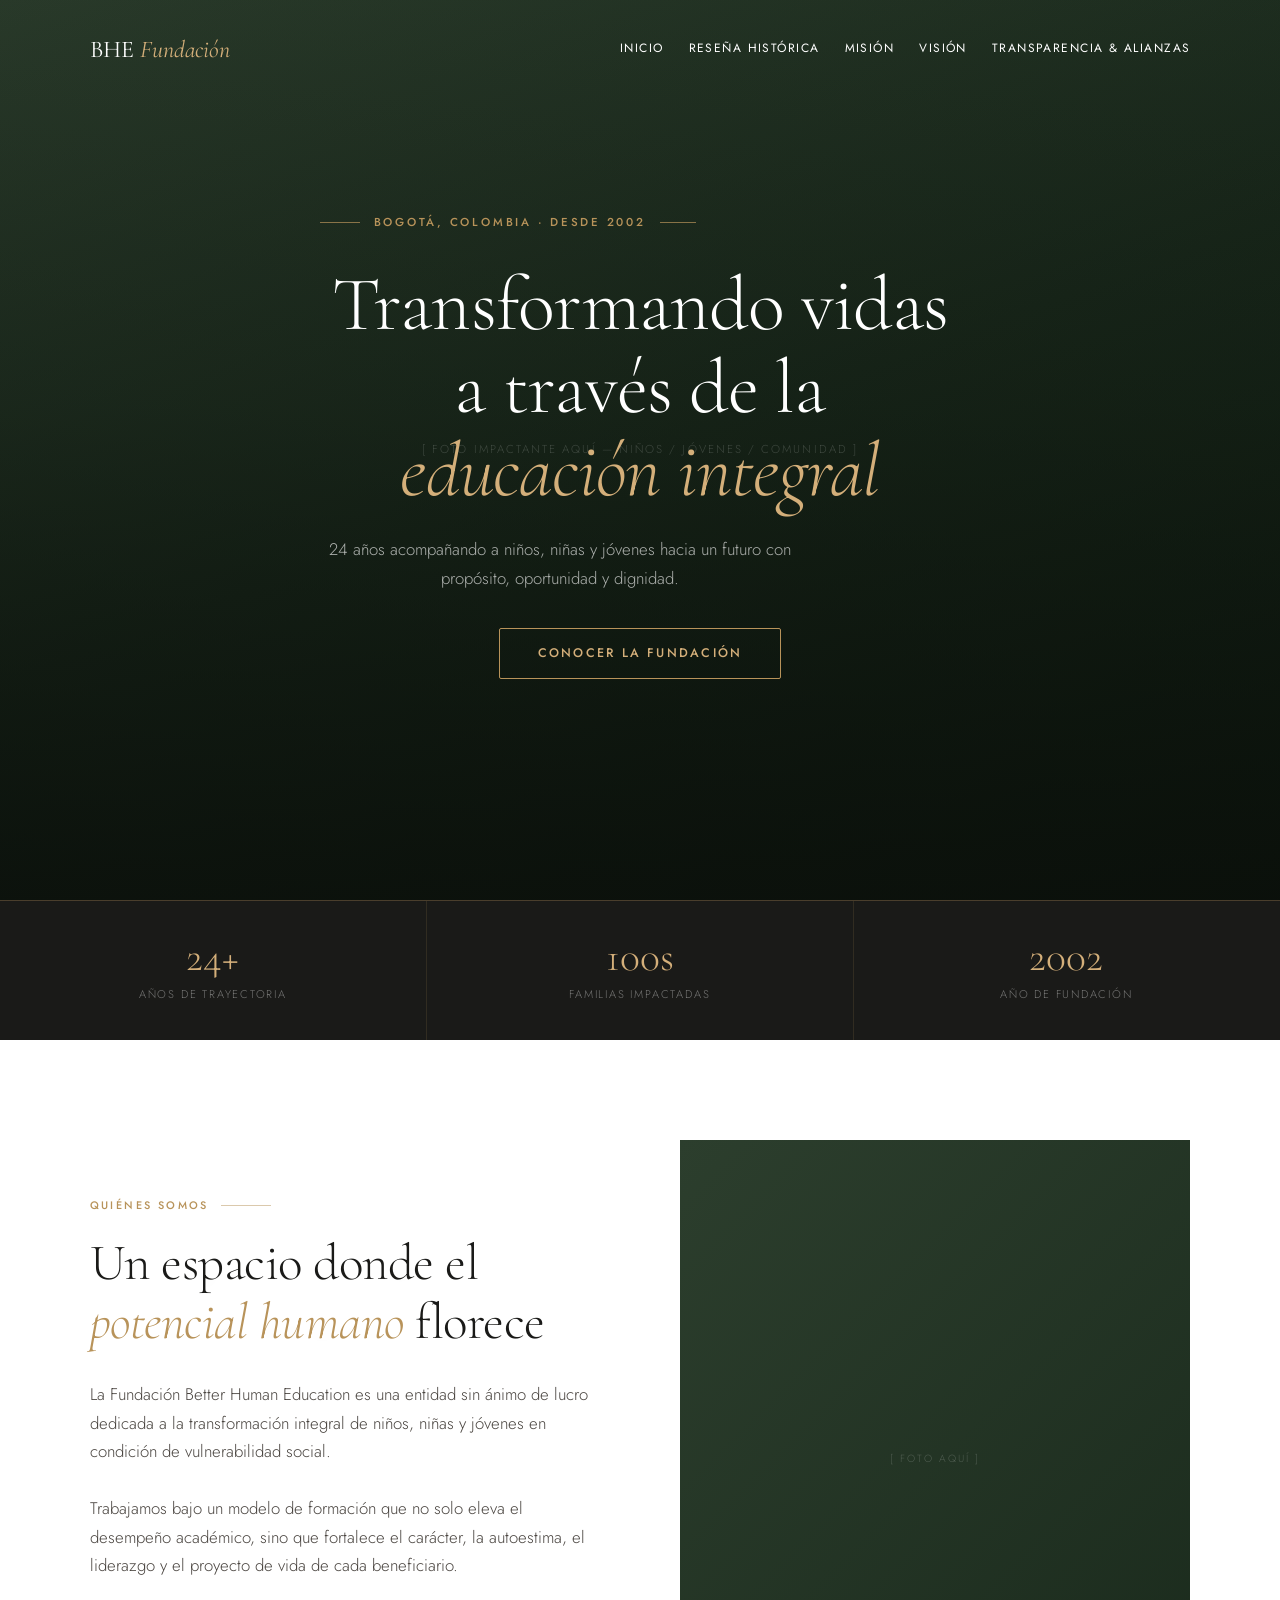
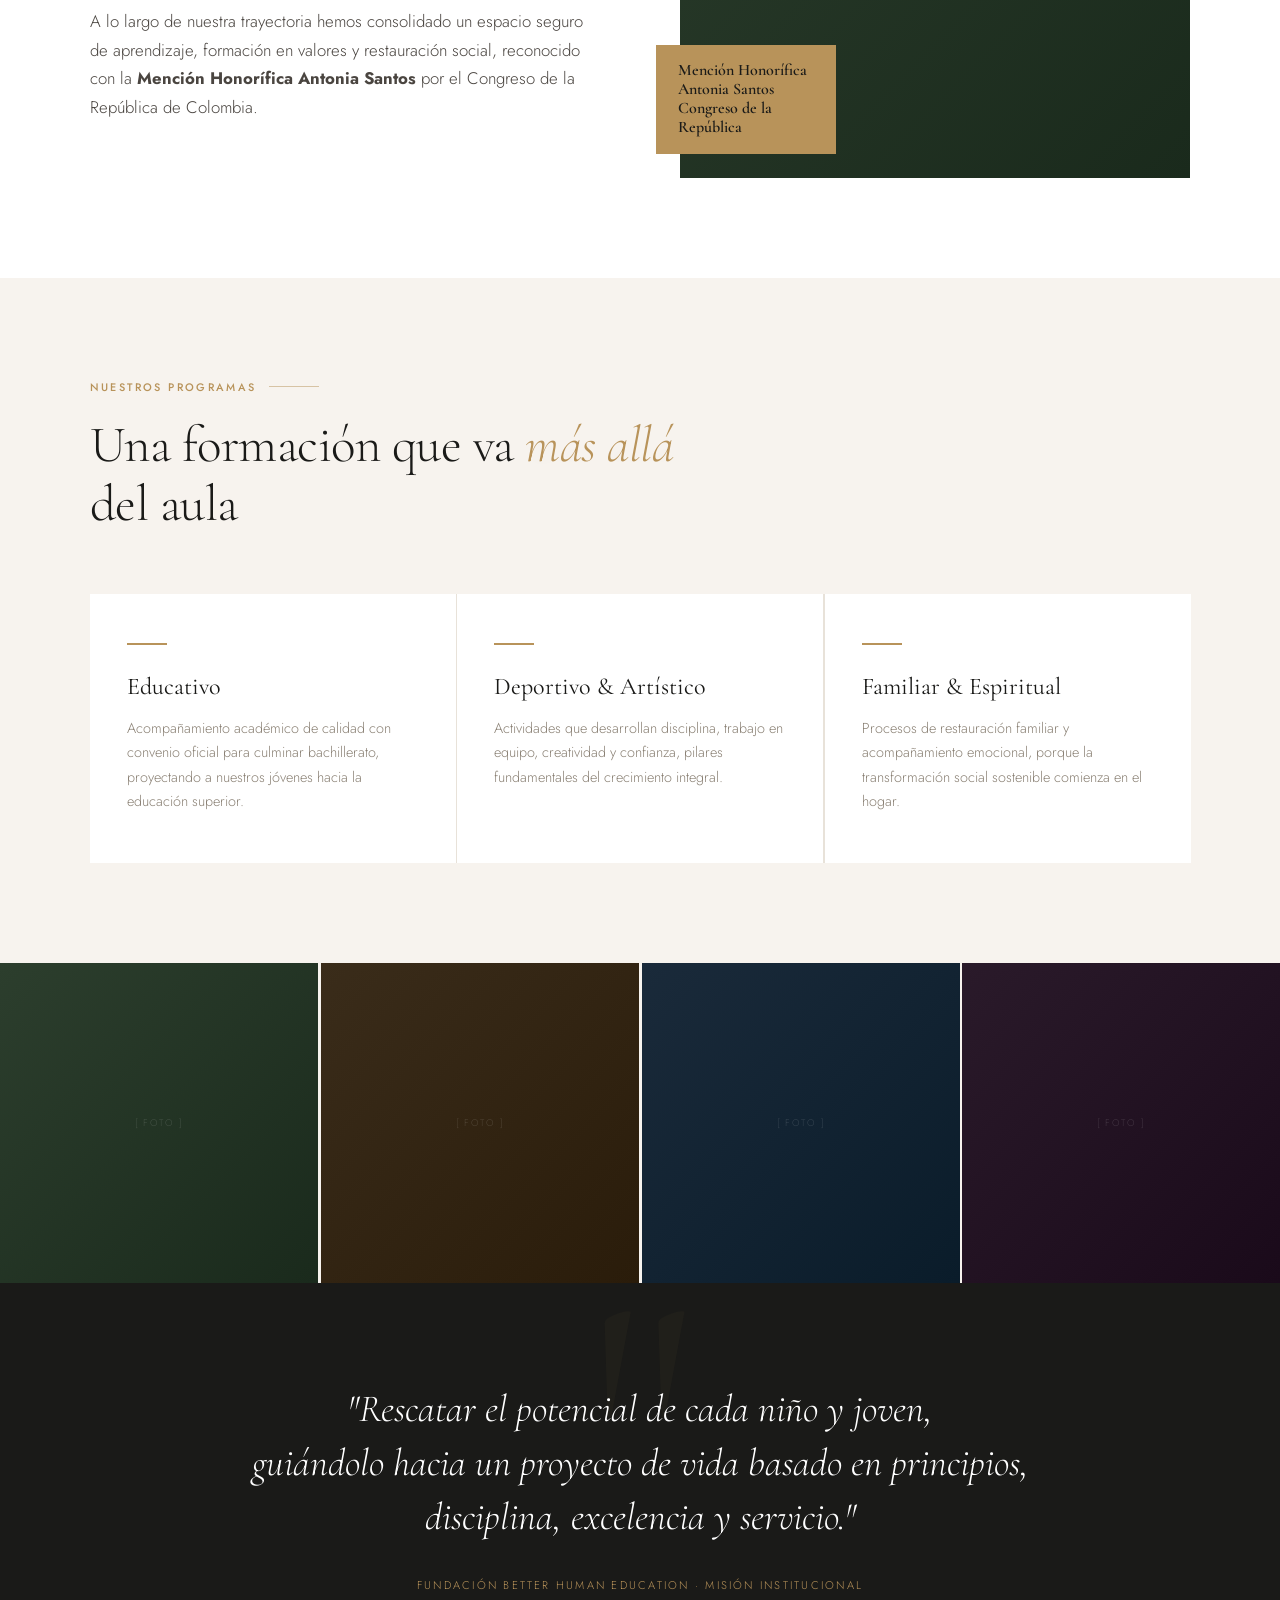
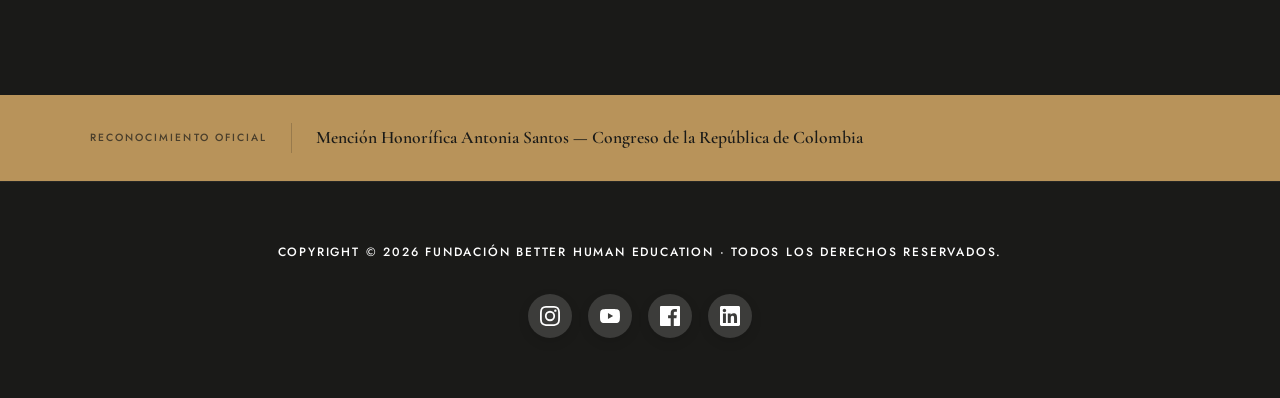
==== index.html @ 832a6b22 "Rename 01_inicio.html to index.html and update links for GitHub Pages" ====
<!DOCTYPE html>
<html lang="es">

<head>
  <meta charset="UTF-8">
  <meta name="viewport" content="width=device-width, initial-scale=1.0">
  <title>Better Human Education – Inicio</title>
  <link rel="preconnect" href="https://fonts.googleapis.com">
  <link
    href="https://fonts.googleapis.com/css2?family=Cormorant+Garamond:ital,wght@0,300;0,400;0,600;1,300;1,400&family=Jost:wght@300;400;500&display=swap"
    rel="stylesheet">
  <link rel="stylesheet" href="css/style.css">
</head>

<body>

  <!-- ══ HEADER ══ -->
  <header class="site-header">
    <a href="index.html" class="site-logo">BHE <em>Fundación</em></a>
    <nav class="site-nav">
      <a href="index.html">Inicio</a>
      <a href="02_resena_historica.html">Reseña Histórica</a>
      <a href="04_mision.html">Misión</a>
      <a href="05_vision.html">Visión</a>
      <a href="03_transparencia_alianzas.html">Transparencia & Alianzas</a>
    </nav>
  </header>

  <!-- ══ HERO ══ -->
  <section class="hero">
    <div class="hero-photo"></div>
    <div class="hero-content">
      <div class="hero-eyebrow">Bogotá, Colombia · Desde 2002</div>
      <h1 class="hero-title">
        Transformando vidas a través de la <em>educación integral</em>
      </h1>
      <p class="hero-subtitle">
        24 años acompañando a niños, niñas y jóvenes hacia un futuro con propósito, oportunidad y dignidad.
      </p>
      <a href="#sobre-nosotros" class="hero-cta">Conocer la fundación</a>
    </div>
  </section>

  <!-- ══ STATS BAR ══ -->
  <div class="stats-bar">
    <div class="stat">
      <span class="stat-number">24+</span>
      <span class="stat-label">Años de trayectoria</span>
    </div>
    <div class="stat">
      <span class="stat-number">100s</span>
      <span class="stat-label">Familias impactadas</span>
    </div>
    <div class="stat">
      <span class="stat-number">2002</span>
      <span class="stat-label">Año de fundación</span>
    </div>
  </div>

  <!-- ══ SOBRE NOSOTROS ══ -->
  <div id="sobre-nosotros" class="about-grid">
    <div class="about-text">
      <div class="section-label">Quiénes somos</div>
      <h2 class="section-title">
        Un espacio donde el <em>potencial humano</em> florece
      </h2>
      <p>
        La Fundación Better Human Education es una entidad sin ánimo de lucro dedicada a la transformación integral de
        niños, niñas y jóvenes en condición de vulnerabilidad social.
      </p>
      <p>
        Trabajamos bajo un modelo de formación que no solo eleva el desempeño académico, sino que fortalece el carácter,
        la autoestima, el liderazgo y el proyecto de vida de cada beneficiario.
      </p>
      <p>
        A lo largo de nuestra trayectoria hemos consolidado un espacio seguro de aprendizaje, formación en valores y
        restauración social, reconocido con la <strong>Mención Honorífica Antonia Santos</strong> por el Congreso de la
        República de Colombia.
      </p>
    </div>
    <div class="about-photo-block">
      <div class="photo-frame"></div>
      <div class="photo-accent"></div>
      <div class="photo-badge">
        Mención Honorífica<br>Antonia Santos<br>Congreso de la República
      </div>
    </div>
  </div>

  <!-- ══ PROGRAMAS ══ -->
  <section class="section programs">
    <div class="section-label">Nuestros programas</div>
    <h2 class="section-title">
      Una formación que va <em>más allá</em> del aula
    </h2>
    <div class="programs-grid">
      <div class="program-card">
        <div class="program-icon"></div>
        <div class="program-name">Educativo</div>
        <p class="program-desc">Acompañamiento académico de calidad con convenio oficial para culminar bachillerato,
          proyectando a nuestros jóvenes hacia la educación superior.</p>
      </div>
      <div class="program-card">
        <div class="program-icon"></div>
        <div class="program-name">Deportivo & Artístico</div>
        <p class="program-desc">Actividades que desarrollan disciplina, trabajo en equipo, creatividad y confianza,
          pilares fundamentales del crecimiento integral.</p>
      </div>
      <div class="program-card">
        <div class="program-icon"></div>
        <div class="program-name">Familiar & Espiritual</div>
        <p class="program-desc">Procesos de restauración familiar y acompañamiento emocional, porque la transformación
          social sostenible comienza en el hogar.</p>
      </div>
    </div>
  </section>

  <!-- ══ GALLERY STRIP ══ -->
  <div class="gallery-strip">
    <div class="gallery-cell"></div>
    <div class="gallery-cell"></div>
    <div class="gallery-cell"></div>
    <div class="gallery-cell"></div>
  </div>

  <!-- ══ QUOTE ══ -->
  <section class="quote-section">
    <p class="quote-text">
      "Rescatar el potencial de cada niño y joven,<br>guiándolo hacia un proyecto de vida basado en
      principios,<br>disciplina, excelencia y servicio."
    </p>
    <div class="quote-source">Fundación Better Human Education · Misión institucional</div>
  </section>

  <!-- ══ RECOGNITION ══ -->
  <div class="recognition-banner">
    <span class="recognition-label">Reconocimiento oficial</span>
    <div class="recognition-divider"></div>
    <span class="recognition-text">Mención Honorífica Antonia Santos — Congreso de la República de Colombia</span>
  </div>

  <!-- ══ FOOTER ══ -->
  <footer class="site-footer">
    <div class="footer-copy">
      COPYRIGHT © 2026 FUNDACIÓN BETTER HUMAN EDUCATION · TODOS LOS DERECHOS RESERVADOS.
    </div>
    <div class="footer-socials">
      <a href="https://www.instagram.com/betterhumaneducation/" target="_blank" class="social-icon"
        aria-label="Instagram">
        <svg viewBox="0 0 24 24">
          <path
            d="M12 2.163c3.204 0 3.584.012 4.85.07 3.252.148 4.771 1.691 4.919 4.919.058 1.265.069 1.645.069 4.849 0 3.205-.012 3.584-.069 4.849-.149 3.225-1.664 4.771-4.919 4.919-1.266.058-1.644.07-4.85.07-3.204 0-3.584-.012-4.849-.07-3.26-.149-4.771-1.699-4.919-4.92-.058-1.265-.07-1.644-.07-4.849 0-3.204.013-3.583.07-4.849.149-3.227 1.664-4.771 4.919-4.919 1.266-.057 1.645-.069 4.849-.069zM12 0C8.741 0 8.333.014 7.053.072 2.695.272.273 2.69.073 7.052.014 8.333 0 8.741 0 12c0 3.259.014 3.668.072 4.948.2 4.358 2.618 6.78 6.98 6.98C8.333 23.986 8.741 24 12 24c3.259 0 3.668-.014 4.948-.072 4.354-.2 6.782-2.618 6.979-6.98.059-1.28.073-1.689.073-4.948 0-3.259-.014-3.667-.072-4.947-.196-4.354-2.617-6.78-6.979-6.98C15.668.014 15.259 0 12 0zm0 5.838a6.162 6.162 0 100 12.324 6.162 6.162 0 000-12.324zM12 16a4 4 0 110-8 4 4 0 010 8zm6.406-11.845a1.44 1.44 0 100 2.881 1.44 1.44 0 000-2.881z" />
        </svg>
      </a>
      <a href="https://www.youtube.com/@Better_Human_Edu" target="_blank" class="social-icon" aria-label="YouTube">
        <svg viewBox="0 0 24 24">
          <path
            d="M23.498 6.186a3.016 3.016 0 0 0-2.122-2.136C19.505 3.545 12 3.545 12 3.545s-7.505 0-9.377.505A3.017 3.017 0 0 0 .501 6.186C0 8.07 0 12 0 12s0 3.93.501 5.814a3.016 3.016 0 0 0 2.122 2.136c1.871.505 9.377.505 9.377.505s7.505 0 9.377-.505a3.015 3.015 0 0 0 2.122-2.136C24 15.93 24 12 24 12s0-3.93-.502-5.814zM9.545 15.568V8.432L15.818 12l-6.273 3.568z" />
        </svg>
      </a>
      <a href="https://www.facebook.com/BetterHumanEducation" target="_blank" class="social-icon" aria-label="Facebook">
        <svg viewBox="0 0 24 24">
          <path
            d="M22.675 0h-21.35c-.732 0-1.325.593-1.325 1.325v21.351c0 .731.593 1.324 1.325 1.324h11.495v-9.294h-3.128v-3.622h3.128v-2.671c0-3.1 1.893-4.788 4.659-4.788 1.325 0 2.463.099 2.795.143v3.24l-1.918.001c-1.504 0-1.795.715-1.795 1.763v2.313h3.587l-.467 3.622h-3.12v9.293h6.116c.73 0 1.323-.593 1.323-1.325v-21.35c0-.732-.593-1.325-1.325-1.325z" />
        </svg>
      </a>
      <a href="https://www.linkedin.com/company/better-human-education/" target="_blank" class="social-icon"
        aria-label="LinkedIn">
        <svg viewBox="0 0 24 24">
          <path
            d="M20.447 20.452h-3.554v-5.569c0-1.328-.027-3.037-1.852-3.037-1.853 0-2.136 1.445-2.136 2.939v5.667H9.351V9h3.414v1.561h.046c.477-.9 1.637-1.85 3.37-1.85 3.601 0 4.267 2.37 4.267 5.455v6.286zM5.337 7.433c-1.144 0-2.063-.926-2.063-2.065 0-1.138.92-2.063 2.063-2.063 1.14 0 2.064.925 2.064 2.063 0 1.139-.925 2.065-2.064 2.065zm1.782 13.019H3.555V9h3.564v11.452zM22.225 0H1.771C.792 0 0 .774 0 1.729v20.542C0 23.227.792 24 1.771 24h20.451C23.2 24 24 23.227 24 22.271V1.729C24 .774 23.2 0 22.222 0h.003z" />
        </svg>
      </a>
    </div>
  </footer>

  <script src="js/main.js"></script>
</body>

</html>
---- css/style.css ----
/* ==========================================
   ESTILOS DE 01_inicio.html
   ========================================== */

*,
    *::before,
    *::after {
      box-sizing: border-box;
      margin: 0;
      padding: 0;
    }

    :root {
      --ink: #1a1a18;
      --gold: #b8935a;
      --gold-lt: #d4af7a;
      --cream: #f7f3ee;
      --stone: #e8e2d9;
      --muted: #8a8074;
      --white: #ffffff;
      --serif: 'Cormorant Garamond', Georgia, serif;
      --sans: 'Jost', sans-serif;
    }

    html {
      scroll-behavior: smooth;
    }

    body {
      background: var(--cream);
      color: var(--ink);
      font-family: var(--sans);
      font-weight: 300;
      line-height: 1.7;
      overflow-x: hidden;
    }

    /* ── HEADER ── */
    .site-header {
      position: absolute;
      top: 0;
      left: 0;
      width: 100%;
      padding: 30px 7vw;
      display: flex;
      justify-content: space-between;
      align-items: center;
      z-index: 100;
    }

    .site-logo {
      font-family: var(--serif);
      font-size: 1.5rem;
      color: var(--white);
      text-decoration: none;
      font-weight: 400;
    }

    .site-logo em {
      color: var(--gold-lt);
      font-style: italic;
    }

    .site-nav {
      display: flex;
      gap: 25px;
      align-items: center;
    }

    .site-nav a {
      color: var(--white);
      text-decoration: none;
      font-family: var(--sans);
      font-size: 0.75rem;
      font-weight: 400;
      letter-spacing: 0.12em;
      text-transform: uppercase;
      transition: color 0.3s;
    }

    .site-nav a:hover {
      color: var(--gold-lt);
    }

    @media (max-width: 900px) {
      .site-header {
        flex-direction: column;
        gap: 20px;
      }

      .site-nav {
        flex-wrap: wrap;
        justify-content: center;
      }
    }

    /* ── HERO ── */
    .hero {
      position: relative;
      height: 100vh;
      min-height: 620px;
      display: flex;
      align-items: flex-end;
      overflow: hidden;
    }

    .hero-photo {
      position: absolute;
      inset: 0;
      background: linear-gradient(160deg, #2c3e2d 0%, #1a2a1c 50%, #0d1a0e 100%);
      /* ↓ REEMPLAZA con tu foto: background-image: url('TU_FOTO.jpg'); background-size: cover; background-position: center; */
    }

    .hero-photo::after {
      content: '';
      position: absolute;
      inset: 0;
      background: linear-gradient(to top, rgba(10, 14, 10, 0.82) 0%, rgba(10, 14, 10, 0.3) 55%, rgba(10, 14, 10, 0.1) 100%);
    }

    /* Foto placeholder label */
    .hero-photo::before {
      content: '[ FOTO IMPACTANTE AQUÍ — niños / jóvenes / comunidad ]';
      position: absolute;
      top: 50%;
      left: 50%;
      transform: translate(-50%, -50%);
      color: rgba(255, 255, 255, 0.18);
      font-family: var(--sans);
      font-size: 0.72rem;
      letter-spacing: 0.18em;
      text-transform: uppercase;
      text-align: center;
      pointer-events: none;
      z-index: 1;
    }

    .hero-content {
      position: relative;
      z-index: 2;
      width: 100%;
      padding: 0 7vw 7vh;
    }

    .hero-eyebrow {
      display: inline-flex;
      align-items: center;
      gap: 14px;
      color: var(--gold-lt);
      font-family: var(--sans);
      font-size: 0.72rem;
      font-weight: 500;
      letter-spacing: 0.22em;
      text-transform: uppercase;
      margin-bottom: 20px;
      opacity: 0;
      animation: fadeUp 0.9s 0.2s ease forwards;
    }

    .hero-eyebrow::before {
      content: '';
      width: 40px;
      height: 1px;
      background: var(--gold);
    }

    .hero-title {
      font-family: var(--serif);
      font-size: clamp(2.8rem, 6vw, 5.5rem);
      font-weight: 300;
      color: var(--white);
      line-height: 1.08;
      letter-spacing: -0.01em;
      max-width: 760px;
      opacity: 0;
      animation: fadeUp 0.9s 0.4s ease forwards;
    }

    .hero-title em {
      font-style: italic;
      color: var(--gold-lt);
    }

    .hero-subtitle {
      margin-top: 22px;
      font-size: 1.05rem;
      color: rgba(255, 255, 255, 0.65);
      max-width: 480px;
      opacity: 0;
      animation: fadeUp 0.9s 0.6s ease forwards;
    }

    .hero-cta {
      margin-top: 36px;
      display: inline-block;
      padding: 14px 38px;
      border: 1px solid var(--gold);
      color: var(--gold-lt);
      font-family: var(--sans);
      font-size: 0.78rem;
      font-weight: 500;
      letter-spacing: 0.18em;
      text-transform: uppercase;
      text-decoration: none;
      transition: background 0.3s, color 0.3s;
      opacity: 0;
      animation: fadeUp 0.9s 0.8s ease forwards;
    }

    .hero-cta:hover {
      background: var(--gold);
      color: var(--ink);
    }

    /* ── STATS BAR ── */
    .stats-bar {
      background: var(--ink);
      display: grid;
      grid-template-columns: repeat(3, 1fr);
      border-top: 1px solid rgba(184, 147, 90, 0.3);
    }

    .stat {
      padding: 36px 40px;
      border-right: 1px solid rgba(184, 147, 90, 0.15);
      text-align: center;
      opacity: 0;
      animation: fadeUp 0.8s ease forwards;
    }

    .stat:nth-child(1) {
      animation-delay: 0.2s;
    }

    .stat:nth-child(2) {
      animation-delay: 0.35s;
    }

    .stat:nth-child(3) {
      animation-delay: 0.5s;
      border-right: none;
    }

    .stat-number {
      font-family: var(--serif);
      font-size: 2.6rem;
      font-weight: 300;
      color: var(--gold-lt);
      display: block;
      line-height: 1;
    }

    .stat-label {
      display: block;
      margin-top: 6px;
      font-size: 0.7rem;
      letter-spacing: 0.16em;
      text-transform: uppercase;
      color: rgba(255, 255, 255, 0.4);
    }

    /* ── SECTIONS ── */
    .section {
      padding: 100px 7vw;
    }

    .section-label {
      display: flex;
      align-items: center;
      gap: 12px;
      font-size: 0.68rem;
      font-weight: 500;
      letter-spacing: 0.22em;
      text-transform: uppercase;
      color: var(--gold);
      margin-bottom: 28px;
    }

    .section-label::after {
      content: '';
      flex: 1;
      max-width: 60px;
      height: 1px;
      background: var(--gold);
      opacity: 0.5;
    }

    .section-title {
      font-family: var(--serif);
      font-size: clamp(2rem, 4vw, 3.2rem);
      font-weight: 300;
      line-height: 1.15;
      letter-spacing: -0.01em;
      color: var(--ink);
      max-width: 620px;
    }

    .section-title em {
      font-style: italic;
      color: var(--gold);
    }

    /* ── ABOUT SPLIT ── */
    .about-grid {
      display: grid;
      grid-template-columns: 1fr 1fr;
      gap: 80px;
      align-items: center;
      padding: 100px 7vw;
      background: var(--white);
    }

    .about-text p {
      margin-top: 28px;
      font-size: 1.05rem;
      color: #4a4540;
      max-width: 520px;
    }

    .about-photo-block {
      position: relative;
    }

    .photo-frame {
      width: 100%;
      aspect-ratio: 4/5;
      background: linear-gradient(135deg, #2c3e2d 0%, #1a2a1c 100%);
      /* ↓ REEMPLAZA: background-image: url('foto2.jpg'); background-size: cover; */
      position: relative;
      overflow: hidden;
    }

    .photo-frame::before {
      content: '[ FOTO AQUÍ ]';
      position: absolute;
      top: 50%;
      left: 50%;
      transform: translate(-50%, -50%);
      color: rgba(255, 255, 255, 0.2);
      font-size: 0.65rem;
      letter-spacing: 0.2em;
      text-transform: uppercase;
    }

    .photo-accent {
      position: absolute;
      bottom: -20px;
      right: -20px;
      width: 120px;
      height: 120px;
      border: 1px solid var(--gold);
      opacity: 0.4;
      z-index: -1;
    }

    .photo-badge {
      position: absolute;
      bottom: 24px;
      left: -24px;
      background: var(--gold);
      color: var(--ink);
      padding: 16px 22px;
      font-family: var(--serif);
      font-size: 1rem;
      font-weight: 600;
      line-height: 1.2;
      max-width: 180px;
    }

    /* ── PROGRAMS ── */
    .programs {
      background: var(--cream);
    }

    .programs-grid {
      display: grid;
      grid-template-columns: repeat(3, 1fr);
      gap: 2px;
      margin-top: 60px;
      background: var(--stone);
    }

    .program-card {
      background: var(--white);
      padding: 48px 36px;
      transition: transform 0.3s;
    }

    .program-card:hover {
      transform: translateY(-4px);
    }

    .program-icon {
      width: 40px;
      height: 2px;
      background: var(--gold);
      margin-bottom: 28px;
    }

    .program-name {
      font-family: var(--serif);
      font-size: 1.5rem;
      font-weight: 400;
      color: var(--ink);
      margin-bottom: 14px;
      line-height: 1.2;
    }

    .program-desc {
      font-size: 0.9rem;
      color: var(--muted);
      line-height: 1.7;
    }

    /* ── QUOTE ── */
    .quote-section {
      background: var(--ink);
      padding: 100px 12vw;
      text-align: center;
      position: relative;
      overflow: hidden;
    }

    .quote-section::before {
      content: '"';
      position: absolute;
      top: -40px;
      left: 50%;
      transform: translateX(-50%);
      font-family: var(--serif);
      font-size: 24rem;
      color: rgba(184, 147, 90, 0.04);
      line-height: 1;
      pointer-events: none;
    }

    .quote-text {
      font-family: var(--serif);
      font-size: clamp(1.5rem, 3vw, 2.5rem);
      font-weight: 300;
      font-style: italic;
      color: var(--white);
      line-height: 1.4;
      position: relative;
      z-index: 1;
    }

    .quote-source {
      margin-top: 32px;
      font-size: 0.7rem;
      letter-spacing: 0.2em;
      text-transform: uppercase;
      color: var(--gold);
      position: relative;
      z-index: 1;
    }

    /* ── RECOGNITION ── */
    .recognition-banner {
      background: var(--gold);
      padding: 28px 7vw;
      display: flex;
      align-items: center;
      gap: 24px;
    }

    .recognition-label {
      font-size: 0.65rem;
      font-weight: 500;
      letter-spacing: 0.2em;
      text-transform: uppercase;
      color: var(--ink);
      white-space: nowrap;
      opacity: 0.7;
    }

    .recognition-text {
      font-family: var(--serif);
      font-size: 1.1rem;
      font-weight: 600;
      color: var(--ink);
    }

    .recognition-divider {
      width: 1px;
      height: 30px;
      background: rgba(26, 26, 24, 0.2);
    }

    /* ── PHOTO GALLERY STRIP ── */
    .gallery-strip {
      display: grid;
      grid-template-columns: repeat(4, 1fr);
      height: 320px;
      gap: 3px;
    }

    .gallery-cell {
      background: linear-gradient(135deg, #2c3e2d, #1a2a1c);
      position: relative;
      overflow: hidden;
      cursor: pointer;
      transition: opacity 0.3s;
    }

    .gallery-cell:hover {
      opacity: 0.85;
    }

    .gallery-cell::before {
      content: '[ FOTO ]';
      position: absolute;
      top: 50%;
      left: 50%;
      transform: translate(-50%, -50%);
      color: rgba(255, 255, 255, 0.15);
      font-size: 0.6rem;
      letter-spacing: 0.15em;
      text-transform: uppercase;
    }

    .gallery-cell:nth-child(2) {
      background: linear-gradient(135deg, #3a2c1a, #2a1c0a);
    }

    .gallery-cell:nth-child(3) {
      background: linear-gradient(135deg, #1a2a3a, #0a1c2a);
    }

    .gallery-cell:nth-child(4) {
      background: linear-gradient(135deg, #2a1a2a, #1a0a1a);
    }

    /* ── FOOTER ── */
    .site-footer {
      background: var(--ink);
      padding: 60px 7vw;
      text-align: center;
      display: flex;
      flex-direction: column;
      align-items: center;
      gap: 32px;
      border-top: 1px solid rgba(255, 255, 255, 0.05);
    }

    .footer-copy {
      font-size: 0.75rem;
      font-weight: 500;
      letter-spacing: 0.15em;
      text-transform: uppercase;
      color: var(--white);
    }

    .footer-socials {
      display: flex;
      gap: 16px;
    }

    .social-icon {
      width: 44px;
      height: 44px;
      border-radius: 50%;
      background: rgba(255, 255, 255, 0.15);
      display: flex;
      align-items: center;
      justify-content: center;
      color: var(--white);
      text-decoration: none;
      transition: background 0.3s, transform 0.3s, color 0.3s;
    }

    .social-icon:hover {
      background: var(--gold);
      color: var(--ink);
      transform: translateY(-4px);
    }

    .social-icon svg {
      width: 20px;
      height: 20px;
      fill: currentColor;
    }

    /* ── ANIMATIONS ── */
    @keyframes fadeUp {
      from {
        opacity: 0;
        transform: translateY(24px);
      }

      to {
        opacity: 1;
        transform: translateY(0);
      }
    }

    /* ── RESPONSIVE ── */
    @media (max-width: 768px) {
      .about-grid {
        grid-template-columns: 1fr;
        gap: 40px;
      }

      .programs-grid {
        grid-template-columns: 1fr;
      }

      .stats-bar {
        grid-template-columns: 1fr;
      }

      .stat {
        border-right: none;
        border-bottom: 1px solid rgba(184, 147, 90, 0.15);
      }

      .gallery-strip {
        grid-template-columns: repeat(2, 1fr);
        height: 240px;
      }

      .recognition-banner {
        flex-direction: column;
        align-items: flex-start;
      }

      .recognition-divider {
        display: none;
      }
    }
/* ==========================================
   ESTILOS DE 02_resena_historica.html
   ========================================== */

*, *::before, *::after { box-sizing: border-box; margin: 0; padding: 0; }

  :root {
    --ink:     #1a1a18;
    --gold:    #b8935a;
    --gold-lt: #d4af7a;
    --cream:   #f7f3ee;
    --stone:   #e8e2d9;
    --muted:   #8a8074;
    --white:   #ffffff;
    --serif:   'Cormorant Garamond', Georgia, serif;
    --sans:    'Jost', sans-serif;
  }

  html { scroll-behavior: smooth; }

  body {
    background: var(--cream);
    color: var(--ink);
    font-family: var(--sans);
    font-weight: 300;
    line-height: 1.7;
    overflow-x: hidden;
  }

  /* ── HEADER ── */
  .site-header {
    position: absolute;
    top: 0;
    left: 0;
    width: 100%;
    padding: 30px 7vw;
    display: flex;
    justify-content: space-between;
    align-items: center;
    z-index: 100;
  }

  .site-logo {
    font-family: var(--serif);
    font-size: 1.5rem;
    color: var(--white);
    text-decoration: none;
    font-weight: 400;
  }

  .site-logo em {
    color: var(--gold-lt);
    font-style: italic;
  }

  .site-nav {
    display: flex;
    gap: 25px;
    align-items: center;
  }

  .site-nav a {
    color: var(--white);
    text-decoration: none;
    font-family: var(--sans);
    font-size: 0.75rem;
    font-weight: 400;
    letter-spacing: 0.12em;
    text-transform: uppercase;
    transition: color 0.3s;
  }

  .site-nav a:hover {
    color: var(--gold-lt);
  }

  @media (max-width: 900px) {
    .site-header {
      flex-direction: column;
      gap: 20px;
    }
    .site-nav {
      flex-wrap: wrap;
      justify-content: center;
    }
  }

  /* ── PAGE HERO ── */
  .page-hero {
    position: relative;
    height: 70vh;
    min-height: 480px;
    display: flex;
    align-items: center;
    overflow: hidden;
  }

  .page-hero-bg {
    position: absolute;
    inset: 0;
    background: linear-gradient(120deg, #1a2c1e 0%, #0d1a0e 60%, #1a1a18 100%);
    /* ↓ REEMPLAZA: background-image: url('historia.jpg'); background-size: cover; background-position: center; */
  }

  .page-hero-bg::after {
    content: '';
    position: absolute;
    inset: 0;
    background: linear-gradient(to right, rgba(10,14,10,0.85) 40%, rgba(10,14,10,0.3) 100%);
  }

  .page-hero-bg::before {
    content: '[ FOTO HISTÓRICA / ARCHIVO FUNDACIÓN ]';
    position: absolute;
    top: 50%;
    right: 10%;
    transform: translateY(-50%);
    color: rgba(255,255,255,0.1);
    font-family: var(--sans);
    font-size: 0.65rem;
    letter-spacing: 0.15em;
    text-transform: uppercase;
    z-index: 1;
  }

  .page-hero-content {
    position: relative;
    z-index: 2;
    padding: 0 7vw;
  }

  .page-eyebrow {
    display: flex;
    align-items: center;
    gap: 14px;
    color: var(--gold);
    font-size: 0.7rem;
    font-weight: 500;
    letter-spacing: 0.22em;
    text-transform: uppercase;
    margin-bottom: 20px;
    opacity: 0;
    animation: fadeIn 0.8s 0.2s ease forwards;
  }

  .page-eyebrow::before {
    content: '';
    width: 40px;
    height: 1px;
    background: var(--gold);
  }

  .page-title {
    font-family: var(--serif);
    font-size: clamp(2.4rem, 5.5vw, 4.5rem);
    font-weight: 300;
    color: var(--white);
    line-height: 1.1;
    max-width: 600px;
    opacity: 0;
    animation: fadeIn 0.8s 0.4s ease forwards;
  }

  .page-title em { font-style: italic; color: var(--gold-lt); }

  .page-subtitle {
    margin-top: 20px;
    font-size: 1rem;
    color: rgba(255,255,255,0.55);
    max-width: 420px;
    opacity: 0;
    animation: fadeIn 0.8s 0.6s ease forwards;
  }

  /* ── INTRO TEXT ── */
  .intro-section {
    padding: 80px 7vw;
    background: var(--white);
    display: grid;
    grid-template-columns: 1fr 2fr;
    gap: 80px;
    align-items: start;
  }

  .intro-left {
    position: sticky;
    top: 40px;
  }

  .section-label {
    display: flex;
    align-items: center;
    gap: 12px;
    font-size: 0.68rem;
    font-weight: 500;
    letter-spacing: 0.22em;
    text-transform: uppercase;
    color: var(--gold);
    margin-bottom: 20px;
  }

  .section-label::after {
    content: '';
    flex: 1;
    max-width: 40px;
    height: 1px;
    background: var(--gold);
    opacity: 0.5;
  }

  .section-title-sm {
    font-family: var(--serif);
    font-size: 2.2rem;
    font-weight: 300;
    line-height: 1.2;
    color: var(--ink);
  }

  .section-title-sm em { font-style: italic; color: var(--gold); }

  .intro-body p {
    font-size: 1.05rem;
    color: #4a4540;
    line-height: 1.8;
    margin-bottom: 20px;
  }

  .intro-body p strong { color: var(--ink); font-weight: 500; }

  /* ── TIMELINE ── */
  .timeline-section {
    padding: 100px 7vw;
    background: var(--cream);
  }

  .timeline-header {
    text-align: center;
    margin-bottom: 80px;
  }

  .timeline-header .section-label {
    justify-content: center;
  }

  .timeline-header .section-label::after { display: none; }

  .timeline-title {
    font-family: var(--serif);
    font-size: clamp(2rem, 4vw, 3.2rem);
    font-weight: 300;
    color: var(--ink);
    margin-top: 12px;
  }

  .timeline-title em { font-style: italic; color: var(--gold); }

  .timeline {
    position: relative;
    max-width: 860px;
    margin: 0 auto;
  }

  /* Vertical line */
  .timeline::before {
    content: '';
    position: absolute;
    left: 50%;
    top: 0;
    bottom: 0;
    width: 1px;
    background: var(--stone);
    transform: translateX(-50%);
  }

  .timeline-item {
    display: grid;
    grid-template-columns: 1fr 60px 1fr;
    gap: 0;
    margin-bottom: 60px;
    opacity: 0;
    transform: translateY(20px);
    transition: opacity 0.6s, transform 0.6s;
  }

  .timeline-item.visible { opacity: 1; transform: translateY(0); }

  .timeline-item:nth-child(odd) .tl-content { grid-column: 1; text-align: right; padding-right: 40px; }
  .timeline-item:nth-child(odd) .tl-empty   { grid-column: 3; }
  .timeline-item:nth-child(even) .tl-content { grid-column: 3; text-align: left; padding-left: 40px; order: 3; }
  .timeline-item:nth-child(even) .tl-empty   { grid-column: 1; order: 1; }

  .tl-dot {
    grid-column: 2;
    display: flex;
    flex-direction: column;
    align-items: center;
    justify-content: flex-start;
    padding-top: 6px;
    order: 2;
  }

  .tl-dot-inner {
    width: 14px;
    height: 14px;
    border-radius: 50%;
    background: var(--gold);
    border: 3px solid var(--cream);
    outline: 1px solid var(--gold);
    flex-shrink: 0;
  }

  .tl-year {
    font-family: var(--serif);
    font-size: 2rem;
    font-weight: 300;
    color: var(--gold);
    line-height: 1;
    margin-top: 0;
    display: block;
  }

  .tl-title {
    font-family: var(--serif);
    font-size: 1.25rem;
    font-weight: 400;
    color: var(--ink);
    margin: 8px 0 10px;
    line-height: 1.25;
  }

  .tl-text {
    font-size: 0.88rem;
    color: var(--muted);
    line-height: 1.7;
  }

  .tl-content { padding-top: 0; }

  /* ── PHOTO ROW ── */
  .photo-row {
    display: grid;
    grid-template-columns: 1.5fr 1fr 1fr;
    height: 400px;
    gap: 3px;
    margin: 0;
  }

  .photo-row-cell {
    position: relative;
    overflow: hidden;
    background: linear-gradient(135deg, #2c3e2d, #1a2a1c);
  }

  .photo-row-cell:nth-child(2) { background: linear-gradient(135deg, #3a2c1a, #2a1c0a); }
  .photo-row-cell:nth-child(3) { background: linear-gradient(135deg, #1a2c3a, #0a1c2a); }

  .photo-row-cell::before {
    content: '[ FOTO AQUÍ ]';
    position: absolute;
    top: 50%;
    left: 50%;
    transform: translate(-50%, -50%);
    color: rgba(255,255,255,0.12);
    font-size: 0.6rem;
    letter-spacing: 0.15em;
    text-transform: uppercase;
  }

  /* ── MILESTONE CALLOUT ── */
  .milestone {
    background: var(--ink);
    padding: 80px 7vw;
    display: grid;
    grid-template-columns: 1fr 1fr;
    gap: 60px;
    align-items: center;
  }

  .milestone-text {
    font-family: var(--serif);
    font-size: clamp(1.6rem, 3vw, 2.4rem);
    font-weight: 300;
    font-style: italic;
    color: var(--white);
    line-height: 1.35;
  }

  .milestone-text strong {
    font-style: normal;
    font-weight: 600;
    color: var(--gold-lt);
  }

  .milestone-stats {
    display: grid;
    grid-template-columns: 1fr 1fr;
    gap: 1px;
    background: rgba(184,147,90,0.2);
  }

  .ms-box {
    background: rgba(255,255,255,0.04);
    padding: 32px 28px;
    text-align: center;
  }

  .ms-number {
    font-family: var(--serif);
    font-size: 2.8rem;
    font-weight: 300;
    color: var(--gold-lt);
    display: block;
    line-height: 1;
  }

  .ms-label {
    display: block;
    margin-top: 8px;
    font-size: 0.68rem;
    letter-spacing: 0.15em;
    text-transform: uppercase;
    color: rgba(255,255,255,0.38);
  }

  /* ── FOOTER ── */
  .site-footer {
    background: var(--ink);
    padding: 60px 7vw;
    text-align: center;
    display: flex;
    flex-direction: column;
    align-items: center;
    gap: 32px;
    border-top: 1px solid rgba(255,255,255,0.05);
  }

  .footer-copy {
    font-size: 0.75rem;
    font-weight: 500;
    letter-spacing: 0.15em;
    text-transform: uppercase;
    color: var(--white);
  }

  .footer-socials {
    display: flex;
    gap: 16px;
  }

  .social-icon {
    width: 44px;
    height: 44px;
    border-radius: 50%;
    background: rgba(255, 255, 255, 0.15);
    display: flex;
    align-items: center;
    justify-content: center;
    color: var(--white);
    text-decoration: none;
    transition: background 0.3s, transform 0.3s, color 0.3s;
  }

  .social-icon:hover {
    background: var(--gold);
    color: var(--ink);
    transform: translateY(-4px);
  }

  .social-icon svg {
    width: 20px;
    height: 20px;
    fill: currentColor;
  }

  /* ── ANIMATIONS ── */
  @keyframes fadeIn {
    from { opacity: 0; transform: translateY(16px); }
    to   { opacity: 1; transform: translateY(0); }
  }

  /* ── RESPONSIVE ── */
  @media (max-width: 768px) {
    .intro-section { grid-template-columns: 1fr; gap: 32px; }
    .intro-left { position: static; }
    .timeline::before { left: 20px; }
    .timeline-item { grid-template-columns: 40px 1fr; }
    .timeline-item:nth-child(odd) .tl-content,
    .timeline-item:nth-child(even) .tl-content { grid-column: 2; text-align: left; padding: 0 0 0 20px; order: 2; }
    .timeline-item:nth-child(odd) .tl-empty,
    .timeline-item:nth-child(even) .tl-empty   { display: none; }
    .tl-dot { grid-column: 1; }
    .photo-row { grid-template-columns: 1fr; height: auto; }
    .photo-row-cell { height: 200px; }
    .milestone { grid-template-columns: 1fr; }
    .milestone-stats { grid-template-columns: 1fr 1fr; }
  }
/* ==========================================
   ESTILOS DE 03_transparencia_alianzas.html
   ========================================== */

*, *::before, *::after { box-sizing: border-box; margin: 0; padding: 0; }

  :root {
    --ink:     #1a1a18;
    --gold:    #b8935a;
    --gold-lt: #d4af7a;
    --cream:   #f7f3ee;
    --stone:   #e8e2d9;
    --muted:   #8a8074;
    --white:   #ffffff;
    --serif:   'Cormorant Garamond', Georgia, serif;
    --sans:    'Jost', sans-serif;
  }

  html { scroll-behavior: smooth; }

  body {
    background: var(--cream);
    color: var(--ink);
    font-family: var(--sans);
    font-weight: 300;
    line-height: 1.7;
    overflow-x: hidden;
  }

  /* ── HEADER ── */
  .site-header {
    position: absolute;
    top: 0;
    left: 0;
    width: 100%;
    padding: 30px 7vw;
    display: flex;
    justify-content: space-between;
    align-items: center;
    z-index: 100;
  }

  .site-logo {
    font-family: var(--serif);
    font-size: 1.5rem;
    color: var(--white);
    text-decoration: none;
    font-weight: 400;
  }

  .site-logo em {
    color: var(--gold-lt);
    font-style: italic;
  }

  .site-nav {
    display: flex;
    gap: 25px;
    align-items: center;
  }

  .site-nav a {
    color: var(--white);
    text-decoration: none;
    font-family: var(--sans);
    font-size: 0.75rem;
    font-weight: 400;
    letter-spacing: 0.12em;
    text-transform: uppercase;
    transition: color 0.3s;
  }

  .site-nav a:hover {
    color: var(--gold-lt);
  }

  @media (max-width: 900px) {
    .site-header {
      flex-direction: column;
      gap: 20px;
    }
    .site-nav {
      flex-wrap: wrap;
      justify-content: center;
    }
  }

  /* ── PAGE HERO (horizontal split) ── */
  .page-hero {
    display: grid;
    grid-template-columns: 1fr 1fr;
    min-height: 65vh;
  }

  .hero-left {
    background: var(--ink);
    padding: 80px 7vw 80px 7vw;
    display: flex;
    flex-direction: column;
    justify-content: center;
  }

  .hero-right {
    background: linear-gradient(135deg, #2c3e2d 0%, #1a2a1c 100%);
    position: relative;
    overflow: hidden;
    /* ↓ REEMPLAZA: background-image: url('foto_alianzas.jpg'); background-size: cover; background-position: center; */
  }

  .hero-right::before {
    content: '[ FOTO IMPACTANTE AQUÍ\A — Equipo / Convenios / Sede ]';
    white-space: pre;
    position: absolute;
    top: 50%;
    left: 50%;
    transform: translate(-50%, -50%);
    color: rgba(255,255,255,0.12);
    font-size: 0.65rem;
    letter-spacing: 0.15em;
    text-transform: uppercase;
    text-align: center;
  }

  .hero-right::after {
    content: '';
    position: absolute;
    inset: 0;
    background: linear-gradient(to right, rgba(26,26,24,0.5) 0%, transparent 60%);
  }

  .page-eyebrow {
    display: flex;
    align-items: center;
    gap: 14px;
    color: var(--gold);
    font-size: 0.7rem;
    font-weight: 500;
    letter-spacing: 0.22em;
    text-transform: uppercase;
    margin-bottom: 24px;
    opacity: 0;
    animation: fadeIn 0.8s 0.2s ease forwards;
  }

  .page-eyebrow::before {
    content: '';
    width: 40px;
    height: 1px;
    background: var(--gold);
  }

  .page-title {
    font-family: var(--serif);
    font-size: clamp(2.2rem, 4.5vw, 3.8rem);
    font-weight: 300;
    color: var(--white);
    line-height: 1.1;
    opacity: 0;
    animation: fadeIn 0.8s 0.4s ease forwards;
  }

  .page-title em { font-style: italic; color: var(--gold-lt); }

  .page-subtitle {
    margin-top: 22px;
    font-size: 0.98rem;
    color: rgba(255,255,255,0.5);
    max-width: 400px;
    line-height: 1.7;
    opacity: 0;
    animation: fadeIn 0.8s 0.6s ease forwards;
  }

  /* ── PILLARS BAND ── */
  .pillars-band {
    background: var(--gold);
    display: grid;
    grid-template-columns: repeat(3, 1fr);
    gap: 1px;
    background-color: rgba(26,26,24,0.15);
  }

  .pillar {
    background: var(--gold);
    padding: 36px 40px;
    text-align: center;
  }

  .pillar-num {
    font-family: var(--serif);
    font-size: 1.8rem;
    font-weight: 300;
    color: var(--ink);
    line-height: 1;
    display: block;
    opacity: 0.4;
  }

  .pillar-name {
    display: block;
    margin-top: 8px;
    font-size: 0.78rem;
    font-weight: 500;
    letter-spacing: 0.14em;
    text-transform: uppercase;
    color: var(--ink);
  }

  /* ── SECTIONS ── */
  .section-label {
    display: flex;
    align-items: center;
    gap: 12px;
    font-size: 0.68rem;
    font-weight: 500;
    letter-spacing: 0.22em;
    text-transform: uppercase;
    color: var(--gold);
    margin-bottom: 20px;
  }

  .section-label::after {
    content: '';
    flex: 1;
    max-width: 50px;
    height: 1px;
    background: var(--gold);
    opacity: 0.5;
  }

  /* ── LEGAL FRAMEWORK ── */
  .legal-section {
    background: var(--white);
    padding: 100px 7vw;
    display: grid;
    grid-template-columns: 1fr 1fr;
    gap: 80px;
    align-items: start;
  }

  .legal-title {
    font-family: var(--serif);
    font-size: clamp(1.8rem, 3vw, 2.8rem);
    font-weight: 300;
    line-height: 1.2;
    color: var(--ink);
  }

  .legal-title em { font-style: italic; color: var(--gold); }

  .legal-body p {
    font-size: 1rem;
    color: #4a4540;
    line-height: 1.8;
    margin-bottom: 18px;
  }

  .legal-body p strong { color: var(--ink); font-weight: 500; }

  /* ── DONATION CTA ── */
  .donation-section {
    background: linear-gradient(135deg, #1a2c1e 0%, #0d1a0e 100%);
    padding: 80px 7vw;
    display: grid;
    grid-template-columns: 1fr auto;
    gap: 60px;
    align-items: center;
  }

  .donation-text {
    font-family: var(--serif);
    font-size: clamp(1.5rem, 2.5vw, 2.2rem);
    font-weight: 300;
    font-style: italic;
    color: var(--white);
    line-height: 1.35;
  }

  .donation-text strong {
    font-style: normal;
    font-weight: 600;
    color: var(--gold-lt);
  }

  .donation-info {
    background: rgba(255,255,255,0.06);
    border: 1px solid rgba(184,147,90,0.3);
    padding: 32px 36px;
    min-width: 260px;
  }

  .donation-info-label {
    font-size: 0.65rem;
    letter-spacing: 0.2em;
    text-transform: uppercase;
    color: var(--gold);
    margin-bottom: 10px;
  }

  .donation-info-text {
    font-size: 0.9rem;
    color: rgba(255,255,255,0.65);
    line-height: 1.6;
  }

  .donation-info-text strong { color: var(--white); font-weight: 500; }

  /* ── ALLIANCES ── */
  .alliances-section {
    background: var(--cream);
    padding: 100px 7vw;
  }

  .alliances-header {
    display: grid;
    grid-template-columns: 1fr 1fr;
    gap: 60px;
    align-items: end;
    margin-bottom: 64px;
  }

  .alliances-title {
    font-family: var(--serif);
    font-size: clamp(1.8rem, 3vw, 2.8rem);
    font-weight: 300;
    line-height: 1.2;
    color: var(--ink);
  }

  .alliances-title em { font-style: italic; color: var(--gold); }

  .alliances-intro {
    font-size: 0.95rem;
    color: var(--muted);
    line-height: 1.7;
  }

  .alliances-grid {
    display: grid;
    grid-template-columns: repeat(3, 1fr);
    gap: 2px;
    background: var(--stone);
  }

  .alliance-card {
    background: var(--white);
    padding: 44px 36px;
    position: relative;
    transition: transform 0.3s;
  }

  .alliance-card:hover { transform: translateY(-3px); }

  .alliance-card::before {
    content: '';
    position: absolute;
    top: 0;
    left: 36px;
    width: 32px;
    height: 2px;
    background: var(--gold);
  }

  .alliance-type {
    font-size: 0.65rem;
    font-weight: 500;
    letter-spacing: 0.18em;
    text-transform: uppercase;
    color: var(--gold);
    display: block;
    margin-top: 18px;
    margin-bottom: 10px;
  }

  .alliance-name {
    font-family: var(--serif);
    font-size: 1.35rem;
    font-weight: 400;
    color: var(--ink);
    margin-bottom: 12px;
    line-height: 1.2;
  }

  .alliance-desc {
    font-size: 0.85rem;
    color: var(--muted);
    line-height: 1.65;
  }

  /* ── SPONSORSHIP / APADRINAMIENTO ── */
  .sponsorship-section {
    background: var(--ink);
    padding: 100px 7vw;
    display: grid;
    grid-template-columns: 1fr 1fr;
    gap: 80px;
    align-items: center;
  }

  .sp-label {
    font-size: 0.68rem;
    font-weight: 500;
    letter-spacing: 0.22em;
    text-transform: uppercase;
    color: var(--gold);
    margin-bottom: 20px;
  }

  .sp-title {
    font-family: var(--serif);
    font-size: clamp(1.8rem, 3vw, 2.8rem);
    font-weight: 300;
    color: var(--white);
    line-height: 1.2;
    margin-bottom: 24px;
  }

  .sp-title em { font-style: italic; color: var(--gold-lt); }

  .sp-body {
    font-size: 0.95rem;
    color: rgba(255,255,255,0.55);
    line-height: 1.8;
  }

  .sp-items {
    display: grid;
    grid-template-columns: 1fr 1fr;
    gap: 2px;
    background: rgba(184,147,90,0.15);
  }

  .sp-item {
    background: rgba(255,255,255,0.03);
    padding: 28px 24px;
    text-align: center;
  }

  .sp-item-icon {
    width: 24px;
    height: 1px;
    background: var(--gold);
    margin: 0 auto 14px;
  }

  .sp-item-name {
    font-size: 0.78rem;
    font-weight: 500;
    letter-spacing: 0.1em;
    text-transform: uppercase;
    color: rgba(255,255,255,0.5);
  }

  /* ── FOOTER ── */
  .site-footer {
    background: var(--ink);
    padding: 60px 7vw;
    text-align: center;
    display: flex;
    flex-direction: column;
    align-items: center;
    gap: 32px;
    border-top: 1px solid rgba(255,255,255,0.05);
  }

  .footer-copy {
    font-size: 0.75rem;
    font-weight: 500;
    letter-spacing: 0.15em;
    text-transform: uppercase;
    color: var(--white);
  }

  .footer-socials {
    display: flex;
    gap: 16px;
  }

  .social-icon {
    width: 44px;
    height: 44px;
    border-radius: 50%;
    background: rgba(255, 255, 255, 0.15);
    display: flex;
    align-items: center;
    justify-content: center;
    color: var(--white);
    text-decoration: none;
    transition: background 0.3s, transform 0.3s, color 0.3s;
  }

  .social-icon:hover {
    background: var(--gold);
    color: var(--ink);
    transform: translateY(-4px);
  }

  .social-icon svg {
    width: 20px;
    height: 20px;
    fill: currentColor;
  }

  /* ── ANIMATIONS ── */
  @keyframes fadeIn {
    from { opacity: 0; transform: translateY(16px); }
    to   { opacity: 1; transform: translateY(0); }
  }

  /* ── RESPONSIVE ── */
  @media (max-width: 768px) {
    .page-hero { grid-template-columns: 1fr; }
    .hero-right { height: 260px; }
    .pillars-band { grid-template-columns: 1fr; }
    .legal-section { grid-template-columns: 1fr; gap: 36px; }
    .donation-section { grid-template-columns: 1fr; }
    .alliances-header { grid-template-columns: 1fr; }
    .alliances-grid { grid-template-columns: 1fr; }
    .sponsorship-section { grid-template-columns: 1fr; }
    .sp-items { grid-template-columns: 1fr 1fr; }
  }
/* ==========================================
   ESTILOS DE 04_mision.html
   ========================================== */

*, *::before, *::after { box-sizing: border-box; margin: 0; padding: 0; }

  :root {
    --ink:     #1a1a18;
    --gold:    #b8935a;
    --gold-lt: #d4af7a;
    --cream:   #f7f3ee;
    --stone:   #e8e2d9;
    --muted:   #8a8074;
    --white:   #ffffff;
    --serif:   'Cormorant Garamond', Georgia, serif;
    --sans:    'Jost', sans-serif;
  }

  html { scroll-behavior: smooth; }

  body {
    background: var(--cream);
    color: var(--ink);
    font-family: var(--sans);
    font-weight: 300;
    line-height: 1.7;
    overflow-x: hidden;
  }

  /* ── HEADER ── */
  .site-header {
    position: absolute;
    top: 0;
    left: 0;
    width: 100%;
    padding: 30px 7vw;
    display: flex;
    justify-content: space-between;
    align-items: center;
    z-index: 100;
  }

  .site-logo {
    font-family: var(--serif);
    font-size: 1.5rem;
    color: var(--white);
    text-decoration: none;
    font-weight: 400;
  }

  .site-logo em {
    color: var(--gold-lt);
    font-style: italic;
  }

  .site-nav {
    display: flex;
    gap: 25px;
    align-items: center;
  }

  .site-nav a {
    color: var(--white);
    text-decoration: none;
    font-family: var(--sans);
    font-size: 0.75rem;
    font-weight: 400;
    letter-spacing: 0.12em;
    text-transform: uppercase;
    transition: color 0.3s;
  }

  .site-nav a:hover {
    color: var(--gold-lt);
  }

  @media (max-width: 900px) {
    .site-header {
      flex-direction: column;
      gap: 20px;
    }
    .site-nav {
      flex-wrap: wrap;
      justify-content: center;
    }
  }

  /* ── FULL SCREEN HERO ── */
  .hero {
    position: relative;
    height: 100vh;
    min-height: 600px;
    display: flex;
    align-items: center;
    justify-content: center;
    overflow: hidden;
    text-align: center;
  }

  .hero-bg {
    position: absolute;
    inset: 0;
    background: linear-gradient(160deg, #1a2c1e 0%, #0d1a10 50%, #0a0d0a 100%);
    /* ↓ REEMPLAZA: background-image: url('mision.jpg'); background-size: cover; background-position: center; */
  }

  .hero-bg::after {
    content: '';
    position: absolute;
    inset: 0;
    background: radial-gradient(ellipse at center, rgba(10,14,10,0.55) 0%, rgba(10,14,10,0.88) 100%);
  }

  .hero-bg::before {
    content: '[ FOTO MÁS IMPACTANTE DE LA FUNDACIÓN ]';
    position: absolute;
    bottom: 10%;
    left: 50%;
    transform: translateX(-50%);
    color: rgba(255,255,255,0.1);
    font-size: 0.6rem;
    letter-spacing: 0.15em;
    text-transform: uppercase;
    z-index: 1;
    white-space: nowrap;
  }

  .hero-content {
    position: relative;
    z-index: 2;
    max-width: 820px;
    padding: 0 7vw;
  }

  .hero-eyebrow {
    display: inline-flex;
    align-items: center;
    gap: 16px;
    color: var(--gold);
    font-size: 0.72rem;
    font-weight: 500;
    letter-spacing: 0.24em;
    text-transform: uppercase;
    margin-bottom: 28px;
    opacity: 0;
    animation: fadeUp 0.9s 0.2s ease forwards;
  }

  .hero-eyebrow::before,
  .hero-eyebrow::after {
    content: '';
    width: 36px;
    height: 1px;
    background: var(--gold);
    opacity: 0.7;
  }

  .hero-mission {
    font-family: var(--serif);
    font-size: clamp(1.8rem, 4.5vw, 3.8rem);
    font-weight: 300;
    color: var(--white);
    line-height: 1.2;
    letter-spacing: -0.01em;
    opacity: 0;
    animation: fadeUp 0.9s 0.4s ease forwards;
  }

  .hero-mission em {
    font-style: italic;
    color: var(--gold-lt);
  }

  .hero-mission strong {
    font-weight: 600;
    font-style: normal;
  }

  /* Scroll indicator */
  .scroll-hint {
    position: absolute;
    bottom: 40px;
    left: 50%;
    transform: translateX(-50%);
    display: flex;
    flex-direction: column;
    align-items: center;
    gap: 8px;
    color: rgba(255,255,255,0.3);
    font-size: 0.6rem;
    letter-spacing: 0.2em;
    text-transform: uppercase;
    z-index: 2;
    opacity: 0;
    animation: fadeUp 0.9s 1s ease forwards;
  }

  .scroll-hint::after {
    content: '';
    width: 1px;
    height: 40px;
    background: linear-gradient(to bottom, rgba(255,255,255,0.3), transparent);
  }

  /* ── MISSION STATEMENT ── */
  .mission-statement {
    background: var(--white);
    padding: 100px 7vw;
    display: grid;
    grid-template-columns: 200px 1fr;
    gap: 80px;
    align-items: start;
  }

  .ms-side {
    position: sticky;
    top: 40px;
  }

  .ms-numeral {
    font-family: var(--serif);
    font-size: 8rem;
    font-weight: 300;
    color: var(--stone);
    line-height: 1;
    display: block;
  }

  .ms-word {
    display: block;
    margin-top: -10px;
    font-size: 0.65rem;
    font-weight: 500;
    letter-spacing: 0.22em;
    text-transform: uppercase;
    color: var(--gold);
  }

  .ms-body {
    padding-top: 12px;
  }

  .ms-headline {
    font-family: var(--serif);
    font-size: clamp(1.8rem, 3vw, 2.8rem);
    font-weight: 300;
    line-height: 1.2;
    color: var(--ink);
    margin-bottom: 32px;
  }

  .ms-headline em { font-style: italic; color: var(--gold); }

  .ms-body p {
    font-size: 1.05rem;
    color: #4a4540;
    line-height: 1.85;
    margin-bottom: 18px;
    max-width: 620px;
  }

  .ms-body p strong { color: var(--ink); font-weight: 500; }

  /* ── POPULATION SERVED ── */
  .population-section {
    background: var(--cream);
    padding: 100px 7vw;
  }

  .pop-header {
    margin-bottom: 60px;
  }

  .section-label {
    display: flex;
    align-items: center;
    gap: 12px;
    font-size: 0.68rem;
    font-weight: 500;
    letter-spacing: 0.22em;
    text-transform: uppercase;
    color: var(--gold);
    margin-bottom: 20px;
  }

  .section-label::after {
    content: '';
    flex: 1;
    max-width: 50px;
    height: 1px;
    background: var(--gold);
    opacity: 0.5;
  }

  .pop-title {
    font-family: var(--serif);
    font-size: clamp(2rem, 3.5vw, 3rem);
    font-weight: 300;
    line-height: 1.15;
    color: var(--ink);
    max-width: 560px;
  }

  .pop-title em { font-style: italic; color: var(--gold); }

  .population-grid {
    display: grid;
    grid-template-columns: repeat(3, 1fr);
    gap: 2px;
    background: var(--stone);
    margin-top: 0;
  }

  .pop-card {
    background: var(--white);
    padding: 44px 36px;
    position: relative;
    overflow: hidden;
    transition: transform 0.3s;
  }

  .pop-card:hover { transform: translateY(-4px); }

  .pop-card::before {
    content: '';
    position: absolute;
    bottom: 0;
    left: 0;
    width: 100%;
    height: 3px;
    background: var(--gold);
    transform: scaleX(0);
    transform-origin: left;
    transition: transform 0.4s;
  }

  .pop-card:hover::before { transform: scaleX(1); }

  .pop-card-line {
    width: 32px;
    height: 1px;
    background: var(--gold);
    margin-bottom: 24px;
  }

  .pop-card-title {
    font-family: var(--serif);
    font-size: 1.35rem;
    font-weight: 400;
    color: var(--ink);
    margin-bottom: 12px;
    line-height: 1.2;
  }

  .pop-card-text {
    font-size: 0.87rem;
    color: var(--muted);
    line-height: 1.65;
  }

  /* ── PHOTO INTERLUDE ── */
  .photo-interlude {
    display: grid;
    grid-template-columns: 2fr 1fr;
    height: 440px;
    gap: 3px;
  }

  .photo-main {
    background: linear-gradient(135deg, #2c3e2d, #1a2a1c);
    position: relative;
    /* ↓ REEMPLAZA: background-image: url('foto_impacto.jpg'); background-size: cover; */
  }

  .photo-main::before {
    content: '[ FOTO PRINCIPAL — Niños aprendiendo / momentos de impacto ]';
    position: absolute;
    top: 50%;
    left: 50%;
    transform: translate(-50%, -50%);
    color: rgba(255,255,255,0.12);
    font-size: 0.6rem;
    letter-spacing: 0.12em;
    text-transform: uppercase;
    text-align: center;
    width: 200px;
  }

  .photo-aside {
    display: grid;
    grid-template-rows: 1fr 1fr;
    gap: 3px;
  }

  .photo-sm {
    background: linear-gradient(135deg, #3a2c1a, #2a1c0a);
    position: relative;
  }

  .photo-sm:nth-child(2) { background: linear-gradient(135deg, #1a2c3a, #0a1c2a); }

  .photo-sm::before {
    content: '[ FOTO ]';
    position: absolute;
    top: 50%;
    left: 50%;
    transform: translate(-50%, -50%);
    color: rgba(255,255,255,0.12);
    font-size: 0.55rem;
    letter-spacing: 0.12em;
    text-transform: uppercase;
  }

  /* ── PRINCIPLES ── */
  .principles-section {
    background: var(--ink);
    padding: 100px 7vw;
  }

  .principles-header {
    display: grid;
    grid-template-columns: 1fr 1fr;
    gap: 60px;
    align-items: end;
    margin-bottom: 64px;
  }

  .pr-title {
    font-family: var(--serif);
    font-size: clamp(1.8rem, 3vw, 2.8rem);
    font-weight: 300;
    color: var(--white);
    line-height: 1.2;
  }

  .pr-title em { font-style: italic; color: var(--gold-lt); }

  .pr-intro {
    font-size: 0.93rem;
    color: rgba(255,255,255,0.45);
    line-height: 1.75;
  }

  .principles-list {
    display: grid;
    grid-template-columns: repeat(3, 1fr);
    gap: 1px;
    background: rgba(184,147,90,0.15);
  }

  .principle-item {
    background: rgba(255,255,255,0.03);
    padding: 40px 36px;
    transition: background 0.3s;
  }

  .principle-item:hover { background: rgba(255,255,255,0.07); }

  .principle-number {
    font-family: var(--serif);
    font-size: 3.5rem;
    font-weight: 300;
    color: rgba(184,147,90,0.25);
    line-height: 1;
    display: block;
    margin-bottom: 16px;
  }

  .principle-name {
    font-family: var(--serif);
    font-size: 1.3rem;
    font-weight: 400;
    color: var(--white);
    margin-bottom: 10px;
    line-height: 1.2;
  }

  .principle-text {
    font-size: 0.83rem;
    color: rgba(255,255,255,0.38);
    line-height: 1.65;
  }

  /* ── FAMILY FOCUS ── */
  .family-section {
    background: var(--gold);
    padding: 80px 7vw;
    display: grid;
    grid-template-columns: 1fr 1fr;
    gap: 60px;
    align-items: center;
  }

  .family-text {
    font-family: var(--serif);
    font-size: clamp(1.5rem, 2.5vw, 2.2rem);
    font-weight: 300;
    font-style: italic;
    color: var(--ink);
    line-height: 1.4;
  }

  .family-text strong { font-style: normal; font-weight: 600; }

  .family-caption {
    font-size: 0.85rem;
    color: var(--ink);
    opacity: 0.6;
    line-height: 1.7;
    max-width: 380px;
  }

  /* ── FOOTER ── */
  .site-footer {
    background: var(--ink);
    padding: 60px 7vw;
    text-align: center;
    display: flex;
    flex-direction: column;
    align-items: center;
    gap: 32px;
    border-top: 1px solid rgba(255,255,255,0.05);
  }

  .footer-copy {
    font-size: 0.75rem;
    font-weight: 500;
    letter-spacing: 0.15em;
    text-transform: uppercase;
    color: var(--white);
  }

  .footer-socials {
    display: flex;
    gap: 16px;
  }

  .social-icon {
    width: 44px;
    height: 44px;
    border-radius: 50%;
    background: rgba(255, 255, 255, 0.15);
    display: flex;
    align-items: center;
    justify-content: center;
    color: var(--white);
    text-decoration: none;
    transition: background 0.3s, transform 0.3s, color 0.3s;
  }

  .social-icon:hover {
    background: var(--gold);
    color: var(--ink);
    transform: translateY(-4px);
  }

  .social-icon svg {
    width: 20px;
    height: 20px;
    fill: currentColor;
  }

  /* ── ANIMATIONS ── */
  @keyframes fadeUp {
    from { opacity: 0; transform: translateY(20px); }
    to   { opacity: 1; transform: translateY(0); }
  }

  /* ── RESPONSIVE ── */
  @media (max-width: 768px) {
    .mission-statement { grid-template-columns: 1fr; gap: 24px; }
    .ms-numeral { font-size: 5rem; }
    .population-grid { grid-template-columns: 1fr; }
    .photo-interlude { grid-template-columns: 1fr; height: auto; }
    .photo-main { height: 260px; }
    .photo-aside { grid-template-rows: auto; grid-template-columns: 1fr 1fr; gap: 3px; }
    .photo-sm { height: 160px; }
    .principles-header { grid-template-columns: 1fr; }
    .principles-list { grid-template-columns: 1fr; }
    .family-section { grid-template-columns: 1fr; }
  }
/* ==========================================
   ESTILOS DE 05_vision.html
   ========================================== */

*, *::before, *::after { box-sizing: border-box; margin: 0; padding: 0; }

  :root {
    --ink:     #1a1a18;
    --gold:    #b8935a;
    --gold-lt: #d4af7a;
    --cream:   #f7f3ee;
    --stone:   #e8e2d9;
    --muted:   #8a8074;
    --white:   #ffffff;
    --serif:   'Cormorant Garamond', Georgia, serif;
    --sans:    'Jost', sans-serif;
  }

  html { scroll-behavior: smooth; }

  body {
    background: var(--cream);
    color: var(--ink);
    font-family: var(--sans);
    font-weight: 300;
    line-height: 1.7;
    overflow-x: hidden;
  }

  /* ── HEADER ── */
  .site-header {
    position: absolute;
    top: 0;
    left: 0;
    width: 100%;
    padding: 30px 7vw;
    display: flex;
    justify-content: space-between;
    align-items: center;
    z-index: 100;
  }

  .site-logo {
    font-family: var(--serif);
    font-size: 1.5rem;
    color: var(--white);
    text-decoration: none;
    font-weight: 400;
  }

  .site-logo em {
    color: var(--gold-lt);
    font-style: italic;
  }

  .site-nav {
    display: flex;
    gap: 25px;
    align-items: center;
  }

  .site-nav a {
    color: var(--white);
    text-decoration: none;
    font-family: var(--sans);
    font-size: 0.75rem;
    font-weight: 400;
    letter-spacing: 0.12em;
    text-transform: uppercase;
    transition: color 0.3s;
  }

  .site-nav a:hover {
    color: var(--gold-lt);
  }

  @media (max-width: 900px) {
    .site-header {
      flex-direction: column;
      gap: 20px;
    }
    .site-nav {
      flex-wrap: wrap;
      justify-content: center;
    }
  }

  /* ── MANIFESTO HERO ── */
  .manifesto-hero {
    background: var(--ink);
    min-height: 100vh;
    display: flex;
    flex-direction: column;
    justify-content: center;
    padding: 120px 7vw;
    position: relative;
    overflow: hidden;
  }

  /* Decorative large text */
  .manifesto-hero::before {
    content: '2050';
    position: absolute;
    right: -2vw;
    top: 50%;
    transform: translateY(-50%);
    font-family: var(--serif);
    font-size: 28vw;
    font-weight: 300;
    color: rgba(184,147,90,0.04);
    line-height: 1;
    pointer-events: none;
    user-select: none;
  }

  .hero-eyebrow {
    display: flex;
    align-items: center;
    gap: 14px;
    color: var(--gold);
    font-size: 0.72rem;
    font-weight: 500;
    letter-spacing: 0.24em;
    text-transform: uppercase;
    margin-bottom: 32px;
    opacity: 0;
    animation: fadeUp 0.9s 0.2s ease forwards;
  }

  .hero-eyebrow::before {
    content: '';
    width: 40px;
    height: 1px;
    background: var(--gold);
  }

  .vision-statement {
    font-family: var(--serif);
    font-size: clamp(2rem, 5vw, 4.5rem);
    font-weight: 300;
    color: var(--white);
    line-height: 1.12;
    letter-spacing: -0.01em;
    max-width: 820px;
    opacity: 0;
    animation: fadeUp 0.9s 0.4s ease forwards;
  }

  .vision-statement em {
    font-style: italic;
    color: var(--gold-lt);
  }

  .vision-statement strong {
    font-weight: 600;
  }

  .hero-divider {
    width: 60px;
    height: 1px;
    background: var(--gold);
    margin: 48px 0;
    opacity: 0;
    animation: fadeUp 0.9s 0.6s ease forwards;
  }

  .hero-body {
    font-size: 1.05rem;
    color: rgba(255,255,255,0.5);
    max-width: 560px;
    line-height: 1.8;
    opacity: 0;
    animation: fadeUp 0.9s 0.8s ease forwards;
  }

  /* ── FULL WIDTH PHOTO ── */
  .full-photo {
    height: 520px;
    background: linear-gradient(135deg, #2c3e2d 0%, #1a2a1c 100%);
    position: relative;
    overflow: hidden;
    /* ↓ REEMPLAZA: background-image: url('vision.jpg'); background-size: cover; background-position: center top; */
  }

  .full-photo::before {
    content: '[ FOTO ASPIRACIONAL — Jóvenes graduados / momentos de logro / futuro ]';
    position: absolute;
    top: 50%;
    left: 50%;
    transform: translate(-50%, -50%);
    color: rgba(255,255,255,0.1);
    font-size: 0.6rem;
    letter-spacing: 0.15em;
    text-transform: uppercase;
    white-space: nowrap;
  }

  .full-photo::after {
    content: '';
    position: absolute;
    bottom: 0;
    left: 0;
    right: 0;
    height: 200px;
    background: linear-gradient(to top, var(--cream), transparent);
  }

  /* ── VISION DETAILS ── */
  .vision-body {
    background: var(--cream);
    padding: 100px 7vw;
    display: grid;
    grid-template-columns: 1fr 1fr;
    gap: 80px;
    align-items: start;
  }

  .vision-left {
    position: sticky;
    top: 40px;
  }

  .section-label {
    display: flex;
    align-items: center;
    gap: 12px;
    font-size: 0.68rem;
    font-weight: 500;
    letter-spacing: 0.22em;
    text-transform: uppercase;
    color: var(--gold);
    margin-bottom: 20px;
  }

  .section-label::after {
    content: '';
    flex: 1;
    max-width: 50px;
    height: 1px;
    background: var(--gold);
    opacity: 0.5;
  }

  .vision-title {
    font-family: var(--serif);
    font-size: clamp(1.8rem, 3vw, 2.8rem);
    font-weight: 300;
    line-height: 1.2;
    color: var(--ink);
  }

  .vision-title em { font-style: italic; color: var(--gold); }

  .vision-right p {
    font-size: 1.05rem;
    color: #4a4540;
    line-height: 1.85;
    margin-bottom: 22px;
  }

  .vision-right p strong { color: var(--ink); font-weight: 500; }

  /* ── PROFILE ASPIRATION ── */
  .profile-section {
    background: var(--white);
    padding: 100px 7vw;
  }

  .profile-header {
    text-align: center;
    margin-bottom: 72px;
  }

  .profile-title {
    font-family: var(--serif);
    font-size: clamp(2rem, 4vw, 3.2rem);
    font-weight: 300;
    color: var(--ink);
    margin-top: 16px;
  }

  .profile-title em { font-style: italic; color: var(--gold); }

  .profile-grid {
    display: grid;
    grid-template-columns: repeat(4, 1fr);
    gap: 2px;
    background: var(--stone);
  }

  .profile-card {
    background: var(--white);
    padding: 44px 28px;
    text-align: center;
    transition: background 0.3s;
  }

  .profile-card:hover { background: var(--cream); }

  .profile-glyph {
    width: 48px;
    height: 48px;
    border: 1px solid var(--stone);
    border-radius: 50%;
    margin: 0 auto 20px;
    display: flex;
    align-items: center;
    justify-content: center;
  }

  .profile-glyph::before {
    content: '';
    width: 16px;
    height: 1px;
    background: var(--gold);
  }

  .profile-attr {
    font-family: var(--serif);
    font-size: 1.25rem;
    font-weight: 400;
    color: var(--ink);
    margin-bottom: 10px;
  }

  .profile-desc {
    font-size: 0.82rem;
    color: var(--muted);
    line-height: 1.6;
  }

  /* ── GEOGRAPHICAL VISION ── */
  .geo-section {
    background: var(--ink);
    padding: 100px 7vw;
    display: grid;
    grid-template-columns: 1fr 1fr;
    gap: 80px;
    align-items: center;
  }

  .geo-text {}

  .geo-label {
    font-size: 0.68rem;
    font-weight: 500;
    letter-spacing: 0.22em;
    text-transform: uppercase;
    color: var(--gold);
    margin-bottom: 20px;
    display: block;
  }

  .geo-title {
    font-family: var(--serif);
    font-size: clamp(1.8rem, 3vw, 2.8rem);
    font-weight: 300;
    color: var(--white);
    line-height: 1.2;
    margin-bottom: 28px;
  }

  .geo-title em { font-style: italic; color: var(--gold-lt); }

  .geo-body {
    font-size: 0.95rem;
    color: rgba(255,255,255,0.5);
    line-height: 1.8;
    max-width: 480px;
  }

  .geo-scope {
    display: grid;
    gap: 2px;
    background: rgba(184,147,90,0.15);
  }

  .scope-item {
    background: rgba(255,255,255,0.03);
    padding: 28px 32px;
    display: grid;
    grid-template-columns: 60px 1fr;
    gap: 20px;
    align-items: center;
    transition: background 0.3s;
  }

  .scope-item:hover { background: rgba(255,255,255,0.06); }

  .scope-num {
    font-family: var(--serif);
    font-size: 2rem;
    font-weight: 300;
    color: rgba(184,147,90,0.4);
    line-height: 1;
  }

  .scope-name {
    font-family: var(--serif);
    font-size: 1.2rem;
    font-weight: 400;
    color: var(--white);
    display: block;
    margin-bottom: 4px;
  }

  .scope-desc {
    font-size: 0.8rem;
    color: rgba(255,255,255,0.35);
    line-height: 1.5;
  }

  /* ── PHOTO 2 ── */
  .photo-pair {
    display: grid;
    grid-template-columns: 1fr 1.4fr;
    height: 400px;
    gap: 3px;
  }

  .photo-pair-cell {
    background: linear-gradient(135deg, #2c3e2d, #1a2a1c);
    position: relative;
  }

  .photo-pair-cell:nth-child(2) { background: linear-gradient(135deg, #3a2c1a, #2a1c0a); }

  .photo-pair-cell::before {
    content: '[ FOTO AQUÍ ]';
    position: absolute;
    top: 50%;
    left: 50%;
    transform: translate(-50%, -50%);
    color: rgba(255,255,255,0.12);
    font-size: 0.58rem;
    letter-spacing: 0.12em;
    text-transform: uppercase;
  }

  /* ── CLOSING STATEMENT ── */
  .closing {
    background: var(--gold);
    padding: 100px 7vw;
    text-align: center;
    position: relative;
    overflow: hidden;
  }

  .closing::before {
    content: 'BHE';
    position: absolute;
    top: 50%;
    left: 50%;
    transform: translate(-50%, -50%);
    font-family: var(--serif);
    font-size: 22vw;
    font-weight: 300;
    color: rgba(26,26,24,0.04);
    line-height: 1;
    pointer-events: none;
  }

  .closing-title {
    font-family: var(--serif);
    font-size: clamp(2.2rem, 5vw, 4rem);
    font-weight: 300;
    color: var(--ink);
    line-height: 1.15;
    position: relative;
    z-index: 1;
    max-width: 700px;
    margin: 0 auto;
  }

  .closing-title em {
    font-style: italic;
    display: block;
  }

  .closing-sub {
    margin-top: 28px;
    font-size: 0.85rem;
    font-weight: 500;
    letter-spacing: 0.18em;
    text-transform: uppercase;
    color: var(--ink);
    opacity: 0.5;
    position: relative;
    z-index: 1;
  }

  /* ── GENERATION PROMISE ── */
  .promise-section {
    background: var(--cream);
    padding: 100px 7vw;
  }

  .promise-grid {
    display: grid;
    grid-template-columns: repeat(3, 1fr);
    gap: 2px;
    background: var(--stone);
    margin-top: 60px;
  }

  .promise-card {
    background: var(--white);
    padding: 48px 36px;
    border-bottom: 3px solid transparent;
    transition: border-color 0.3s, transform 0.3s;
  }

  .promise-card:hover {
    border-color: var(--gold);
    transform: translateY(-3px);
  }

  .promise-tag {
    font-size: 0.65rem;
    font-weight: 500;
    letter-spacing: 0.18em;
    text-transform: uppercase;
    color: var(--gold);
    display: block;
    margin-bottom: 14px;
  }

  .promise-name {
    font-family: var(--serif);
    font-size: 1.5rem;
    font-weight: 400;
    color: var(--ink);
    margin-bottom: 14px;
    line-height: 1.2;
  }

  .promise-text {
    font-size: 0.88rem;
    color: var(--muted);
    line-height: 1.7;
  }

  .promise-header-row {
    display: grid;
    grid-template-columns: 1fr 1fr;
    gap: 60px;
    align-items: end;
  }

  .promise-title {
    font-family: var(--serif);
    font-size: clamp(2rem, 3.5vw, 3rem);
    font-weight: 300;
    color: var(--ink);
    line-height: 1.15;
  }

  .promise-title em { font-style: italic; color: var(--gold); }

  .promise-intro {
    font-size: 0.93rem;
    color: var(--muted);
    line-height: 1.75;
  }

  /* ── FOOTER ── */
  .site-footer {
    background: var(--ink);
    padding: 60px 7vw;
    text-align: center;
    display: flex;
    flex-direction: column;
    align-items: center;
    gap: 32px;
    border-top: 1px solid rgba(255,255,255,0.05);
  }

  .footer-copy {
    font-size: 0.75rem;
    font-weight: 500;
    letter-spacing: 0.15em;
    text-transform: uppercase;
    color: var(--white);
  }

  .footer-socials {
    display: flex;
    gap: 16px;
  }

  .social-icon {
    width: 44px;
    height: 44px;
    border-radius: 50%;
    background: rgba(255, 255, 255, 0.15);
    display: flex;
    align-items: center;
    justify-content: center;
    color: var(--white);
    text-decoration: none;
    transition: background 0.3s, transform 0.3s, color 0.3s;
  }

  .social-icon:hover {
    background: var(--gold);
    color: var(--ink);
    transform: translateY(-4px);
  }

  .social-icon svg {
    width: 20px;
    height: 20px;
    fill: currentColor;
  }

  /* ── ANIMATIONS ── */
  @keyframes fadeUp {
    from { opacity: 0; transform: translateY(20px); }
    to   { opacity: 1; transform: translateY(0); }
  }

  /* ── RESPONSIVE ── */
  @media (max-width: 768px) {
    .manifesto-hero::before { display: none; }
    .vision-body { grid-template-columns: 1fr; gap: 36px; }
    .vision-left { position: static; }
    .profile-grid { grid-template-columns: 1fr 1fr; }
    .geo-section { grid-template-columns: 1fr; }
    .photo-pair { grid-template-columns: 1fr; height: auto; }
    .photo-pair-cell { height: 220px; }
    .promise-header-row { grid-template-columns: 1fr; gap: 24px; }
    .promise-grid { grid-template-columns: 1fr; }
  }
/* ==========================================
   PREMIUM UX/UI ENHANCEMENTS (GLOBAL)
   ========================================== */

/* 1. Custom Selection (Resaltado de texto) */
::selection {
  background: var(--gold);
  color: var(--ink);
}

/* 2. Custom Scrollbar (Barra de desplazamiento premium) */
::-webkit-scrollbar {
  width: 8px;
}
::-webkit-scrollbar-track {
  background: var(--ink);
}
::-webkit-scrollbar-thumb {
  background: var(--gold);
  border-radius: 4px;
}
::-webkit-scrollbar-thumb:hover {
  background: var(--gold-lt);
}

/* 3. Enhanced Nav Hover (Línea animada bajo los links) */
.site-nav a {
  position: relative;
  padding-bottom: 4px;
}
.site-nav a::after {
  content: '';
  position: absolute;
  width: 0;
  height: 1px;
  bottom: 0;
  left: 50%;
  background-color: var(--gold-lt);
  transition: width 0.3s ease, left 0.3s ease;
}
.site-nav a:hover::after {
  width: 100%;
  left: 0;
}

/* 4. Smooth Button Interactions */
a[class*="-cta"], .btn {
  position: relative;
  overflow: hidden;
  border-radius: 2px;
  z-index: 1;
  transition: transform 0.4s cubic-bezier(0.25, 1, 0.5, 1), box-shadow 0.4s ease !important;
}
a[class*="-cta"]::before, .btn::before {
  content: '';
  position: absolute;
  top: 0;
  left: -100%;
  width: 100%;
  height: 100%;
  background: var(--gold);
  transition: left 0.4s cubic-bezier(0.25, 1, 0.5, 1);
  z-index: -1;
}
a[class*="-cta"]:hover::before, .btn:hover::before {
  left: 0;
}
a[class*="-cta"]:hover {
  color: var(--ink) !important;
  border-color: var(--gold) !important;
  box-shadow: 0 8px 24px rgba(184, 147, 90, 0.2) !important;
  transform: translateY(-3px) !important;
}

/* 5. Elegant Card Hover Effects (Programas, Servicios) */
.program-card, .pillar-card {
  transition: transform 0.5s cubic-bezier(0.25, 1, 0.5, 1), box-shadow 0.5s ease !important;
  border: 1px solid transparent;
}
.program-card:hover, .pillar-card:hover {
  transform: translateY(-8px) !important;
  box-shadow: 0 16px 40px rgba(26, 26, 24, 0.08) !important;
  border-color: rgba(184, 147, 90, 0.3) !important;
  background: #ffffff !important;
}

/* 6. Gallery / Photo Hover Effects (Zoom suave) */
.gallery-cell, .photo-row-cell, .photo-frame {
  overflow: hidden;
  transition: transform 0.5s ease;
}
.gallery-cell::after, .photo-row-cell::after {
  content: '';
  position: absolute;
  inset: 0;
  background: linear-gradient(to top, rgba(26, 26, 24, 0.6), transparent);
  opacity: 0;
  transition: opacity 0.5s ease;
  z-index: 1;
}
.gallery-cell:hover::after, .photo-row-cell:hover::after {
  opacity: 1;
}

/* 7. Timeline Enhancements */
.timeline-item {
  transition: transform 0.4s ease, opacity 0.4s ease;
}
.timeline-item:hover .tl-dot-inner {
  transform: scale(1.4);
  background: var(--ink);
  border-color: var(--gold);
  transition: all 0.4s cubic-bezier(0.25, 1, 0.5, 1);
}
.timeline-item:hover .tl-content {
  transform: translateX(4px);
  transition: transform 0.4s ease;
}
.timeline-item:nth-child(odd):hover .tl-content {
  transform: translateX(-4px);
}

/* 8. Text Refinements */
p {
  color: #3a3632;
}
.section-title, .page-title, .timeline-title {
  text-shadow: 0 4px 20px rgba(0,0,0,0.03);
}

/* 9. Social Icons Pop */
.social-icon {
  box-shadow: 0 4px 12px rgba(0,0,0,0.1);
}
.social-icon:hover {
  box-shadow: 0 8px 24px rgba(184, 147, 90, 0.4);
}
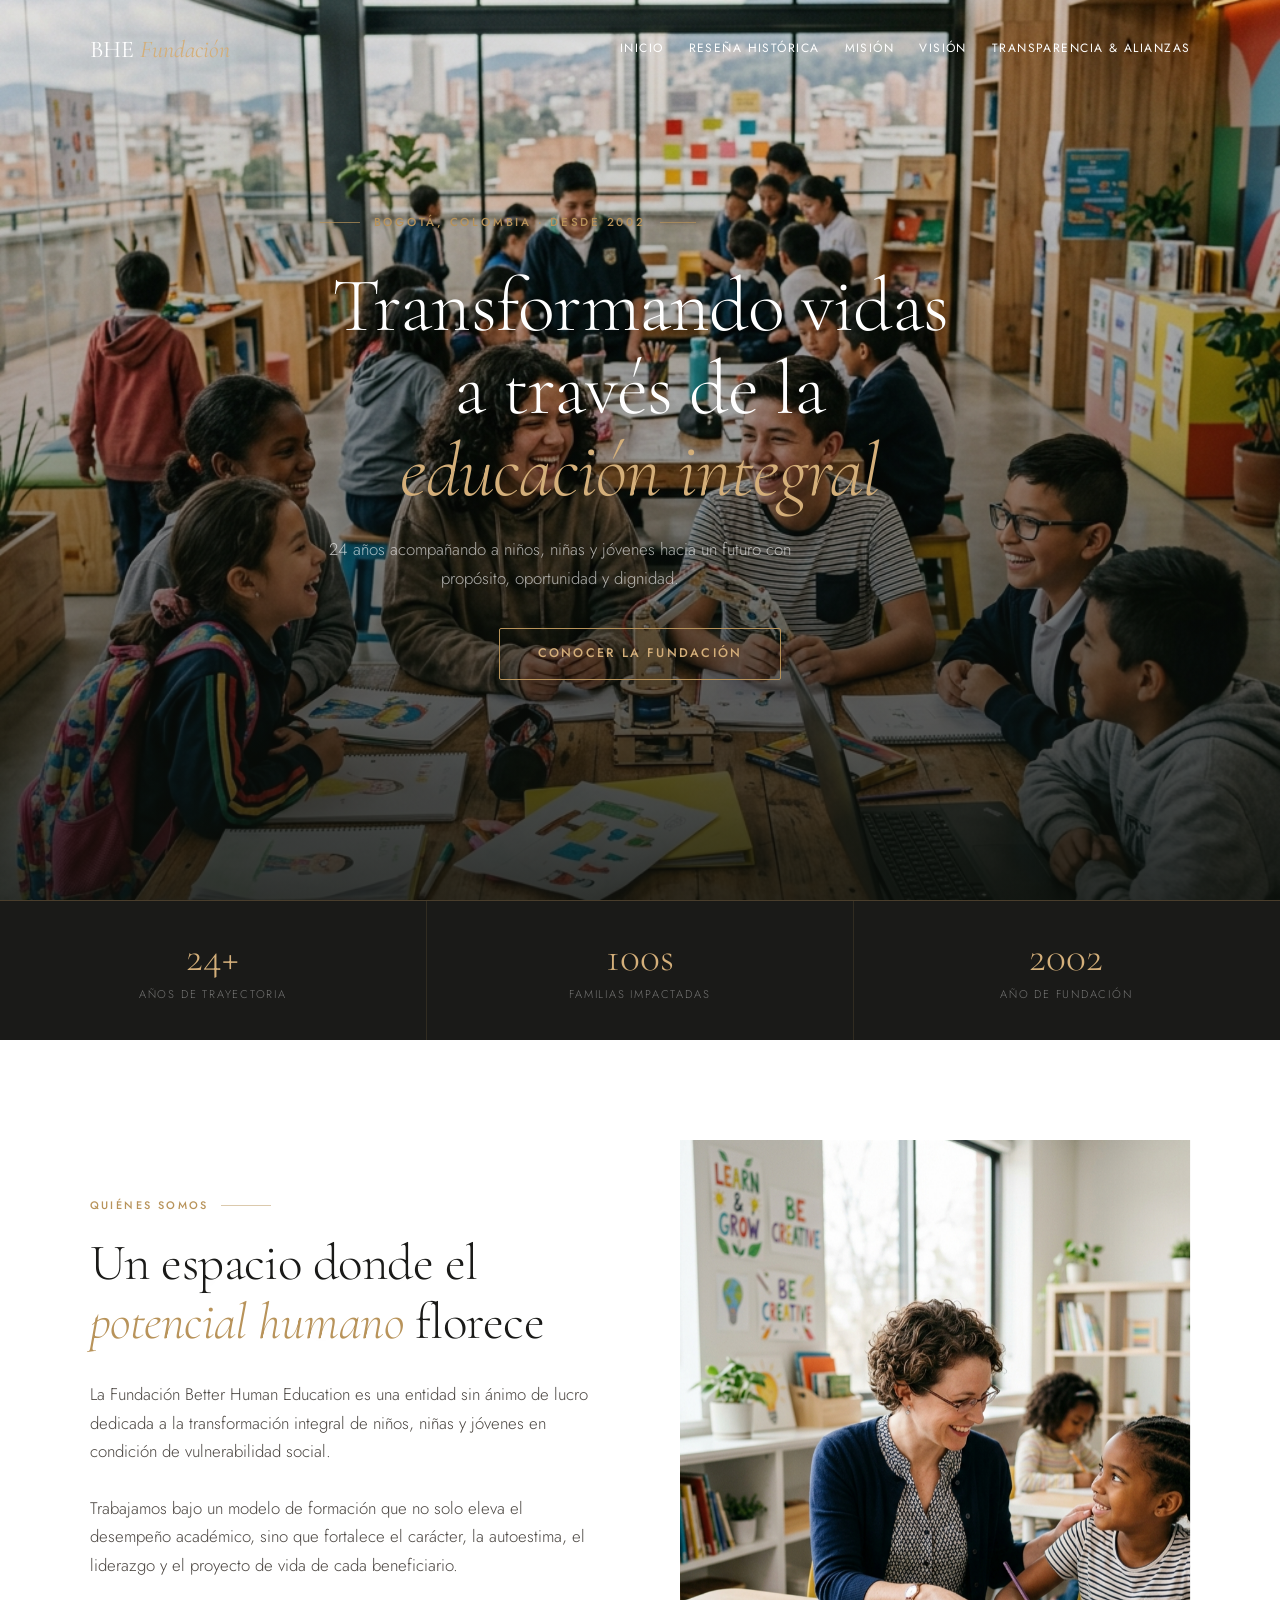
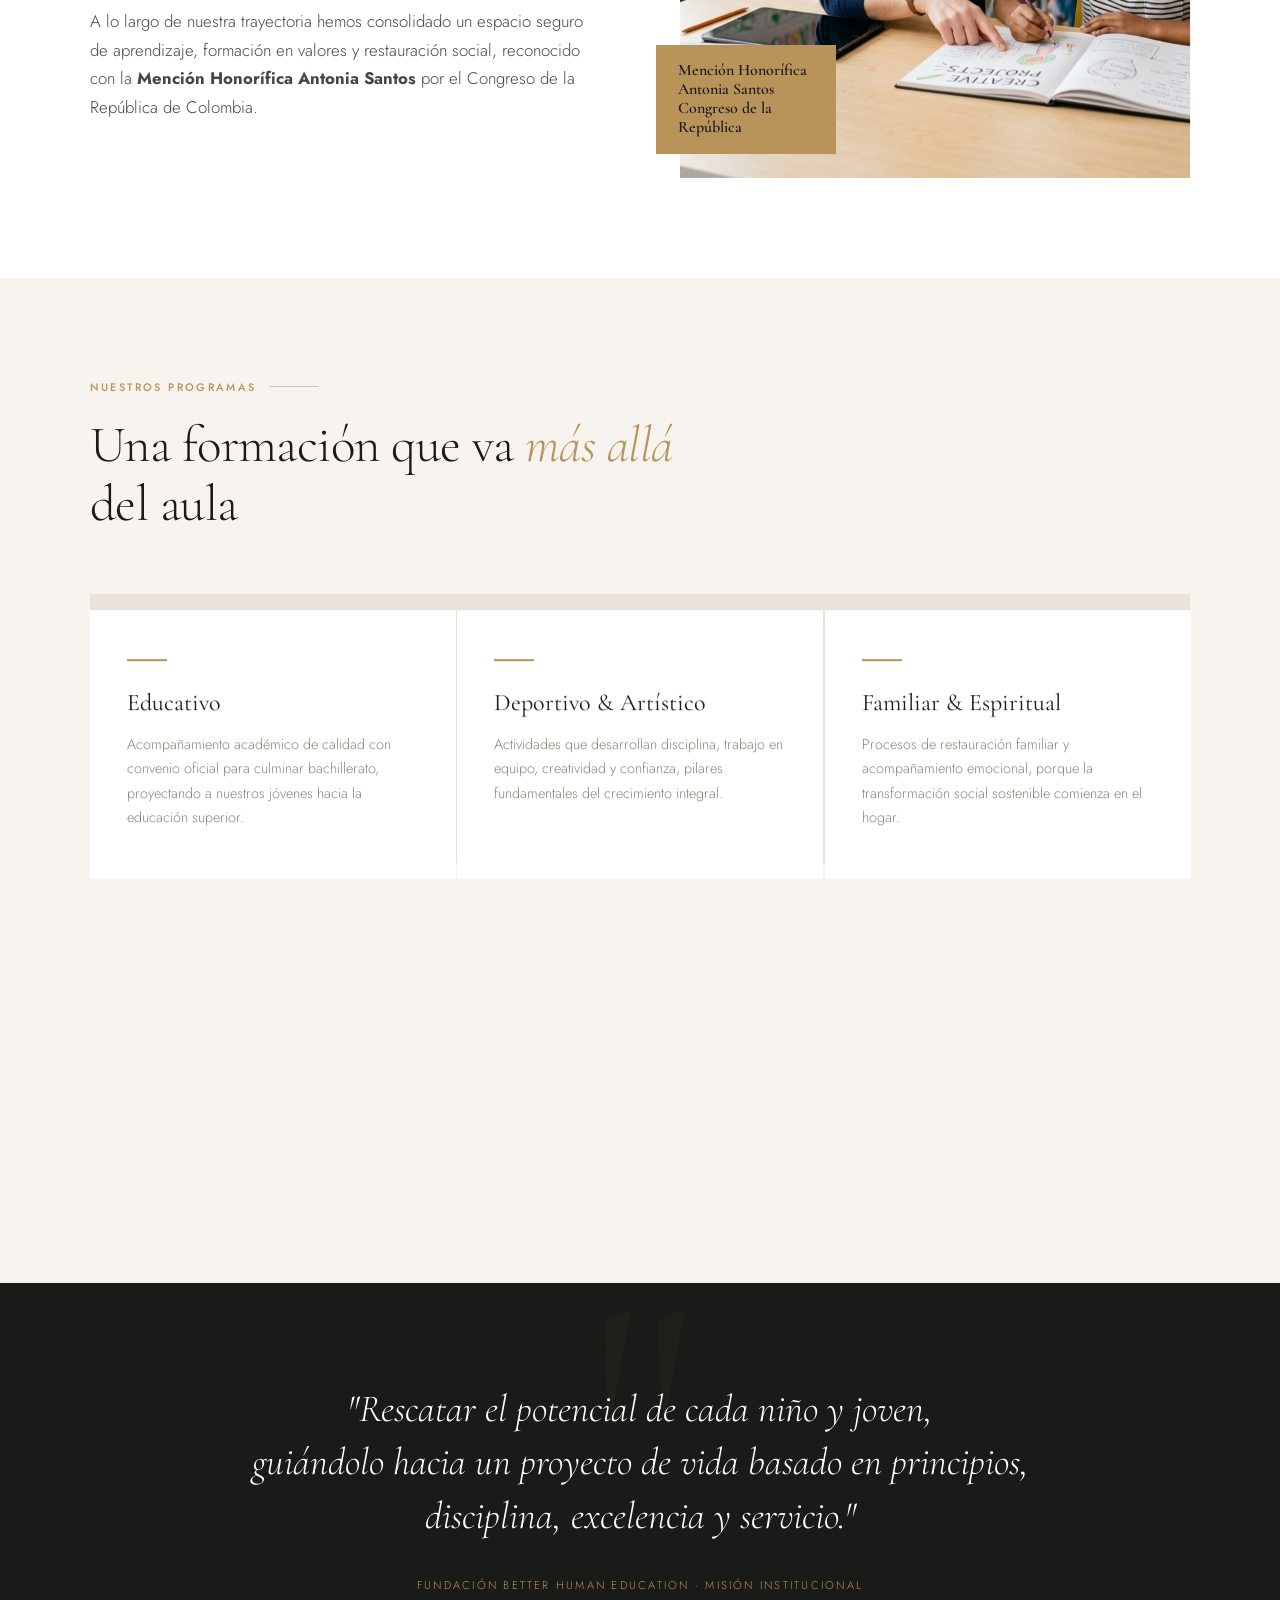
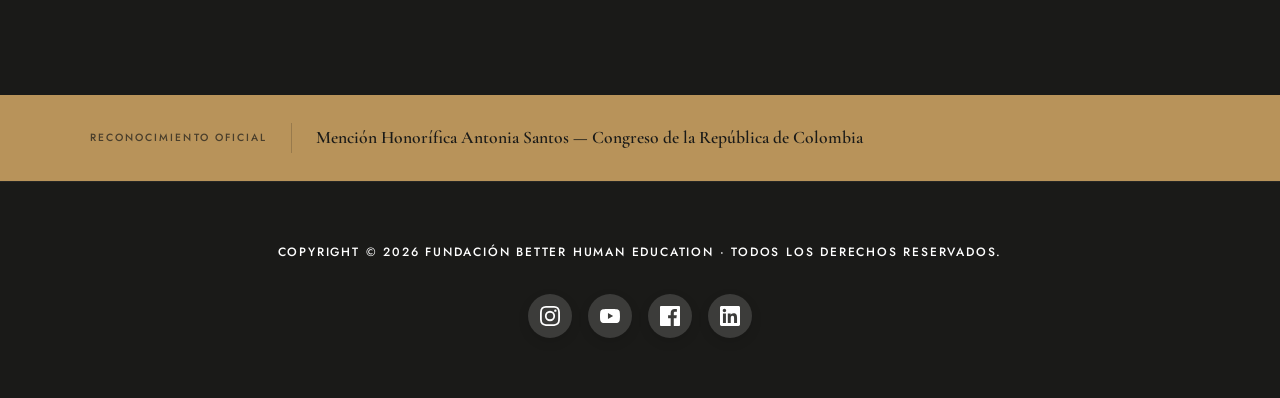
==== commit 5ce80b7e: "Mejora alineación cronología, corrección bugs de scroll, botón volver arriba en todas las vistas y o" ====
--- a/index.html
+++ b/index.html
@@ -174,6 +174,11 @@
     </div>
   </footer>
 
+  <!-- ══ SCROLL TO TOP ══ -->
+  <button id="scrollToTop" class="scroll-to-top" aria-label="Volver arriba">
+    <svg viewBox="0 0 24 24"><path d="M12 4l-8 8h6v8h4v-8h6z"/></svg>
+  </button>
+
   <script src="js/main.js"></script>
 </body>
 
--- a/css/style.css
+++ b/css/style.css
@@ -109,7 +109,9 @@
       position: absolute;
       inset: 0;
       background: linear-gradient(160deg, #2c3e2d 0%, #1a2a1c 50%, #0d1a0e 100%);
-      /* ↓ REEMPLAZA con tu foto: background-image: url('TU_FOTO.jpg'); background-size: cover; background-position: center; */
+      background-image: url('../img/hero_home.png');
+      background-size: cover;
+      background-position: center;
     }
 
     .hero-photo::after {
@@ -119,21 +121,9 @@
       background: linear-gradient(to top, rgba(10, 14, 10, 0.82) 0%, rgba(10, 14, 10, 0.3) 55%, rgba(10, 14, 10, 0.1) 100%);
     }
 
-    /* Foto placeholder label */
+    /* Foto placeholder label - REMOVED */
     .hero-photo::before {
-      content: '[ FOTO IMPACTANTE AQUÍ — niños / jóvenes / comunidad ]';
-      position: absolute;
-      top: 50%;
-      left: 50%;
-      transform: translate(-50%, -50%);
-      color: rgba(255, 255, 255, 0.18);
-      font-family: var(--sans);
-      font-size: 0.72rem;
-      letter-spacing: 0.18em;
-      text-transform: uppercase;
-      text-align: center;
-      pointer-events: none;
-      z-index: 1;
+      display: none;
     }
 
     .hero-content {
@@ -326,21 +316,14 @@
       width: 100%;
       aspect-ratio: 4/5;
       background: linear-gradient(135deg, #2c3e2d 0%, #1a2a1c 100%);
-      /* ↓ REEMPLAZA: background-image: url('foto2.jpg'); background-size: cover; */
+      background-image: url('../img/about_foundation.png');
+      background-size: cover;
       position: relative;
       overflow: hidden;
     }
 
     .photo-frame::before {
-      content: '[ FOTO AQUÍ ]';
-      position: absolute;
-      top: 50%;
-      left: 50%;
-      transform: translate(-50%, -50%);
-      color: rgba(255, 255, 255, 0.2);
-      font-size: 0.65rem;
-      letter-spacing: 0.2em;
-      text-transform: uppercase;
+      display: none;
     }
 
     .photo-accent {
@@ -497,39 +480,37 @@
     }
 
     .gallery-cell {
-      background: linear-gradient(135deg, #2c3e2d, #1a2a1c);
       position: relative;
       overflow: hidden;
       cursor: pointer;
-      transition: opacity 0.3s;
+      background-size: cover;
+      background-position: center;
+      transition: transform 0.6s cubic-bezier(0.25, 1, 0.5, 1), filter 0.4s ease;
     }
 
     .gallery-cell:hover {
-      opacity: 0.85;
+      transform: scale(1.05);
+      z-index: 2;
     }
 
     .gallery-cell::before {
-      content: '[ FOTO ]';
-      position: absolute;
-      top: 50%;
-      left: 50%;
-      transform: translate(-50%, -50%);
-      color: rgba(255, 255, 255, 0.15);
-      font-size: 0.6rem;
-      letter-spacing: 0.15em;
-      text-transform: uppercase;
+      display: none;
+    }
+
+    .gallery-cell:nth-child(1) {
+      background-image: url('https://images.unsplash.com/photo-1513364776144-60967b0f800f?auto=format&fit=crop&q=80&w=800');
     }
 
     .gallery-cell:nth-child(2) {
-      background: linear-gradient(135deg, #3a2c1a, #2a1c0a);
+      background-image: url('https://images.unsplash.com/photo-1526232761682-d26e03ac148e?auto=format&fit=crop&q=80&w=800');
     }
 
     .gallery-cell:nth-child(3) {
-      background: linear-gradient(135deg, #1a2a3a, #0a1c2a);
+      background-image: url('https://images.unsplash.com/photo-1503676260728-1c00da094a0b?auto=format&fit=crop&q=80&w=800');
     }
 
     .gallery-cell:nth-child(4) {
-      background: linear-gradient(135deg, #2a1a2a, #1a0a1a);
+      background-image: url('https://images.unsplash.com/photo-1488521787991-ed7bbaae773c?auto=format&fit=crop&q=80&w=800');
     }
 
     /* ── FOOTER ── */
@@ -730,7 +711,9 @@
     position: absolute;
     inset: 0;
     background: linear-gradient(120deg, #1a2c1e 0%, #0d1a0e 60%, #1a1a18 100%);
-    /* ↓ REEMPLAZA: background-image: url('historia.jpg'); background-size: cover; background-position: center; */
+    background-image: url('../img/history_archive.png');
+    background-size: cover;
+    background-position: center;
   }
 
   .page-hero-bg::after {
@@ -741,17 +724,7 @@
   }
 
   .page-hero-bg::before {
-    content: '[ FOTO HISTÓRICA / ARCHIVO FUNDACIÓN ]';
-    position: absolute;
-    top: 50%;
-    right: 10%;
-    transform: translateY(-50%);
-    color: rgba(255,255,255,0.1);
-    font-family: var(--sans);
-    font-size: 0.65rem;
-    letter-spacing: 0.15em;
-    text-transform: uppercase;
-    z-index: 1;
+    display: none;
   }
 
   .page-hero-content {
@@ -907,37 +880,39 @@
     display: grid;
     grid-template-columns: 1fr 60px 1fr;
     gap: 0;
-    margin-bottom: 60px;
-    opacity: 0;
-    transform: translateY(20px);
-    transition: opacity 0.6s, transform 0.6s;
-  }
-
-  .timeline-item.visible { opacity: 1; transform: translateY(0); }
-
-  .timeline-item:nth-child(odd) .tl-content { grid-column: 1; text-align: right; padding-right: 40px; }
+    margin-bottom: 120px;
+    align-items: start;
+  }
+
+  .timeline-item > * {
+    grid-row: 1;
+  }
+
+  .timeline-item:nth-child(odd) .tl-content { grid-column: 1; text-align: right; padding-right: 25px; }
   .timeline-item:nth-child(odd) .tl-empty   { grid-column: 3; }
-  .timeline-item:nth-child(even) .tl-content { grid-column: 3; text-align: left; padding-left: 40px; order: 3; }
-  .timeline-item:nth-child(even) .tl-empty   { grid-column: 1; order: 1; }
+  .timeline-item:nth-child(even) .tl-content { grid-column: 3; text-align: left; padding-left: 25px; }
+  .timeline-item:nth-child(even) .tl-empty   { grid-column: 1; }
 
   .tl-dot {
     grid-column: 2;
     display: flex;
-    flex-direction: column;
-    align-items: center;
-    justify-content: flex-start;
-    padding-top: 6px;
+    align-items: center; /* Centra el punto verticalmente respecto a la altura del contenedor */
+    justify-content: center;
+    height: 2rem; /* Misma altura que el font-size del año para alineación perfecta */
     order: 2;
+    position: relative;
+    z-index: 2;
   }
 
   .tl-dot-inner {
-    width: 14px;
-    height: 14px;
+    width: 16px;
+    height: 16px;
     border-radius: 50%;
     background: var(--gold);
-    border: 3px solid var(--cream);
+    border: 4px solid var(--cream);
     outline: 1px solid var(--gold);
     flex-shrink: 0;
+    box-shadow: 0 0 0 4px rgba(184, 147, 90, 0.1);
   }
 
   .tl-year {
@@ -946,7 +921,7 @@
     font-weight: 300;
     color: var(--gold);
     line-height: 1;
-    margin-top: 0;
+    margin: 0 0 12px 0;
     display: block;
   }
 
@@ -966,6 +941,38 @@
   }
 
   .tl-content { padding-top: 0; }
+
+  .tl-image {
+    margin-top: 24px;
+    display: inline-block;
+    padding: 10px;
+    background: var(--white);
+    box-shadow: 0 12px 30px rgba(0,0,0,0.08);
+    border: 1px solid var(--stone);
+    border-radius: 2px;
+    transition: transform 0.4s ease;
+    max-width: 280px;
+  }
+
+  .tl-image img {
+    display: block;
+    width: 100%;
+    height: auto;
+    filter: sepia(0.2) contrast(1.1);
+  }
+
+  .timeline-item:nth-child(odd) .tl-image {
+    transform: rotate(-2deg);
+  }
+
+  .timeline-item:nth-child(even) .tl-image {
+    transform: rotate(2deg);
+  }
+
+  .tl-image:hover {
+    transform: rotate(0) translateY(-5px);
+    box-shadow: 0 20px 45px rgba(184, 147, 90, 0.15);
+  }
 
   /* ── PHOTO ROW ── */
   .photo-row {
@@ -979,22 +986,23 @@
   .photo-row-cell {
     position: relative;
     overflow: hidden;
-    background: linear-gradient(135deg, #2c3e2d, #1a2a1c);
-  }
-
-  .photo-row-cell:nth-child(2) { background: linear-gradient(135deg, #3a2c1a, #2a1c0a); }
-  .photo-row-cell:nth-child(3) { background: linear-gradient(135deg, #1a2c3a, #0a1c2a); }
+    background-size: cover;
+    background-position: center;
+    transition: filter 0.5s ease;
+  }
+
+  .photo-row-cell:nth-child(1) { 
+    background-image: url('https://images.unsplash.com/photo-1542810634-71277d95dcbb?auto=format&fit=crop&q=80&w=800'); 
+  }
+  .photo-row-cell:nth-child(2) { 
+    background-image: url('https://images.unsplash.com/photo-1517486808906-6ca8b3f04846?auto=format&fit=crop&q=80&w=800'); 
+  }
+  .photo-row-cell:nth-child(3) { 
+    background-image: url('https://images.unsplash.com/photo-1517245386807-bb43f82c33c4?auto=format&fit=crop&q=80&w=800'); 
+  }
 
   .photo-row-cell::before {
-    content: '[ FOTO AQUÍ ]';
-    position: absolute;
-    top: 50%;
-    left: 50%;
-    transform: translate(-50%, -50%);
-    color: rgba(255,255,255,0.12);
-    font-size: 0.6rem;
-    letter-spacing: 0.15em;
-    text-transform: uppercase;
+    display: none;
   }
 
   /* ── MILESTONE CALLOUT ── */
@@ -1212,47 +1220,36 @@
     }
   }
 
-  /* ── PAGE HERO (horizontal split) ── */
+  /* ── PAGE HERO ── */
   .page-hero {
-    display: grid;
-    grid-template-columns: 1fr 1fr;
-    min-height: 65vh;
-  }
-
-  .hero-left {
-    background: var(--ink);
-    padding: 80px 7vw 80px 7vw;
-    display: flex;
-    flex-direction: column;
-    justify-content: center;
-  }
-
-  .hero-right {
-    background: linear-gradient(135deg, #2c3e2d 0%, #1a2a1c 100%);
     position: relative;
+    height: 70vh;
+    min-height: 480px;
+    display: flex;
+    align-items: center;
     overflow: hidden;
-    /* ↓ REEMPLAZA: background-image: url('foto_alianzas.jpg'); background-size: cover; background-position: center; */
-  }
-
-  .hero-right::before {
-    content: '[ FOTO IMPACTANTE AQUÍ\A — Equipo / Convenios / Sede ]';
-    white-space: pre;
+  }
+
+  .page-hero-bg {
     position: absolute;
-    top: 50%;
-    left: 50%;
-    transform: translate(-50%, -50%);
-    color: rgba(255,255,255,0.12);
-    font-size: 0.65rem;
-    letter-spacing: 0.15em;
-    text-transform: uppercase;
-    text-align: center;
-  }
-
-  .hero-right::after {
+    inset: 0;
+    background: linear-gradient(120deg, #1a1a18 0%, #0d1a0e 60%, #1a2c1e 100%);
+    background-image: url('../img/transparency_hero.png');
+    background-size: cover;
+    background-position: center;
+  }
+
+  .page-hero-bg::after {
     content: '';
     position: absolute;
     inset: 0;
-    background: linear-gradient(to right, rgba(26,26,24,0.5) 0%, transparent 60%);
+    background: linear-gradient(to right, rgba(10,14,10,0.9) 30%, rgba(10,14,10,0.2) 100%);
+  }
+
+  .page-hero-content {
+    position: relative;
+    z-index: 2;
+    padding: 0 7vw;
   }
 
   .page-eyebrow {
@@ -1278,10 +1275,11 @@
 
   .page-title {
     font-family: var(--serif);
-    font-size: clamp(2.2rem, 4.5vw, 3.8rem);
+    font-size: clamp(2.2rem, 5.5vw, 4.5rem);
     font-weight: 300;
     color: var(--white);
     line-height: 1.1;
+    max-width: 650px;
     opacity: 0;
     animation: fadeIn 0.8s 0.4s ease forwards;
   }
@@ -1290,9 +1288,9 @@
 
   .page-subtitle {
     margin-top: 22px;
-    font-size: 0.98rem;
-    color: rgba(255,255,255,0.5);
-    max-width: 400px;
+    font-size: 1rem;
+    color: rgba(255,255,255,0.6);
+    max-width: 480px;
     line-height: 1.7;
     opacity: 0;
     animation: fadeIn 0.8s 0.6s ease forwards;
@@ -1749,7 +1747,9 @@
     position: absolute;
     inset: 0;
     background: linear-gradient(160deg, #1a2c1e 0%, #0d1a10 50%, #0a0d0a 100%);
-    /* ↓ REEMPLAZA: background-image: url('mision.jpg'); background-size: cover; background-position: center; */
+    background-image: url('../img/mission_impact.png');
+    background-size: cover;
+    background-position: center;
   }
 
   .hero-bg::after {
@@ -1760,17 +1760,7 @@
   }
 
   .hero-bg::before {
-    content: '[ FOTO MÁS IMPACTANTE DE LA FUNDACIÓN ]';
-    position: absolute;
-    bottom: 10%;
-    left: 50%;
-    transform: translateX(-50%);
-    color: rgba(255,255,255,0.1);
-    font-size: 0.6rem;
-    letter-spacing: 0.15em;
-    text-transform: uppercase;
-    z-index: 1;
-    white-space: nowrap;
+    display: none;
   }
 
   .hero-content {
@@ -2015,23 +2005,14 @@
   }
 
   .photo-main {
-    background: linear-gradient(135deg, #2c3e2d, #1a2a1c);
+    background-image: url('../img/hero_home.png');
+    background-size: cover;
+    background-position: center;
     position: relative;
-    /* ↓ REEMPLAZA: background-image: url('foto_impacto.jpg'); background-size: cover; */
   }
 
   .photo-main::before {
-    content: '[ FOTO PRINCIPAL — Niños aprendiendo / momentos de impacto ]';
-    position: absolute;
-    top: 50%;
-    left: 50%;
-    transform: translate(-50%, -50%);
-    color: rgba(255,255,255,0.12);
-    font-size: 0.6rem;
-    letter-spacing: 0.12em;
-    text-transform: uppercase;
-    text-align: center;
-    width: 200px;
+    display: none;
   }
 
   .photo-aside {
@@ -2041,22 +2022,16 @@
   }
 
   .photo-sm {
-    background: linear-gradient(135deg, #3a2c1a, #2a1c0a);
+    background-size: cover;
+    background-position: center;
     position: relative;
   }
 
-  .photo-sm:nth-child(2) { background: linear-gradient(135deg, #1a2c3a, #0a1c2a); }
+  .photo-sm:nth-child(1) { background-image: url('https://images.unsplash.com/photo-1529390079861-591de354faf5?auto=format&fit=crop&q=80&w=600'); }
+  .photo-sm:nth-child(2) { background-image: url('https://images.unsplash.com/photo-1509062522246-3755977927d7?auto=format&fit=crop&q=80&w=600'); }
 
   .photo-sm::before {
-    content: '[ FOTO ]';
-    position: absolute;
-    top: 50%;
-    left: 50%;
-    transform: translate(-50%, -50%);
-    color: rgba(255,255,255,0.12);
-    font-size: 0.55rem;
-    letter-spacing: 0.12em;
-    text-transform: uppercase;
+    display: none;
   }
 
   /* ── PRINCIPLES ── */
@@ -2406,22 +2381,15 @@
   .full-photo {
     height: 520px;
     background: linear-gradient(135deg, #2c3e2d 0%, #1a2a1c 100%);
+    background-image: url('../img/vision_future.png');
+    background-size: cover;
+    background-position: center top;
     position: relative;
     overflow: hidden;
-    /* ↓ REEMPLAZA: background-image: url('vision.jpg'); background-size: cover; background-position: center top; */
   }
 
   .full-photo::before {
-    content: '[ FOTO ASPIRACIONAL — Jóvenes graduados / momentos de logro / futuro ]';
-    position: absolute;
-    top: 50%;
-    left: 50%;
-    transform: translate(-50%, -50%);
-    color: rgba(255,255,255,0.1);
-    font-size: 0.6rem;
-    letter-spacing: 0.15em;
-    text-transform: uppercase;
-    white-space: nowrap;
+    display: none;
   }
 
   .full-photo::after {
@@ -2839,6 +2807,48 @@
   .social-icon svg {
     width: 20px;
     height: 20px;
+    fill: currentColor;
+  }
+
+  /* ── SCROLL TO TOP ── */
+  .scroll-to-top {
+    position: fixed;
+    bottom: 30px;
+    right: 30px;
+    width: 50px;
+    height: 50px;
+    border-radius: 50%;
+    background: var(--gold);
+    color: var(--ink);
+    border: none;
+    cursor: pointer;
+    display: flex;
+    align-items: center;
+    justify-content: center;
+    opacity: 0;
+    visibility: hidden;
+    transform: translateY(20px);
+    transition: opacity 0.4s ease, transform 0.4s ease, visibility 0.4s, background 0.3s;
+    z-index: 999;
+    box-shadow: 0 4px 15px rgba(0,0,0,0.15);
+  }
+
+  .scroll-to-top.show {
+    opacity: 1;
+    visibility: visible;
+    transform: translateY(0);
+  }
+
+  .scroll-to-top:hover {
+    background: var(--white);
+    color: var(--gold);
+    transform: translateY(-3px);
+    box-shadow: 0 8px 25px rgba(184, 147, 90, 0.4);
+  }
+
+  .scroll-to-top svg {
+    width: 24px;
+    height: 24px;
     fill: currentColor;
   }
 
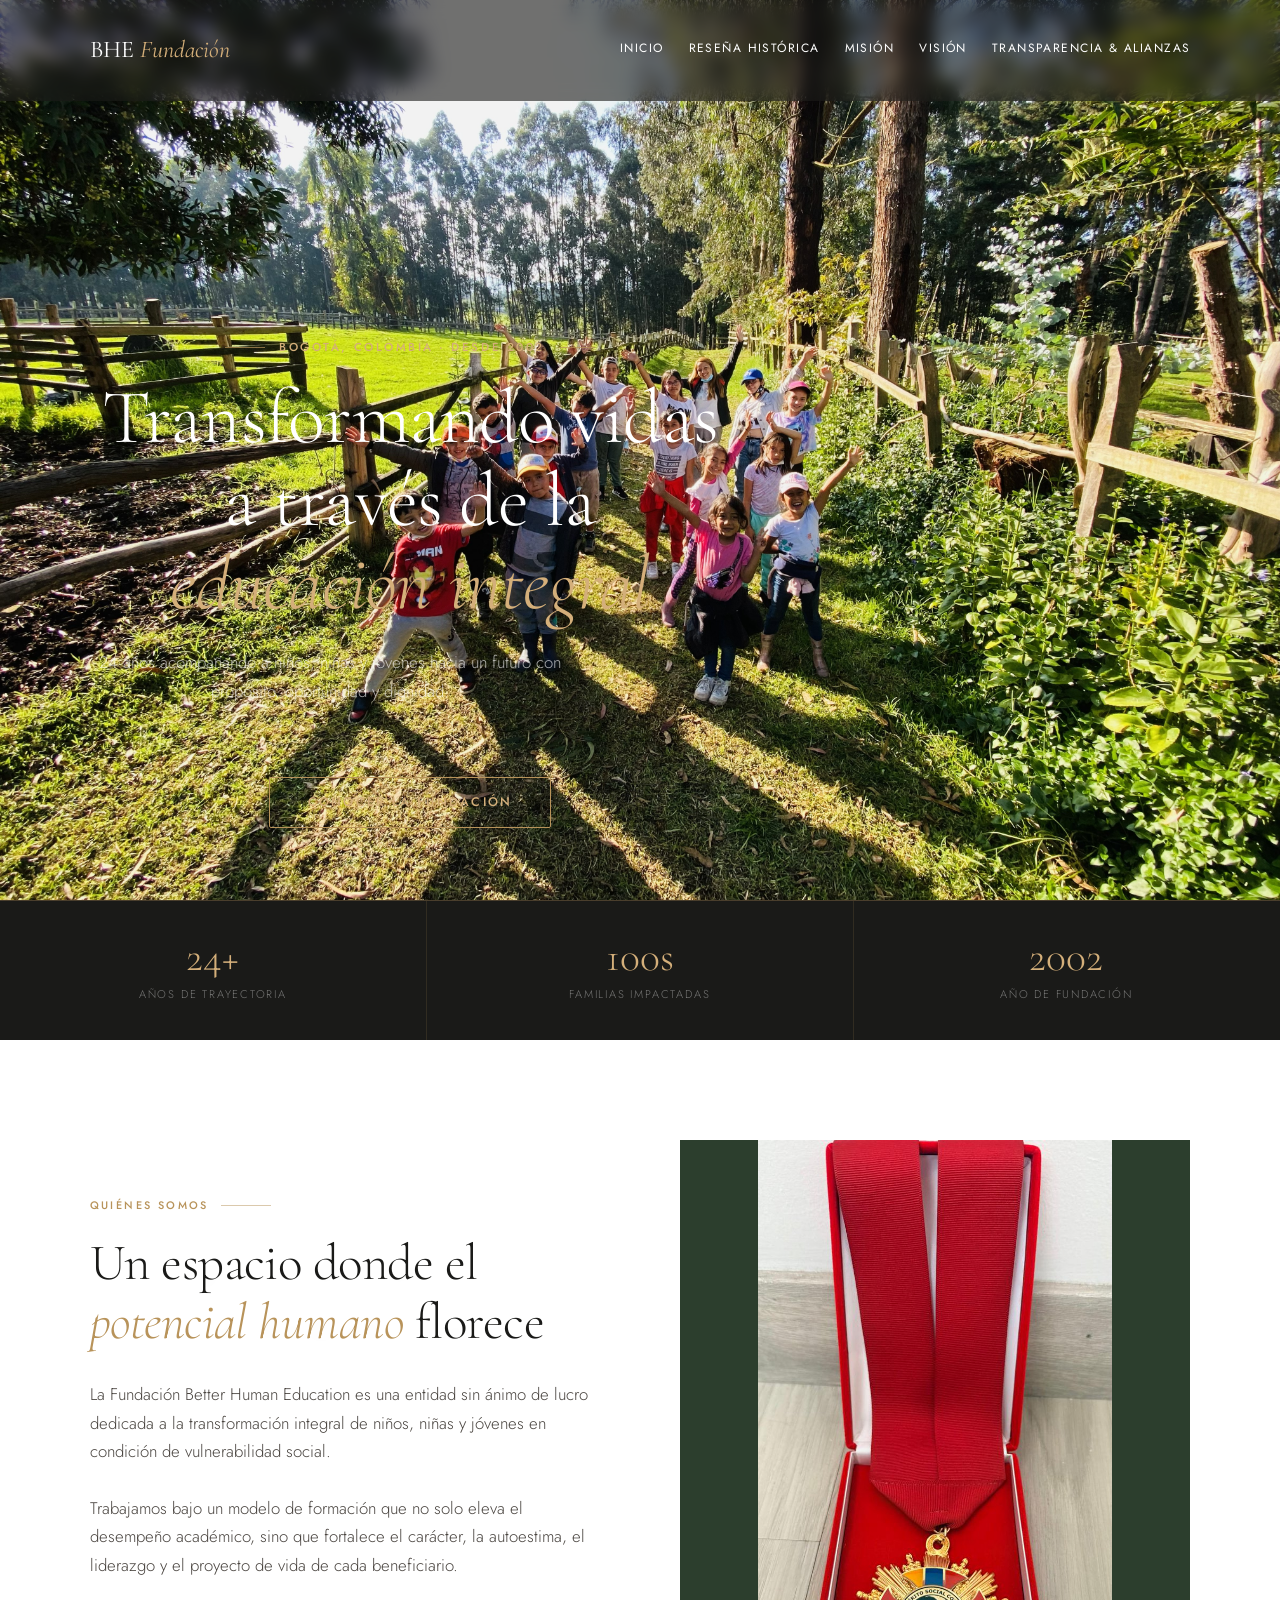
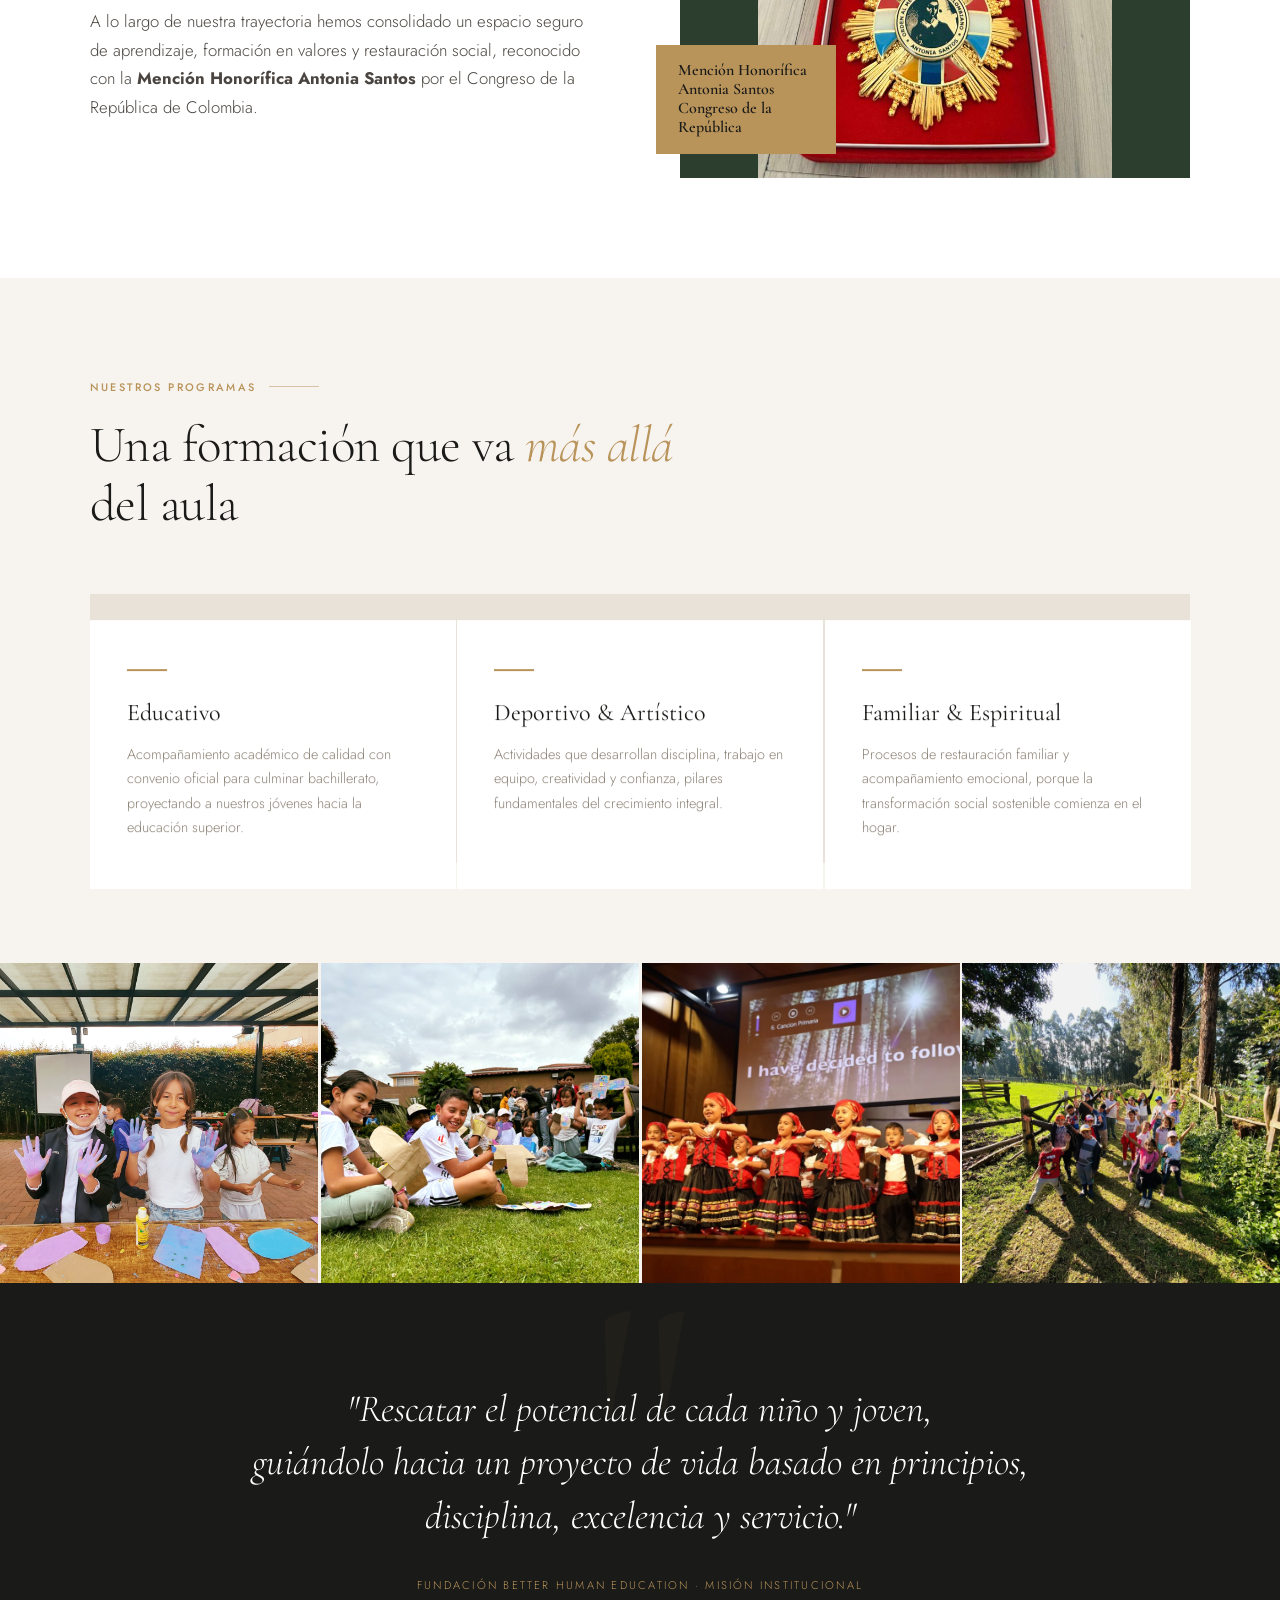
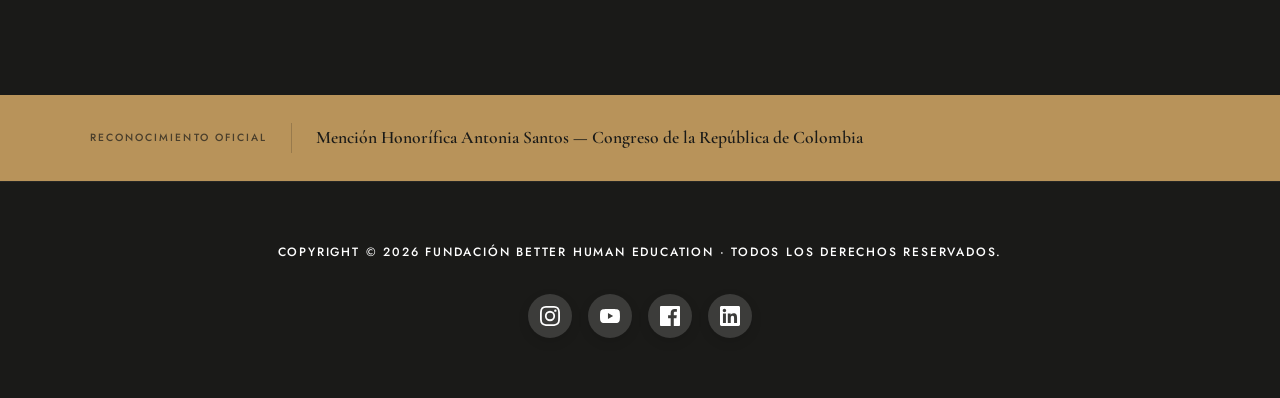
==== commit 46a9e0ff: "Se hace actualizacion de imagenes ya que se veian completamente mal" ====
--- a/index.html
+++ b/index.html
@@ -10,6 +10,10 @@
     href="https://fonts.googleapis.com/css2?family=Cormorant+Garamond:ital,wght@0,300;0,400;0,600;1,300;1,400&family=Jost:wght@300;400;500&display=swap"
     rel="stylesheet">
   <link rel="stylesheet" href="css/style.css">
+  <style>
+    .gallery-cell:hover img { transform: scale(1.05); }
+    .hero-cta:hover { background: #b8935a; color: #1a1a18; }
+  </style>
 </head>
 
 <body>
@@ -27,17 +31,17 @@
   </header>
 
   <!-- ══ HERO ══ -->
-  <section class="hero">
-    <div class="hero-photo"></div>
-    <div class="hero-content">
-      <div class="hero-eyebrow">Bogotá, Colombia · Desde 2002</div>
-      <h1 class="hero-title">
-        Transformando vidas a través de la <em>educación integral</em>
+  <section class="hero" style="position:relative;height:100vh;min-height:620px;overflow:hidden;background:#1a1a18;">
+    <img src="img/1%20Inicio/11.jpg" alt="Better Human Education" style="width:100%;height:100%;object-fit:cover;display:block;">
+    <div class="hero-content" style="position:absolute;bottom:0;left:0;right:0;padding:0 7vw 7vh;z-index:2;color:white;">
+      <div class="hero-eyebrow" style="display:inline-flex;align-items:center;gap:14px;color:#d4af7a;font-family:'Jost',sans-serif;font-size:0.72rem;font-weight:500;letter-spacing:0.22em;text-transform:uppercase;margin-bottom:20px;">Bogotá, Colombia · Desde 2002</div>
+      <h1 class="hero-title" style="font-family:'Cormorant Garamond',Georgia,serif;font-size:clamp(2.8rem,6vw,5.5rem);font-weight:300;line-height:1.08;letter-spacing:-0.01em;max-width:760px;margin-bottom:22px;">
+        Transformando vidas a través de la <em style="font-style:italic;color:#d4af7a;">educación integral</em>
       </h1>
-      <p class="hero-subtitle">
+      <p class="hero-subtitle" style="font-size:1.05rem;color:rgba(255,255,255,0.65);max-width:480px;margin-bottom:36px;">
         24 años acompañando a niños, niñas y jóvenes hacia un futuro con propósito, oportunidad y dignidad.
       </p>
-      <a href="#sobre-nosotros" class="hero-cta">Conocer la fundación</a>
+      <a href="#sobre-nosotros" class="hero-cta" style="display:inline-block;padding:14px 38px;border:1px solid #b8935a;color:#d4af7a;font-family:'Jost',sans-serif;font-size:0.78rem;font-weight:500;letter-spacing:0.18em;text-transform:uppercase;text-decoration:none;">Conocer la fundación</a>
     </div>
   </section>
 
@@ -78,10 +82,12 @@
         República de Colombia.
       </p>
     </div>
-    <div class="about-photo-block">
-      <div class="photo-frame"></div>
-      <div class="photo-accent"></div>
-      <div class="photo-badge">
+    <div class="about-photo-block" style="position:relative;">
+      <div class="photo-frame" style="width:100%;aspect-ratio:4/5;overflow:hidden;background:#2c3e2d;">
+        <img src="img/1 Inicio/2.jpg" alt="" style="width:100%;height:100%;object-fit:contain;display:block;">
+      </div>
+      <div class="photo-accent" style="position:absolute;bottom:-20px;right:-20px;width:120px;height:120px;border:1px solid #b8935a;opacity:0.4;z-index:-1;"></div>
+      <div class="photo-badge" style="position:absolute;bottom:24px;left:-24px;background:#b8935a;color:#1a1a18;padding:16px 22px;font-family:'Cormorant Garamond',Georgia,serif;font-size:1rem;font-weight:600;line-height:1.2;max-width:180px;">
         Mención Honorífica<br>Antonia Santos<br>Congreso de la República
       </div>
     </div>
@@ -116,11 +122,11 @@
   </section>
 
   <!-- ══ GALLERY STRIP ══ -->
-  <div class="gallery-strip">
-    <div class="gallery-cell"></div>
-    <div class="gallery-cell"></div>
-    <div class="gallery-cell"></div>
-    <div class="gallery-cell"></div>
+  <div class="gallery-strip" style="display:grid;grid-template-columns:repeat(4,1fr);height:320px;gap:3px;">
+    <div class="gallery-cell" style="overflow:hidden;"><img src="img/1 Inicio/4..png" alt="" style="width:100%;height:100%;object-fit:cover;display:block;transition:transform 0.6s;"></div>
+    <div class="gallery-cell" style="overflow:hidden;"><img src="img/1 Inicio/5..png" alt="" style="width:100%;height:100%;object-fit:cover;display:block;transition:transform 0.6s;"></div>
+    <div class="gallery-cell" style="overflow:hidden;"><img src="img/1 Inicio/6.jpg" alt="" style="width:100%;height:100%;object-fit:cover;display:block;transition:transform 0.6s;"></div>
+    <div class="gallery-cell" style="overflow:hidden;"><img src="img/1%20Inicio/11.jpg" alt="" style="width:100%;height:100%;object-fit:cover;display:block;transition:transform 0.6s;"></div>
   </div>
 
   <!-- ══ QUOTE ══ -->
--- a/css/style.css
+++ b/css/style.css
@@ -47,6 +47,8 @@
       justify-content: space-between;
       align-items: center;
       z-index: 100;
+      background: rgba(26, 26, 24, 0.6);
+      backdrop-filter: blur(8px);
     }
 
     .site-logo {
@@ -108,17 +110,17 @@
     .hero-photo {
       position: absolute;
       inset: 0;
-      background: linear-gradient(160deg, #2c3e2d 0%, #1a2a1c 50%, #0d1a0e 100%);
-      background-image: url('../img/hero_home.png');
-      background-size: cover;
-      background-position: center;
+      z-index: 0;
+    }
+    .hero-photo img {
+      width: 100%;
+      height: 100%;
+      object-fit: cover;
+      display: block;
     }
 
     .hero-photo::after {
-      content: '';
-      position: absolute;
-      inset: 0;
-      background: linear-gradient(to top, rgba(10, 14, 10, 0.82) 0%, rgba(10, 14, 10, 0.3) 55%, rgba(10, 14, 10, 0.1) 100%);
+      display: none;
     }
 
     /* Foto placeholder label - REMOVED */
@@ -312,14 +314,18 @@
       position: relative;
     }
 
-    .photo-frame {
+.photo-frame {
       width: 100%;
       aspect-ratio: 4/5;
       background: linear-gradient(135deg, #2c3e2d 0%, #1a2a1c 100%);
-      background-image: url('../img/about_foundation.png');
-      background-size: cover;
       position: relative;
       overflow: hidden;
+    }
+    .photo-frame img {
+      width: 100%;
+      height: 100%;
+      object-fit: cover;
+      display: block;
     }
 
     .photo-frame::before {
@@ -483,34 +489,21 @@
       position: relative;
       overflow: hidden;
       cursor: pointer;
-      background-size: cover;
-      background-position: center;
       transition: transform 0.6s cubic-bezier(0.25, 1, 0.5, 1), filter 0.4s ease;
     }
-
-    .gallery-cell:hover {
+    .gallery-cell img {
+      width: 100%;
+      height: 100%;
+      object-fit: cover;
+      display: block;
+      transition: transform 0.6s cubic-bezier(0.25, 1, 0.5, 1);
+    }
+    .gallery-cell:hover img {
       transform: scale(1.05);
-      z-index: 2;
     }
 
     .gallery-cell::before {
       display: none;
-    }
-
-    .gallery-cell:nth-child(1) {
-      background-image: url('https://images.unsplash.com/photo-1513364776144-60967b0f800f?auto=format&fit=crop&q=80&w=800');
-    }
-
-    .gallery-cell:nth-child(2) {
-      background-image: url('https://images.unsplash.com/photo-1526232761682-d26e03ac148e?auto=format&fit=crop&q=80&w=800');
-    }
-
-    .gallery-cell:nth-child(3) {
-      background-image: url('https://images.unsplash.com/photo-1503676260728-1c00da094a0b?auto=format&fit=crop&q=80&w=800');
-    }
-
-    .gallery-cell:nth-child(4) {
-      background-image: url('https://images.unsplash.com/photo-1488521787991-ed7bbaae773c?auto=format&fit=crop&q=80&w=800');
     }
 
     /* ── FOOTER ── */
@@ -711,7 +704,7 @@
     position: absolute;
     inset: 0;
     background: linear-gradient(120deg, #1a2c1e 0%, #0d1a0e 60%, #1a1a18 100%);
-    background-image: url('../img/history_archive.png');
+    background-image: url('../img/2%20Resen%CC%83a%20Histo%CC%81rica/1.jpeg');
     background-size: cover;
     background-position: center;
   }
@@ -992,13 +985,13 @@
   }
 
   .photo-row-cell:nth-child(1) { 
-    background-image: url('https://images.unsplash.com/photo-1542810634-71277d95dcbb?auto=format&fit=crop&q=80&w=800'); 
+    background-image: url('../img/2%20Resen%CC%83a%20Histo%CC%81rica/WhatsApp%20Image%202026-05-28%20at%206.13.59%20PM-2%20copy.jpeg'); 
   }
   .photo-row-cell:nth-child(2) { 
-    background-image: url('https://images.unsplash.com/photo-1517486808906-6ca8b3f04846?auto=format&fit=crop&q=80&w=800'); 
+    background-image: url('../img/2%20Resen%CC%83a%20Histo%CC%81rica/WhatsApp%20Image%202026-05-28%20at%206.35.22%20PM.jpeg'); 
   }
   .photo-row-cell:nth-child(3) { 
-    background-image: url('https://images.unsplash.com/photo-1517245386807-bb43f82c33c4?auto=format&fit=crop&q=80&w=800'); 
+    background-image: url('../img/2%20Resen%CC%83a%20Histo%CC%81rica/WhatsApp%20Image%202026-05-28%20at%208.10.38%20PM.jpeg'); 
   }
 
   .photo-row-cell::before {
@@ -1234,7 +1227,7 @@
     position: absolute;
     inset: 0;
     background: linear-gradient(120deg, #1a1a18 0%, #0d1a0e 60%, #1a2c1e 100%);
-    background-image: url('../img/transparency_hero.png');
+    background-image: url('../img/Transparencia%20y%20Alianzas/Hitube_djVryJoLEk_2026_05_16_21_32_54.jpg');
     background-size: cover;
     background-position: center;
   }
@@ -1747,7 +1740,7 @@
     position: absolute;
     inset: 0;
     background: linear-gradient(160deg, #1a2c1e 0%, #0d1a10 50%, #0a0d0a 100%);
-    background-image: url('../img/mission_impact.png');
+    background-image: url('../img/3%20Misio%CC%81n/1.jpg');
     background-size: cover;
     background-position: center;
   }
@@ -2005,7 +1998,7 @@
   }
 
   .photo-main {
-    background-image: url('../img/hero_home.png');
+    background-image: url('../img/3%20Misio%CC%81n/2.jpeg');
     background-size: cover;
     background-position: center;
     position: relative;
@@ -2027,8 +2020,8 @@
     position: relative;
   }
 
-  .photo-sm:nth-child(1) { background-image: url('https://images.unsplash.com/photo-1529390079861-591de354faf5?auto=format&fit=crop&q=80&w=600'); }
-  .photo-sm:nth-child(2) { background-image: url('https://images.unsplash.com/photo-1509062522246-3755977927d7?auto=format&fit=crop&q=80&w=600'); }
+  .photo-sm:nth-child(1) { background-image: url('../img/3%20Misio%CC%81n/3.jpg'); }
+  .photo-sm:nth-child(2) { background-image: url('../img/3%20Misio%CC%81n/4.jpg'); }
 
   .photo-sm::before {
     display: none;
@@ -2381,7 +2374,7 @@
   .full-photo {
     height: 520px;
     background: linear-gradient(135deg, #2c3e2d 0%, #1a2a1c 100%);
-    background-image: url('../img/vision_future.png');
+    background-image: url('../img/4%20Visio%CC%81n/1.jpg');
     background-size: cover;
     background-position: center top;
     position: relative;
@@ -2616,22 +2609,21 @@
   }
 
   .photo-pair-cell {
-    background: linear-gradient(135deg, #2c3e2d, #1a2a1c);
     position: relative;
-  }
-
-  .photo-pair-cell:nth-child(2) { background: linear-gradient(135deg, #3a2c1a, #2a1c0a); }
+    background-size: cover;
+    background-position: center;
+  }
+
+  .photo-pair-cell:nth-child(1) {
+    background-image: url('../img/4%20Visio%CC%81n/2.jpg');
+  }
+
+  .photo-pair-cell:nth-child(2) {
+    background-image: url('../img/4%20Visio%CC%81n/4.jpeg');
+  }
 
   .photo-pair-cell::before {
-    content: '[ FOTO AQUÍ ]';
-    position: absolute;
-    top: 50%;
-    left: 50%;
-    transform: translate(-50%, -50%);
-    color: rgba(255,255,255,0.12);
-    font-size: 0.58rem;
-    letter-spacing: 0.12em;
-    text-transform: uppercase;
+    display: none;
   }
 
   /* ── CLOSING STATEMENT ── */
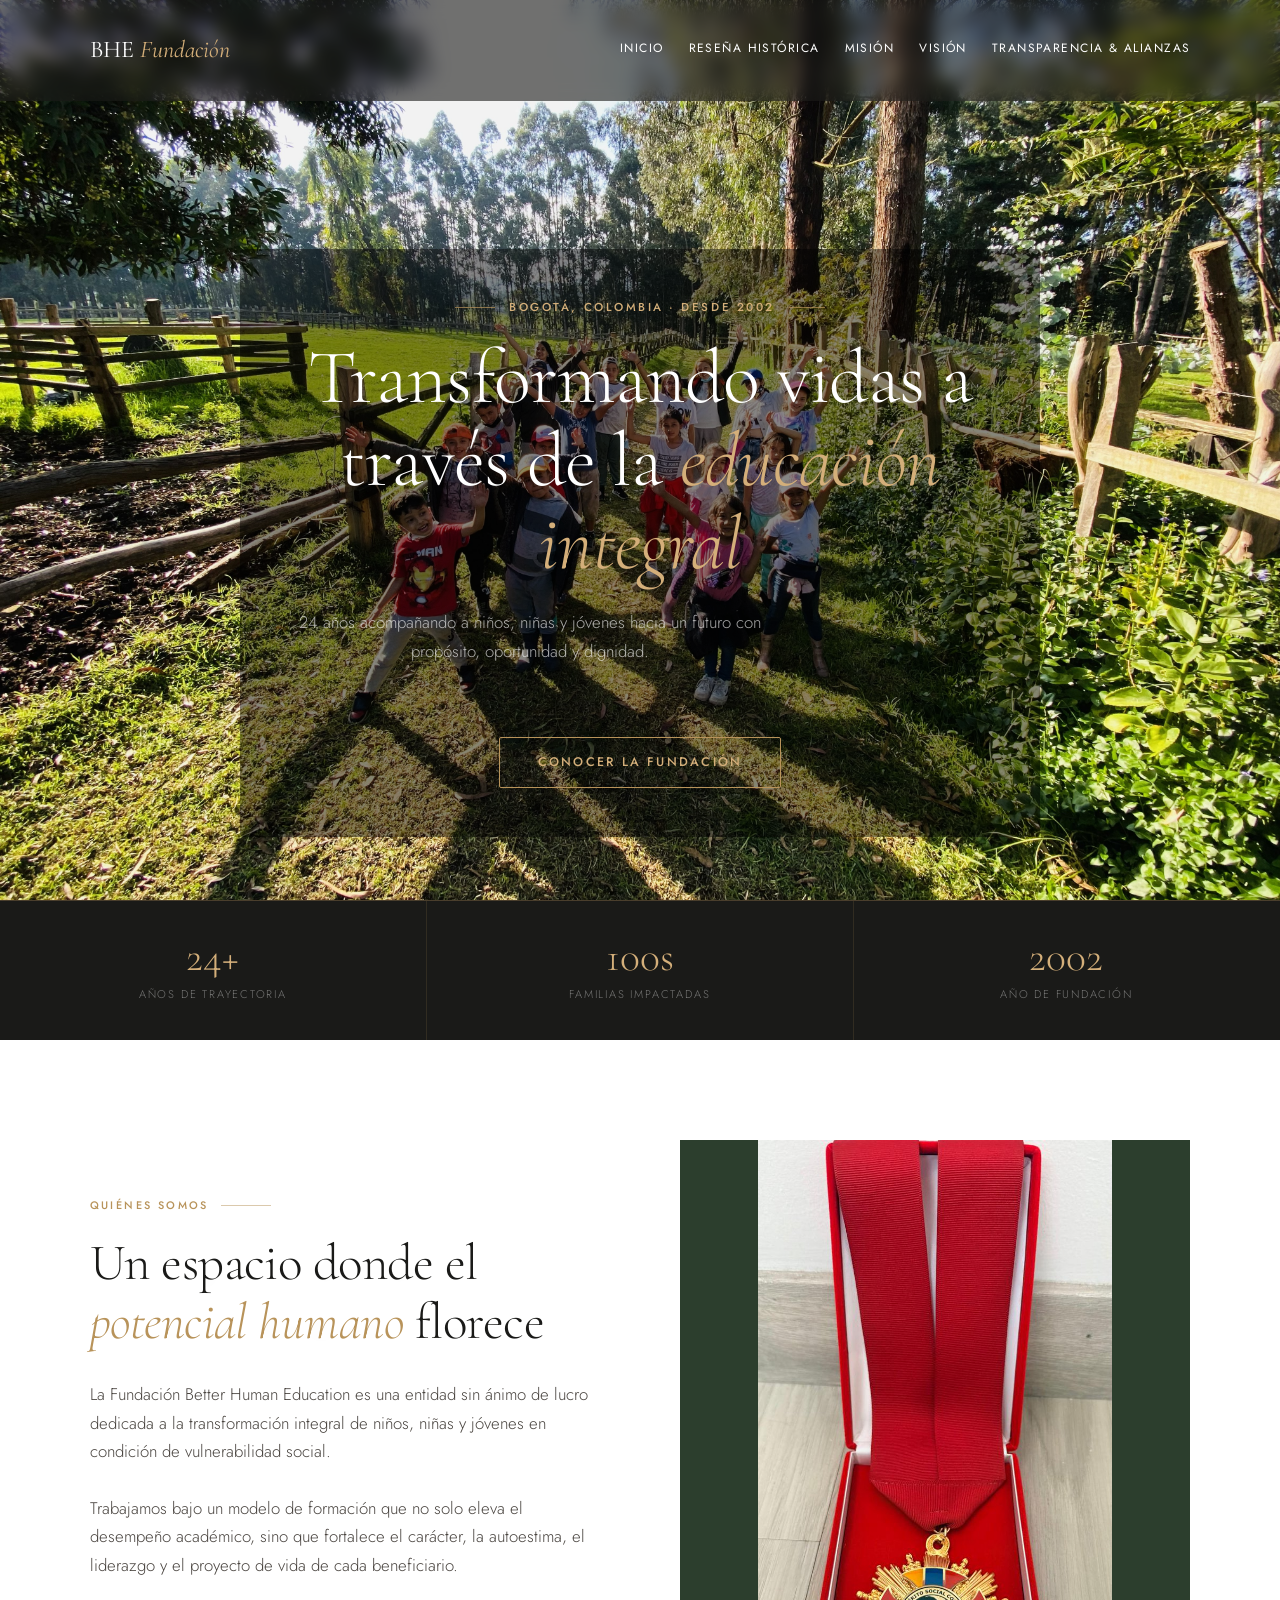
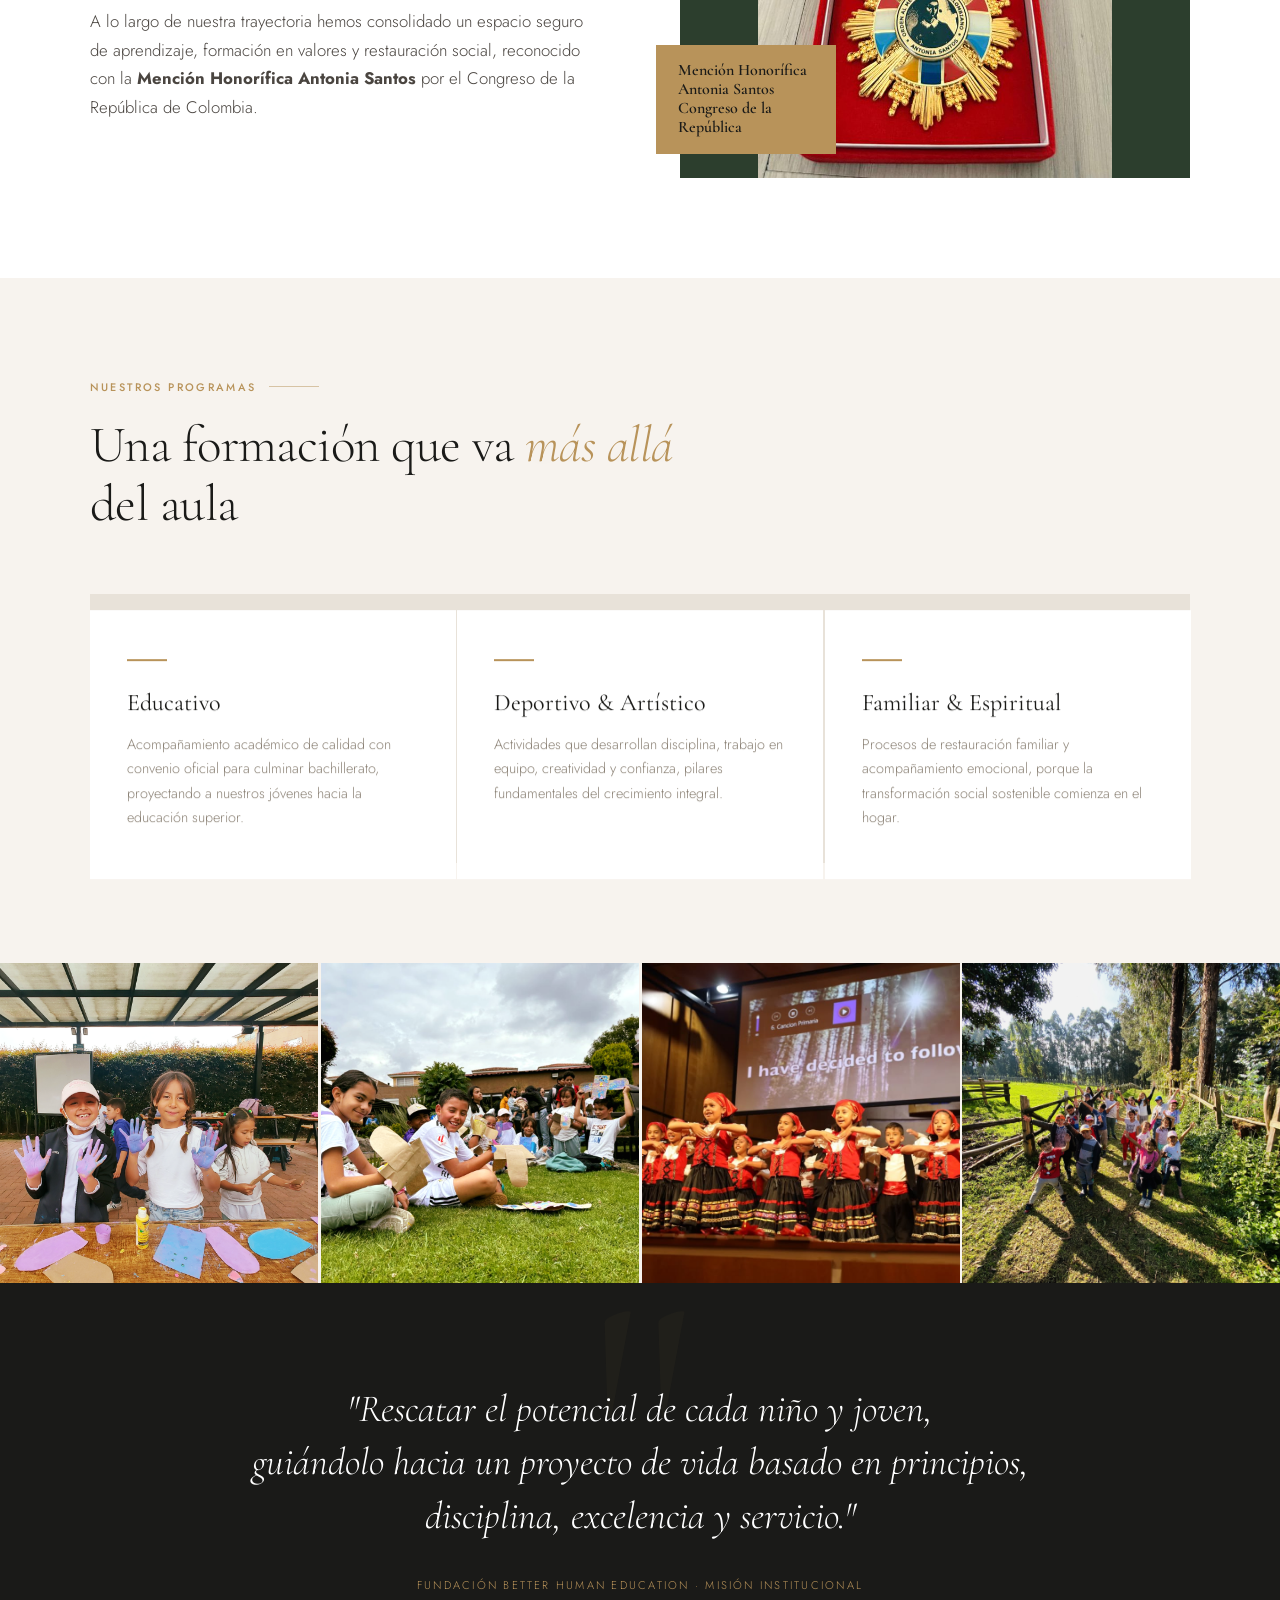
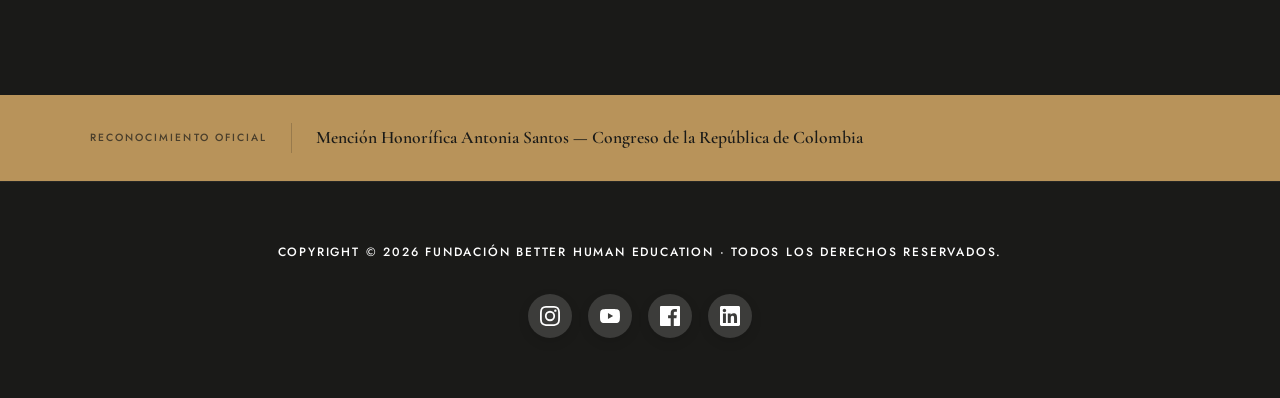
==== commit fbc098ee: "Se mejoran los estilos de la imagen y letra" ====
--- a/index.html
+++ b/index.html
@@ -33,7 +33,7 @@
   <!-- ══ HERO ══ -->
   <section class="hero" style="position:relative;height:100vh;min-height:620px;overflow:hidden;background:#1a1a18;">
     <img src="img/1%20Inicio/11.jpg" alt="Better Human Education" style="width:100%;height:100%;object-fit:cover;display:block;">
-    <div class="hero-content" style="position:absolute;bottom:0;left:0;right:0;padding:0 7vw 7vh;z-index:2;color:white;">
+    <div class="hero-content" style="position:absolute;bottom:0;left:0;right:0;padding:40px 50px;z-index:2;color:white;background:rgba(0,0,0,0.45);border-radius:4px;max-width:800px;margin:0 auto 7vh;">
       <div class="hero-eyebrow" style="display:inline-flex;align-items:center;gap:14px;color:#d4af7a;font-family:'Jost',sans-serif;font-size:0.72rem;font-weight:500;letter-spacing:0.22em;text-transform:uppercase;margin-bottom:20px;">Bogotá, Colombia · Desde 2002</div>
       <h1 class="hero-title" style="font-family:'Cormorant Garamond',Georgia,serif;font-size:clamp(2.8rem,6vw,5.5rem);font-weight:300;line-height:1.08;letter-spacing:-0.01em;max-width:760px;margin-bottom:22px;">
         Transformando vidas a través de la <em style="font-style:italic;color:#d4af7a;">educación integral</em>
--- a/css/style.css
+++ b/css/style.css
@@ -703,27 +703,32 @@
   .page-hero-bg {
     position: absolute;
     inset: 0;
-    background: linear-gradient(120deg, #1a2c1e 0%, #0d1a0e 60%, #1a1a18 100%);
-    background-image: url('../img/2%20Resen%CC%83a%20Histo%CC%81rica/1.jpeg');
-    background-size: cover;
-    background-position: center;
+    background-image: url('../img/2%20Resen%CC%83a%20Histo%CC%81rica/14.jpg') !important;
+    background-size: cover !important;
+    background-position: center !important;
+    filter: brightness(1.3) contrast(1.1) !important;
   }
 
   .page-hero-bg::after {
-    content: '';
-    position: absolute;
-    inset: 0;
-    background: linear-gradient(to right, rgba(10,14,10,0.85) 40%, rgba(10,14,10,0.3) 100%);
+    content: '' !important;
+    position: absolute !important;
+    inset: 0 !important;
+    background: linear-gradient(120deg, #1a2c1e 0%, #0d1a0e 60%, #1a1a18 100%) !important;
+    opacity: 0.25 !important;
+    display: block !important;
   }
 
   .page-hero-bg::before {
-    display: none;
+    display: none !important;
   }
 
   .page-hero-content {
     position: relative;
     z-index: 2;
-    padding: 0 7vw;
+    padding: 40px 50px;
+    background: rgba(0, 0, 0, 0.45);
+    border-radius: 4px;
+    max-width: 800px;
   }
 
   .page-eyebrow {
@@ -763,7 +768,7 @@
   .page-subtitle {
     margin-top: 20px;
     font-size: 1rem;
-    color: rgba(255,255,255,0.55);
+    color: rgba(255,255,255,0.9);
     max-width: 420px;
     opacity: 0;
     animation: fadeIn 0.8s 0.6s ease forwards;
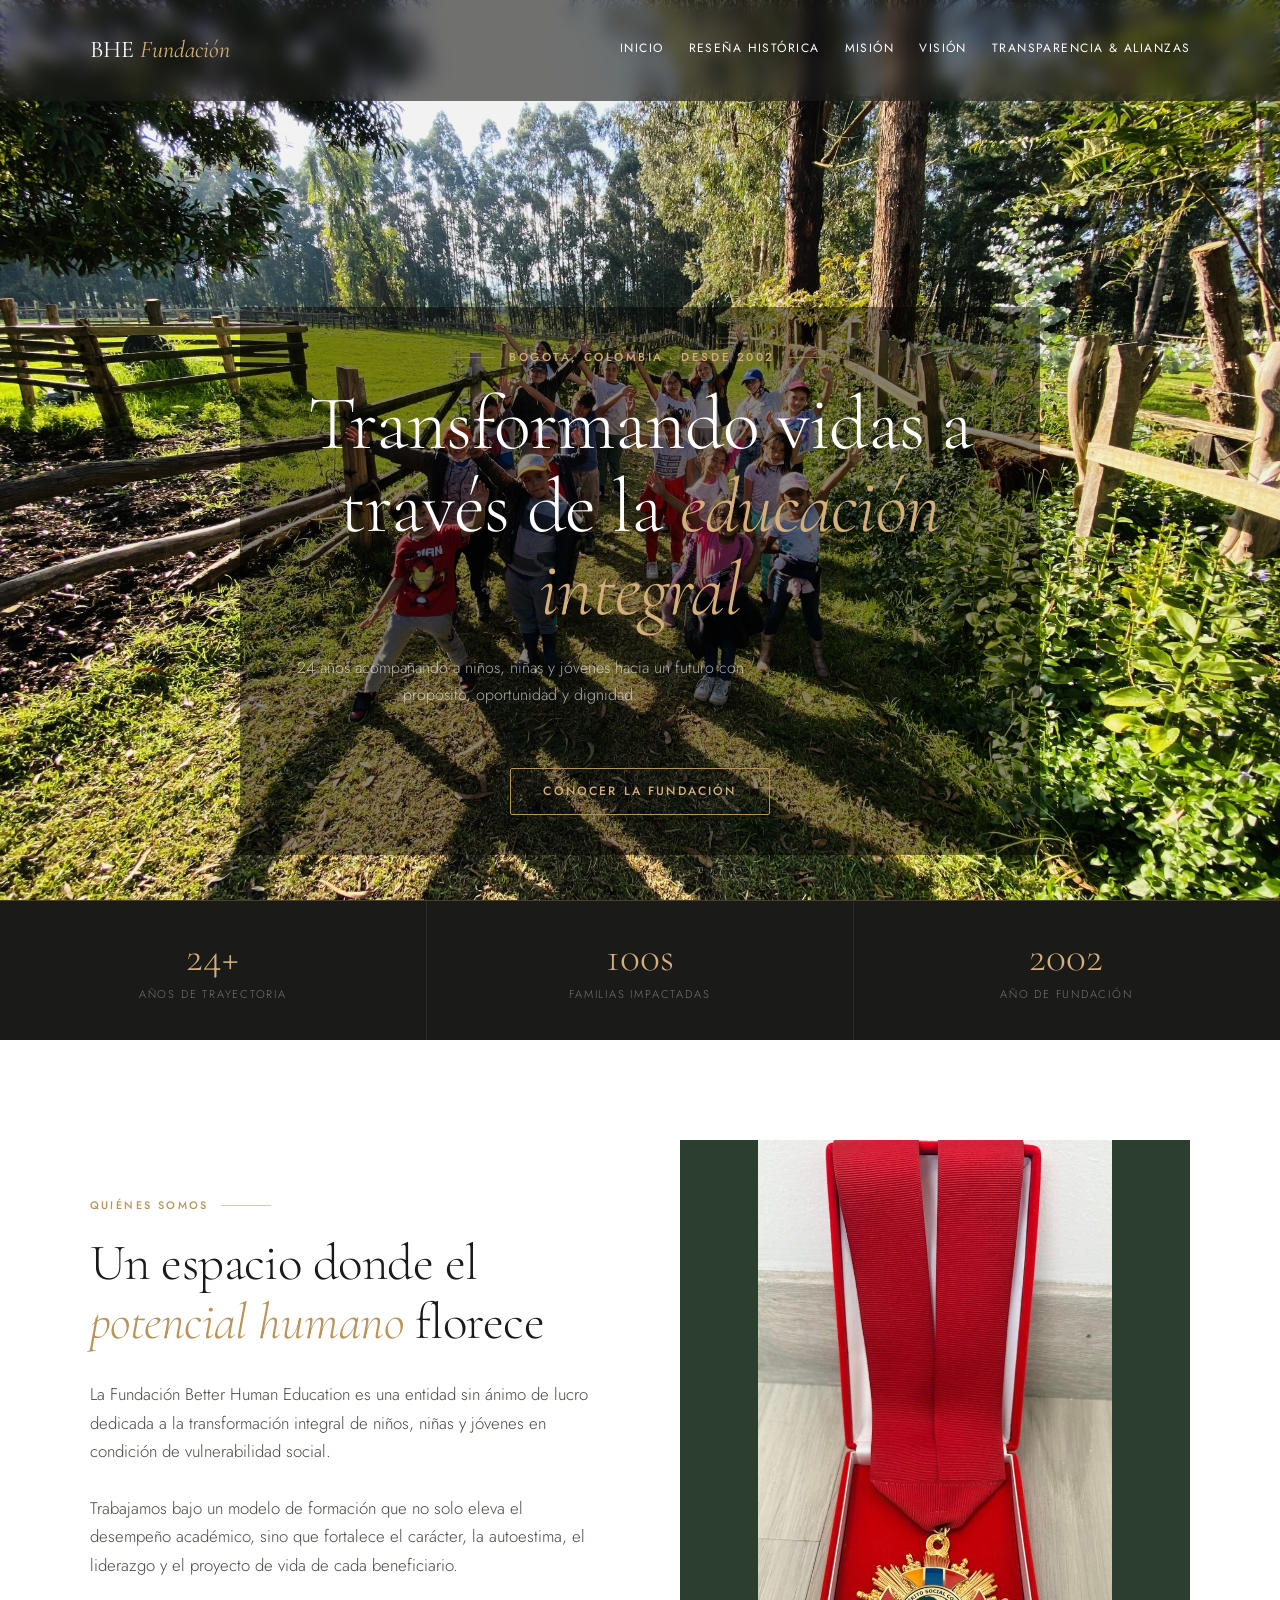
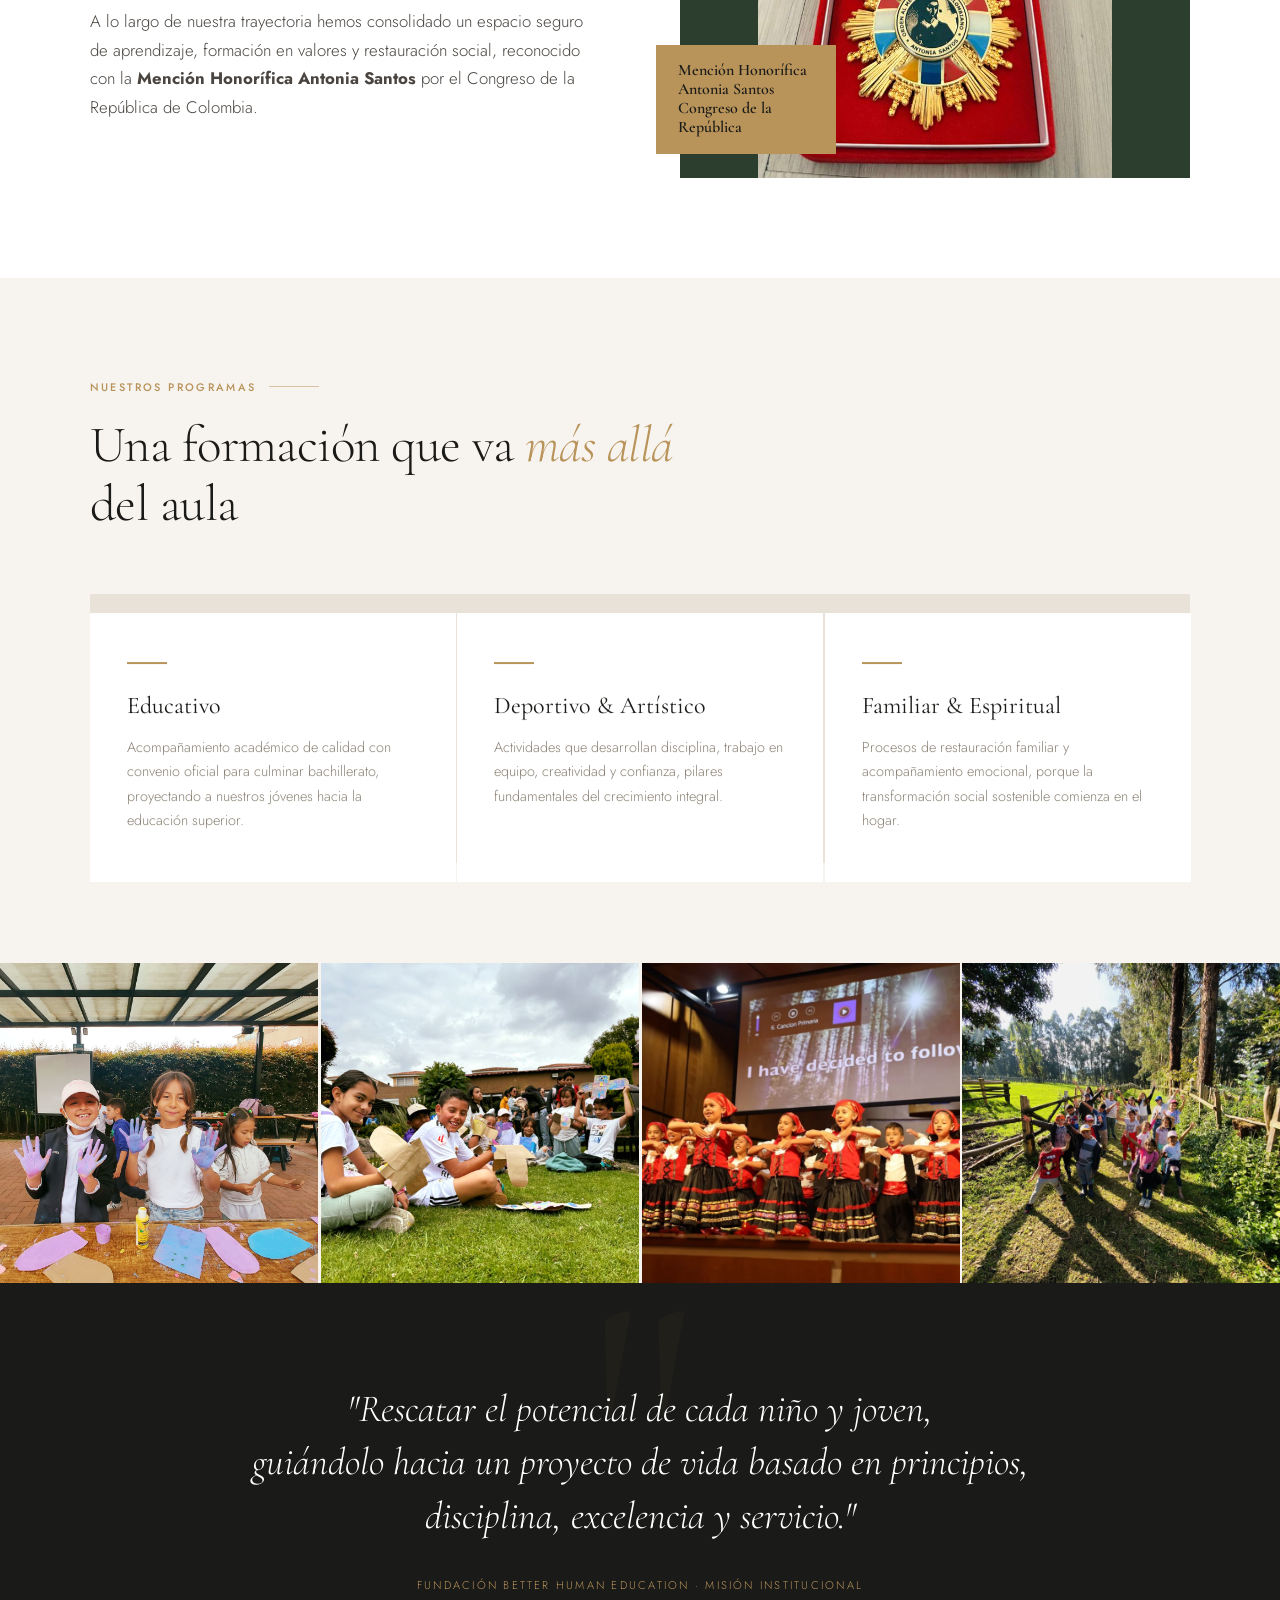
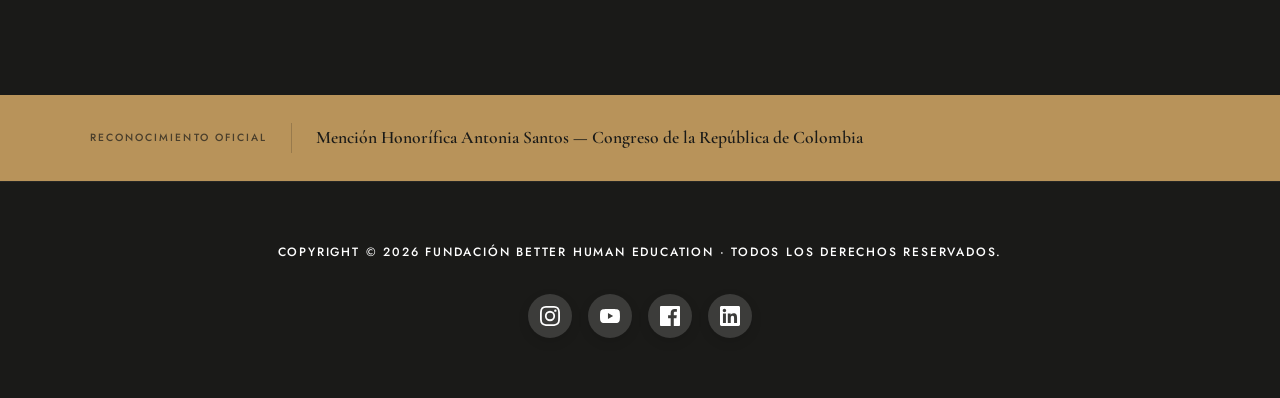
==== commit e298af80: "Se da mejora a las imagenes y a la pagina completa, mejorando estilo" ====
--- a/index.html
+++ b/index.html
@@ -13,6 +13,46 @@
   <style>
     .gallery-cell:hover img { transform: scale(1.05); }
     .hero-cta:hover { background: #b8935a; color: #1a1a18; }
+
+    /* Mobile refinements */
+    @media (max-width: 768px) {
+      .hero-content {
+        max-width: 100% !important;
+        margin: 0 !important;
+        padding: 16px 5vw 20px !important;
+        border-radius: 0 !important;
+      }
+      .hero-title {
+        font-size: clamp(1.5rem, 6vw, 2.2rem) !important;
+        margin-bottom: 8px !important;
+      }
+      .hero-subtitle {
+        font-size: 0.78rem !important;
+        margin-bottom: 16px !important;
+      }
+      .hero-eyebrow {
+        font-size: 0.55rem !important;
+        margin-bottom: 8px !important;
+        gap: 8px !important;
+      }
+      .hero-cta {
+        padding: 8px 20px !important;
+        font-size: 0.65rem !important;
+      }
+      .photo-badge {
+        left: 0 !important;
+        bottom: 0 !important;
+        position: relative !important;
+        margin-top: -36px !important;
+        z-index: 2 !important;
+        max-width: 140px !important;
+        font-size: 0.78rem !important;
+        padding: 10px 14px !important;
+      }
+      .photo-accent {
+        display: none !important;
+      }
+    }
   </style>
 </head>
 
@@ -33,15 +73,15 @@
   <!-- ══ HERO ══ -->
   <section class="hero" style="position:relative;height:100vh;min-height:620px;overflow:hidden;background:#1a1a18;">
     <img src="img/1%20Inicio/11.jpg" alt="Better Human Education" style="width:100%;height:100%;object-fit:cover;display:block;">
-    <div class="hero-content" style="position:absolute;bottom:0;left:0;right:0;padding:40px 50px;z-index:2;color:white;background:rgba(0,0,0,0.45);border-radius:4px;max-width:800px;margin:0 auto 7vh;">
-      <div class="hero-eyebrow" style="display:inline-flex;align-items:center;gap:14px;color:#d4af7a;font-family:'Jost',sans-serif;font-size:0.72rem;font-weight:500;letter-spacing:0.22em;text-transform:uppercase;margin-bottom:20px;">Bogotá, Colombia · Desde 2002</div>
-      <h1 class="hero-title" style="font-family:'Cormorant Garamond',Georgia,serif;font-size:clamp(2.8rem,6vw,5.5rem);font-weight:300;line-height:1.08;letter-spacing:-0.01em;max-width:760px;margin-bottom:22px;">
+    <div class="hero-content" style="position:absolute;bottom:0;left:0;right:0;padding:32px 40px;z-index:2;color:white;background:rgba(0,0,0,0.45);border-radius:4px;max-width:800px;margin:0 auto 5vh;">
+      <div class="hero-eyebrow" style="display:inline-flex;align-items:center;gap:14px;color:#d4af7a;font-family:'Jost',sans-serif;font-size:0.72rem;font-weight:500;letter-spacing:0.22em;text-transform:uppercase;margin-bottom:16px;">Bogotá, Colombia · Desde 2002</div>
+      <h1 class="hero-title" style="font-family:'Cormorant Garamond',Georgia,serif;font-size:clamp(2.2rem,6vw,5.5rem);font-weight:300;line-height:1.08;letter-spacing:-0.01em;max-width:760px;margin-bottom:16px;">
         Transformando vidas a través de la <em style="font-style:italic;color:#d4af7a;">educación integral</em>
       </h1>
-      <p class="hero-subtitle" style="font-size:1.05rem;color:rgba(255,255,255,0.65);max-width:480px;margin-bottom:36px;">
+      <p class="hero-subtitle" style="font-size:1rem;color:rgba(255,255,255,0.65);max-width:480px;margin-bottom:24px;">
         24 años acompañando a niños, niñas y jóvenes hacia un futuro con propósito, oportunidad y dignidad.
       </p>
-      <a href="#sobre-nosotros" class="hero-cta" style="display:inline-block;padding:14px 38px;border:1px solid #b8935a;color:#d4af7a;font-family:'Jost',sans-serif;font-size:0.78rem;font-weight:500;letter-spacing:0.18em;text-transform:uppercase;text-decoration:none;">Conocer la fundación</a>
+      <a href="#sobre-nosotros" class="hero-cta" style="display:inline-block;padding:12px 32px;border:1px solid #b8935a;color:#d4af7a;font-family:'Jost',sans-serif;font-size:0.75rem;font-weight:500;letter-spacing:0.18em;text-transform:uppercase;text-decoration:none;">Conocer la fundación</a>
     </div>
   </section>
 
--- a/css/style.css
+++ b/css/style.css
@@ -1,2872 +1,3422 @@
-
 /* ==========================================
    ESTILOS DE 01_inicio.html
    ========================================== */
 
 *,
-    *::before,
-    *::after {
-      box-sizing: border-box;
-      margin: 0;
-      padding: 0;
-    }
-
-    :root {
-      --ink: #1a1a18;
-      --gold: #b8935a;
-      --gold-lt: #d4af7a;
-      --cream: #f7f3ee;
-      --stone: #e8e2d9;
-      --muted: #8a8074;
-      --white: #ffffff;
-      --serif: 'Cormorant Garamond', Georgia, serif;
-      --sans: 'Jost', sans-serif;
-    }
-
-    html {
-      scroll-behavior: smooth;
-    }
-
-    body {
-      background: var(--cream);
-      color: var(--ink);
-      font-family: var(--sans);
-      font-weight: 300;
-      line-height: 1.7;
-      overflow-x: hidden;
-    }
-
-    /* ── HEADER ── */
-    .site-header {
-      position: absolute;
-      top: 0;
-      left: 0;
-      width: 100%;
-      padding: 30px 7vw;
-      display: flex;
-      justify-content: space-between;
-      align-items: center;
-      z-index: 100;
-      background: rgba(26, 26, 24, 0.6);
-      backdrop-filter: blur(8px);
-    }
-
-    .site-logo {
-      font-family: var(--serif);
-      font-size: 1.5rem;
-      color: var(--white);
-      text-decoration: none;
-      font-weight: 400;
-    }
-
-    .site-logo em {
-      color: var(--gold-lt);
-      font-style: italic;
-    }
-
-    .site-nav {
-      display: flex;
-      gap: 25px;
-      align-items: center;
-    }
-
-    .site-nav a {
-      color: var(--white);
-      text-decoration: none;
-      font-family: var(--sans);
-      font-size: 0.75rem;
-      font-weight: 400;
-      letter-spacing: 0.12em;
-      text-transform: uppercase;
-      transition: color 0.3s;
-    }
-
-    .site-nav a:hover {
-      color: var(--gold-lt);
-    }
-
-    @media (max-width: 900px) {
-      .site-header {
-        flex-direction: column;
-        gap: 20px;
-      }
-
-      .site-nav {
-        flex-wrap: wrap;
-        justify-content: center;
-      }
-    }
-
-    /* ── HERO ── */
-    .hero {
-      position: relative;
-      height: 100vh;
-      min-height: 620px;
-      display: flex;
-      align-items: flex-end;
-      overflow: hidden;
-    }
-
-    .hero-photo {
-      position: absolute;
-      inset: 0;
-      z-index: 0;
-    }
-    .hero-photo img {
-      width: 100%;
-      height: 100%;
-      object-fit: cover;
-      display: block;
-    }
-
-    .hero-photo::after {
-      display: none;
-    }
-
-    /* Foto placeholder label - REMOVED */
-    .hero-photo::before {
-      display: none;
-    }
-
-    .hero-content {
-      position: relative;
-      z-index: 2;
-      width: 100%;
-      padding: 0 7vw 7vh;
-    }
-
-    .hero-eyebrow {
-      display: inline-flex;
-      align-items: center;
-      gap: 14px;
-      color: var(--gold-lt);
-      font-family: var(--sans);
-      font-size: 0.72rem;
-      font-weight: 500;
-      letter-spacing: 0.22em;
-      text-transform: uppercase;
-      margin-bottom: 20px;
-      opacity: 0;
-      animation: fadeUp 0.9s 0.2s ease forwards;
-    }
-
-    .hero-eyebrow::before {
-      content: '';
-      width: 40px;
-      height: 1px;
-      background: var(--gold);
-    }
-
-    .hero-title {
-      font-family: var(--serif);
-      font-size: clamp(2.8rem, 6vw, 5.5rem);
-      font-weight: 300;
-      color: var(--white);
-      line-height: 1.08;
-      letter-spacing: -0.01em;
-      max-width: 760px;
-      opacity: 0;
-      animation: fadeUp 0.9s 0.4s ease forwards;
-    }
-
-    .hero-title em {
-      font-style: italic;
-      color: var(--gold-lt);
-    }
-
-    .hero-subtitle {
-      margin-top: 22px;
-      font-size: 1.05rem;
-      color: rgba(255, 255, 255, 0.65);
-      max-width: 480px;
-      opacity: 0;
-      animation: fadeUp 0.9s 0.6s ease forwards;
-    }
-
-    .hero-cta {
-      margin-top: 36px;
-      display: inline-block;
-      padding: 14px 38px;
-      border: 1px solid var(--gold);
-      color: var(--gold-lt);
-      font-family: var(--sans);
-      font-size: 0.78rem;
-      font-weight: 500;
-      letter-spacing: 0.18em;
-      text-transform: uppercase;
-      text-decoration: none;
-      transition: background 0.3s, color 0.3s;
-      opacity: 0;
-      animation: fadeUp 0.9s 0.8s ease forwards;
-    }
-
-    .hero-cta:hover {
-      background: var(--gold);
-      color: var(--ink);
-    }
-
-    /* ── STATS BAR ── */
-    .stats-bar {
-      background: var(--ink);
-      display: grid;
-      grid-template-columns: repeat(3, 1fr);
-      border-top: 1px solid rgba(184, 147, 90, 0.3);
-    }
-
-    .stat {
-      padding: 36px 40px;
-      border-right: 1px solid rgba(184, 147, 90, 0.15);
-      text-align: center;
-      opacity: 0;
-      animation: fadeUp 0.8s ease forwards;
-    }
-
-    .stat:nth-child(1) {
-      animation-delay: 0.2s;
-    }
-
-    .stat:nth-child(2) {
-      animation-delay: 0.35s;
-    }
-
-    .stat:nth-child(3) {
-      animation-delay: 0.5s;
-      border-right: none;
-    }
-
-    .stat-number {
-      font-family: var(--serif);
-      font-size: 2.6rem;
-      font-weight: 300;
-      color: var(--gold-lt);
-      display: block;
-      line-height: 1;
-    }
-
-    .stat-label {
-      display: block;
-      margin-top: 6px;
-      font-size: 0.7rem;
-      letter-spacing: 0.16em;
-      text-transform: uppercase;
-      color: rgba(255, 255, 255, 0.4);
-    }
-
-    /* ── SECTIONS ── */
-    .section {
-      padding: 100px 7vw;
-    }
-
-    .section-label {
-      display: flex;
-      align-items: center;
-      gap: 12px;
-      font-size: 0.68rem;
-      font-weight: 500;
-      letter-spacing: 0.22em;
-      text-transform: uppercase;
-      color: var(--gold);
-      margin-bottom: 28px;
-    }
-
-    .section-label::after {
-      content: '';
-      flex: 1;
-      max-width: 60px;
-      height: 1px;
-      background: var(--gold);
-      opacity: 0.5;
-    }
-
-    .section-title {
-      font-family: var(--serif);
-      font-size: clamp(2rem, 4vw, 3.2rem);
-      font-weight: 300;
-      line-height: 1.15;
-      letter-spacing: -0.01em;
-      color: var(--ink);
-      max-width: 620px;
-    }
-
-    .section-title em {
-      font-style: italic;
-      color: var(--gold);
-    }
-
-    /* ── ABOUT SPLIT ── */
-    .about-grid {
-      display: grid;
-      grid-template-columns: 1fr 1fr;
-      gap: 80px;
-      align-items: center;
-      padding: 100px 7vw;
-      background: var(--white);
-    }
-
-    .about-text p {
-      margin-top: 28px;
-      font-size: 1.05rem;
-      color: #4a4540;
-      max-width: 520px;
-    }
-
-    .about-photo-block {
-      position: relative;
-    }
+*::before,
+*::after {
+  box-sizing: border-box;
+  margin: 0;
+  padding: 0;
+}
+
+:root {
+  --ink: #1a1a18;
+  --gold: #b8935a;
+  --gold-lt: #d4af7a;
+  --cream: #f7f3ee;
+  --stone: #e8e2d9;
+  --muted: #8a8074;
+  --white: #ffffff;
+  --serif: 'Cormorant Garamond', Georgia, serif;
+  --sans: 'Jost', sans-serif;
+}
+
+html {
+  scroll-behavior: smooth;
+}
+
+body {
+  background: var(--cream);
+  color: var(--ink);
+  font-family: var(--sans);
+  font-weight: 300;
+  line-height: 1.7;
+  overflow-x: hidden;
+}
+
+/* ── HEADER ── */
+.site-header {
+  position: absolute;
+  top: 0;
+  left: 0;
+  width: 100%;
+  padding: 30px 7vw;
+  display: flex;
+  justify-content: space-between;
+  align-items: center;
+  z-index: 100;
+  background: rgba(26, 26, 24, 0.6);
+  backdrop-filter: blur(8px);
+}
+
+.site-logo {
+  font-family: var(--serif);
+  font-size: 1.5rem;
+  color: var(--white);
+  text-decoration: none;
+  font-weight: 400;
+}
+
+.site-logo em {
+  color: var(--gold-lt);
+  font-style: italic;
+}
+
+.site-nav {
+  display: flex;
+  gap: 25px;
+  align-items: center;
+}
+
+.site-nav a {
+  color: var(--white);
+  text-decoration: none;
+  font-family: var(--sans);
+  font-size: 0.75rem;
+  font-weight: 400;
+  letter-spacing: 0.12em;
+  text-transform: uppercase;
+  transition: color 0.3s;
+}
+
+.site-nav a:hover {
+  color: var(--gold-lt);
+}
+
+@media (max-width: 900px) {
+  .site-header {
+    flex-direction: column;
+    gap: 20px;
+  }
+
+  .site-nav {
+    flex-wrap: wrap;
+    justify-content: center;
+  }
+}
+
+/* ── HERO ── */
+.hero {
+  position: relative;
+  height: 100vh;
+  min-height: 620px;
+  display: flex;
+  align-items: flex-end;
+  overflow: hidden;
+}
+
+.hero-photo {
+  position: absolute;
+  inset: 0;
+  z-index: 0;
+}
+
+.hero-photo img {
+  width: 100%;
+  height: 100%;
+  object-fit: cover;
+  display: block;
+}
+
+.hero-photo::after {
+  display: none;
+}
+
+/* Foto placeholder label - REMOVED */
+.hero-photo::before {
+  display: none;
+}
+
+.hero-content {
+  position: relative;
+  z-index: 2;
+  width: 100%;
+  padding: 0 7vw 7vh;
+}
+
+.hero-eyebrow {
+  display: inline-flex;
+  align-items: center;
+  gap: 14px;
+  color: var(--gold-lt);
+  font-family: var(--sans);
+  font-size: 0.72rem;
+  font-weight: 500;
+  letter-spacing: 0.22em;
+  text-transform: uppercase;
+  margin-bottom: 20px;
+  opacity: 0;
+  animation: fadeUp 0.9s 0.2s ease forwards;
+}
+
+.hero-eyebrow::before {
+  content: '';
+  width: 40px;
+  height: 1px;
+  background: var(--gold);
+}
+
+.hero-title {
+  font-family: var(--serif);
+  font-size: clamp(2.8rem, 6vw, 5.5rem);
+  font-weight: 300;
+  color: var(--white);
+  line-height: 1.08;
+  letter-spacing: -0.01em;
+  max-width: 760px;
+  opacity: 0;
+  animation: fadeUp 0.9s 0.4s ease forwards;
+}
+
+.hero-title em {
+  font-style: italic;
+  color: var(--gold-lt);
+}
+
+.hero-subtitle {
+  margin-top: 22px;
+  font-size: 1.05rem;
+  color: rgba(255, 255, 255, 0.65);
+  max-width: 480px;
+  opacity: 0;
+  animation: fadeUp 0.9s 0.6s ease forwards;
+}
+
+.hero-cta {
+  margin-top: 36px;
+  display: inline-block;
+  padding: 14px 38px;
+  border: 1px solid var(--gold);
+  color: var(--gold-lt);
+  font-family: var(--sans);
+  font-size: 0.78rem;
+  font-weight: 500;
+  letter-spacing: 0.18em;
+  text-transform: uppercase;
+  text-decoration: none;
+  transition: background 0.3s, color 0.3s;
+  opacity: 0;
+  animation: fadeUp 0.9s 0.8s ease forwards;
+}
+
+.hero-cta:hover {
+  background: var(--gold);
+  color: var(--ink);
+}
+
+/* ── STATS BAR ── */
+.stats-bar {
+  background: var(--ink);
+  display: grid;
+  grid-template-columns: repeat(3, 1fr);
+  border-top: 1px solid rgba(184, 147, 90, 0.3);
+}
+
+.stat {
+  padding: 36px 40px;
+  border-right: 1px solid rgba(184, 147, 90, 0.15);
+  text-align: center;
+  opacity: 0;
+  animation: fadeUp 0.8s ease forwards;
+}
+
+.stat:nth-child(1) {
+  animation-delay: 0.2s;
+}
+
+.stat:nth-child(2) {
+  animation-delay: 0.35s;
+}
+
+.stat:nth-child(3) {
+  animation-delay: 0.5s;
+  border-right: none;
+}
+
+.stat-number {
+  font-family: var(--serif);
+  font-size: 2.6rem;
+  font-weight: 300;
+  color: var(--gold-lt);
+  display: block;
+  line-height: 1;
+}
+
+.stat-label {
+  display: block;
+  margin-top: 6px;
+  font-size: 0.7rem;
+  letter-spacing: 0.16em;
+  text-transform: uppercase;
+  color: rgba(255, 255, 255, 0.4);
+}
+
+/* ── SECTIONS ── */
+.section {
+  padding: 100px 7vw;
+}
+
+.section-label {
+  display: flex;
+  align-items: center;
+  gap: 12px;
+  font-size: 0.68rem;
+  font-weight: 500;
+  letter-spacing: 0.22em;
+  text-transform: uppercase;
+  color: var(--gold);
+  margin-bottom: 28px;
+}
+
+.section-label::after {
+  content: '';
+  flex: 1;
+  max-width: 60px;
+  height: 1px;
+  background: var(--gold);
+  opacity: 0.5;
+}
+
+.section-title {
+  font-family: var(--serif);
+  font-size: clamp(2rem, 4vw, 3.2rem);
+  font-weight: 300;
+  line-height: 1.15;
+  letter-spacing: -0.01em;
+  color: var(--ink);
+  max-width: 620px;
+}
+
+.section-title em {
+  font-style: italic;
+  color: var(--gold);
+}
+
+/* ── ABOUT SPLIT ── */
+.about-grid {
+  display: grid;
+  grid-template-columns: 1fr 1fr;
+  gap: 80px;
+  align-items: center;
+  padding: 100px 7vw;
+  background: var(--white);
+}
+
+.about-text p {
+  margin-top: 28px;
+  font-size: 1.05rem;
+  color: #4a4540;
+  max-width: 520px;
+}
+
+.about-photo-block {
+  position: relative;
+}
 
 .photo-frame {
-      width: 100%;
-      aspect-ratio: 4/5;
-      background: linear-gradient(135deg, #2c3e2d 0%, #1a2a1c 100%);
-      position: relative;
-      overflow: hidden;
-    }
-    .photo-frame img {
-      width: 100%;
-      height: 100%;
-      object-fit: cover;
-      display: block;
-    }
-
-    .photo-frame::before {
-      display: none;
-    }
-
-    .photo-accent {
-      position: absolute;
-      bottom: -20px;
-      right: -20px;
-      width: 120px;
-      height: 120px;
-      border: 1px solid var(--gold);
-      opacity: 0.4;
-      z-index: -1;
-    }
-
-    .photo-badge {
-      position: absolute;
-      bottom: 24px;
-      left: -24px;
-      background: var(--gold);
-      color: var(--ink);
-      padding: 16px 22px;
-      font-family: var(--serif);
-      font-size: 1rem;
-      font-weight: 600;
-      line-height: 1.2;
-      max-width: 180px;
-    }
-
-    /* ── PROGRAMS ── */
-    .programs {
-      background: var(--cream);
-    }
-
-    .programs-grid {
-      display: grid;
-      grid-template-columns: repeat(3, 1fr);
-      gap: 2px;
-      margin-top: 60px;
-      background: var(--stone);
-    }
-
-    .program-card {
-      background: var(--white);
-      padding: 48px 36px;
-      transition: transform 0.3s;
-    }
-
-    .program-card:hover {
-      transform: translateY(-4px);
-    }
-
-    .program-icon {
-      width: 40px;
-      height: 2px;
-      background: var(--gold);
-      margin-bottom: 28px;
-    }
-
-    .program-name {
-      font-family: var(--serif);
-      font-size: 1.5rem;
-      font-weight: 400;
-      color: var(--ink);
-      margin-bottom: 14px;
-      line-height: 1.2;
-    }
-
-    .program-desc {
-      font-size: 0.9rem;
-      color: var(--muted);
-      line-height: 1.7;
-    }
-
-    /* ── QUOTE ── */
-    .quote-section {
-      background: var(--ink);
-      padding: 100px 12vw;
-      text-align: center;
-      position: relative;
-      overflow: hidden;
-    }
-
-    .quote-section::before {
-      content: '"';
-      position: absolute;
-      top: -40px;
-      left: 50%;
-      transform: translateX(-50%);
-      font-family: var(--serif);
-      font-size: 24rem;
-      color: rgba(184, 147, 90, 0.04);
-      line-height: 1;
-      pointer-events: none;
-    }
-
-    .quote-text {
-      font-family: var(--serif);
-      font-size: clamp(1.5rem, 3vw, 2.5rem);
-      font-weight: 300;
-      font-style: italic;
-      color: var(--white);
-      line-height: 1.4;
-      position: relative;
-      z-index: 1;
-    }
-
-    .quote-source {
-      margin-top: 32px;
-      font-size: 0.7rem;
-      letter-spacing: 0.2em;
-      text-transform: uppercase;
-      color: var(--gold);
-      position: relative;
-      z-index: 1;
-    }
-
-    /* ── RECOGNITION ── */
-    .recognition-banner {
-      background: var(--gold);
-      padding: 28px 7vw;
-      display: flex;
-      align-items: center;
-      gap: 24px;
-    }
-
-    .recognition-label {
-      font-size: 0.65rem;
-      font-weight: 500;
-      letter-spacing: 0.2em;
-      text-transform: uppercase;
-      color: var(--ink);
-      white-space: nowrap;
-      opacity: 0.7;
-    }
-
-    .recognition-text {
-      font-family: var(--serif);
-      font-size: 1.1rem;
-      font-weight: 600;
-      color: var(--ink);
-    }
-
-    .recognition-divider {
-      width: 1px;
-      height: 30px;
-      background: rgba(26, 26, 24, 0.2);
-    }
-
-    /* ── PHOTO GALLERY STRIP ── */
-    .gallery-strip {
-      display: grid;
-      grid-template-columns: repeat(4, 1fr);
-      height: 320px;
-      gap: 3px;
-    }
-
-    .gallery-cell {
-      position: relative;
-      overflow: hidden;
-      cursor: pointer;
-      transition: transform 0.6s cubic-bezier(0.25, 1, 0.5, 1), filter 0.4s ease;
-    }
-    .gallery-cell img {
-      width: 100%;
-      height: 100%;
-      object-fit: cover;
-      display: block;
-      transition: transform 0.6s cubic-bezier(0.25, 1, 0.5, 1);
-    }
-    .gallery-cell:hover img {
-      transform: scale(1.05);
-    }
-
-    .gallery-cell::before {
-      display: none;
-    }
-
-    /* ── FOOTER ── */
-    .site-footer {
-      background: var(--ink);
-      padding: 60px 7vw;
-      text-align: center;
-      display: flex;
-      flex-direction: column;
-      align-items: center;
-      gap: 32px;
-      border-top: 1px solid rgba(255, 255, 255, 0.05);
-    }
-
-    .footer-copy {
-      font-size: 0.75rem;
-      font-weight: 500;
-      letter-spacing: 0.15em;
-      text-transform: uppercase;
-      color: var(--white);
-    }
-
-    .footer-socials {
-      display: flex;
-      gap: 16px;
-    }
-
-    .social-icon {
-      width: 44px;
-      height: 44px;
-      border-radius: 50%;
-      background: rgba(255, 255, 255, 0.15);
-      display: flex;
-      align-items: center;
-      justify-content: center;
-      color: var(--white);
-      text-decoration: none;
-      transition: background 0.3s, transform 0.3s, color 0.3s;
-    }
-
-    .social-icon:hover {
-      background: var(--gold);
-      color: var(--ink);
-      transform: translateY(-4px);
-    }
-
-    .social-icon svg {
-      width: 20px;
-      height: 20px;
-      fill: currentColor;
-    }
-
-    /* ── ANIMATIONS ── */
-    @keyframes fadeUp {
-      from {
-        opacity: 0;
-        transform: translateY(24px);
-      }
-
-      to {
-        opacity: 1;
-        transform: translateY(0);
-      }
-    }
-
-    /* ── RESPONSIVE ── */
-    @media (max-width: 768px) {
-      .about-grid {
-        grid-template-columns: 1fr;
-        gap: 40px;
-      }
-
-      .programs-grid {
-        grid-template-columns: 1fr;
-      }
-
-      .stats-bar {
-        grid-template-columns: 1fr;
-      }
-
-      .stat {
-        border-right: none;
-        border-bottom: 1px solid rgba(184, 147, 90, 0.15);
-      }
-
-      .gallery-strip {
-        grid-template-columns: repeat(2, 1fr);
-        height: 240px;
-      }
-
-      .recognition-banner {
-        flex-direction: column;
-        align-items: flex-start;
-      }
-
-      .recognition-divider {
-        display: none;
-      }
-    }
-/* ==========================================
-   ESTILOS DE 02_resena_historica.html
-   ========================================== */
-
-*, *::before, *::after { box-sizing: border-box; margin: 0; padding: 0; }
-
-  :root {
-    --ink:     #1a1a18;
-    --gold:    #b8935a;
-    --gold-lt: #d4af7a;
-    --cream:   #f7f3ee;
-    --stone:   #e8e2d9;
-    --muted:   #8a8074;
-    --white:   #ffffff;
-    --serif:   'Cormorant Garamond', Georgia, serif;
-    --sans:    'Jost', sans-serif;
-  }
-
-  html { scroll-behavior: smooth; }
-
-  body {
-    background: var(--cream);
-    color: var(--ink);
-    font-family: var(--sans);
-    font-weight: 300;
-    line-height: 1.7;
-    overflow-x: hidden;
-  }
-
-  /* ── HEADER ── */
+  width: 100%;
+  aspect-ratio: 4/5;
+  background: linear-gradient(135deg, #2c3e2d 0%, #1a2a1c 100%);
+  position: relative;
+  overflow: hidden;
+}
+
+.photo-frame img {
+  width: 100%;
+  height: 100%;
+  object-fit: cover;
+  display: block;
+}
+
+.photo-frame::before {
+  display: none;
+}
+
+.photo-accent {
+  position: absolute;
+  bottom: -20px;
+  right: -20px;
+  width: 120px;
+  height: 120px;
+  border: 1px solid var(--gold);
+  opacity: 0.4;
+  z-index: -1;
+}
+
+.photo-badge {
+  position: absolute;
+  bottom: 24px;
+  left: -24px;
+  background: var(--gold);
+  color: var(--ink);
+  padding: 16px 22px;
+  font-family: var(--serif);
+  font-size: 1rem;
+  font-weight: 600;
+  line-height: 1.2;
+  max-width: 180px;
+}
+
+/* ── PROGRAMS ── */
+.programs {
+  background: var(--cream);
+}
+
+.programs-grid {
+  display: grid;
+  grid-template-columns: repeat(3, 1fr);
+  gap: 2px;
+  margin-top: 60px;
+  background: var(--stone);
+}
+
+.program-card {
+  background: var(--white);
+  padding: 48px 36px;
+  transition: transform 0.3s;
+}
+
+.program-card:hover {
+  transform: translateY(-4px);
+}
+
+.program-icon {
+  width: 40px;
+  height: 2px;
+  background: var(--gold);
+  margin-bottom: 28px;
+}
+
+.program-name {
+  font-family: var(--serif);
+  font-size: 1.5rem;
+  font-weight: 400;
+  color: var(--ink);
+  margin-bottom: 14px;
+  line-height: 1.2;
+}
+
+.program-desc {
+  font-size: 0.9rem;
+  color: var(--muted);
+  line-height: 1.7;
+}
+
+/* ── QUOTE ── */
+.quote-section {
+  background: var(--ink);
+  padding: 100px 12vw;
+  text-align: center;
+  position: relative;
+  overflow: hidden;
+}
+
+.quote-section::before {
+  content: '"';
+  position: absolute;
+  top: -40px;
+  left: 50%;
+  transform: translateX(-50%);
+  font-family: var(--serif);
+  font-size: 24rem;
+  color: rgba(184, 147, 90, 0.04);
+  line-height: 1;
+  pointer-events: none;
+}
+
+.quote-text {
+  font-family: var(--serif);
+  font-size: clamp(1.5rem, 3vw, 2.5rem);
+  font-weight: 300;
+  font-style: italic;
+  color: var(--white);
+  line-height: 1.4;
+  position: relative;
+  z-index: 1;
+}
+
+.quote-source {
+  margin-top: 32px;
+  font-size: 0.7rem;
+  letter-spacing: 0.2em;
+  text-transform: uppercase;
+  color: var(--gold);
+  position: relative;
+  z-index: 1;
+}
+
+/* ── RECOGNITION ── */
+.recognition-banner {
+  background: var(--gold);
+  padding: 28px 7vw;
+  display: flex;
+  align-items: center;
+  gap: 24px;
+}
+
+.recognition-label {
+  font-size: 0.65rem;
+  font-weight: 500;
+  letter-spacing: 0.2em;
+  text-transform: uppercase;
+  color: var(--ink);
+  white-space: nowrap;
+  opacity: 0.7;
+}
+
+.recognition-text {
+  font-family: var(--serif);
+  font-size: 1.1rem;
+  font-weight: 600;
+  color: var(--ink);
+}
+
+.recognition-divider {
+  width: 1px;
+  height: 30px;
+  background: rgba(26, 26, 24, 0.2);
+}
+
+/* ── PHOTO GALLERY STRIP ── */
+.gallery-strip {
+  display: grid;
+  grid-template-columns: repeat(4, 1fr);
+  height: 320px;
+  gap: 3px;
+}
+
+.gallery-cell {
+  position: relative;
+  overflow: hidden;
+  cursor: pointer;
+  transition: transform 0.6s cubic-bezier(0.25, 1, 0.5, 1), filter 0.4s ease;
+}
+
+.gallery-cell img {
+  width: 100%;
+  height: 100%;
+  object-fit: cover;
+  display: block;
+  transition: transform 0.6s cubic-bezier(0.25, 1, 0.5, 1);
+}
+
+.gallery-cell:hover img {
+  transform: scale(1.05);
+}
+
+.gallery-cell::before {
+  display: none;
+}
+
+/* ── RESPONSIVE ── */
+@media (max-width: 768px) {
   .site-header {
-    position: absolute;
-    top: 0;
-    left: 0;
-    width: 100%;
-    padding: 30px 7vw;
-    display: flex;
-    justify-content: space-between;
-    align-items: center;
-    z-index: 100;
+    padding: 12px 5vw !important;
+    background: rgba(26, 26, 24, 0.88) !important;
+    gap: 8px !important;
   }
 
   .site-logo {
-    font-family: var(--serif);
-    font-size: 1.5rem;
-    color: var(--white);
-    text-decoration: none;
-    font-weight: 400;
-  }
-
-  .site-logo em {
-    color: var(--gold-lt);
-    font-style: italic;
+    font-size: 1.1rem !important;
   }
 
   .site-nav {
-    display: flex;
-    gap: 25px;
-    align-items: center;
+    gap: 14px !important;
   }
 
   .site-nav a {
-    color: var(--white);
-    text-decoration: none;
-    font-family: var(--sans);
-    font-size: 0.75rem;
-    font-weight: 400;
-    letter-spacing: 0.12em;
-    text-transform: uppercase;
-    transition: color 0.3s;
-  }
-
-  .site-nav a:hover {
-    color: var(--gold-lt);
-  }
-
-  @media (max-width: 900px) {
-    .site-header {
-      flex-direction: column;
-      gap: 20px;
-    }
-    .site-nav {
-      flex-wrap: wrap;
-      justify-content: center;
-    }
-  }
-
-  /* ── PAGE HERO ── */
+    font-size: 0.6rem !important;
+    letter-spacing: 0.06em !important;
+  }
+
+  .hero {
+    height: 100vh !important;
+    min-height: 100svh !important;
+  }
+
+  .hero-photo img {
+    object-position: 35% center !important;
+  }
+
+  .hero-content {
+    padding: 16px 5vw 20px !important;
+    max-width: 100% !important;
+    border-radius: 0 !important;
+    margin: 0 !important;
+    bottom: 0 !important;
+  }
+
+  .hero-eyebrow {
+    font-size: 0.55rem !important;
+    margin-bottom: 8px !important;
+    gap: 8px !important;
+  }
+
+  .hero-eyebrow::before {
+    width: 24px !important;
+  }
+
+  .hero-title {
+    font-size: clamp(1.5rem, 6vw, 2.2rem) !important;
+    max-width: 100% !important;
+    margin-bottom: 8px !important;
+  }
+
+  .hero-subtitle {
+    font-size: 0.78rem !important;
+    max-width: 100% !important;
+    margin-top: 8px !important;
+  }
+
+  .hero-cta {
+    margin-top: 12px !important;
+    padding: 8px 20px !important;
+    font-size: 0.65rem !important;
+  }
+
+  .section {
+    padding: 50px 5vw !important;
+  }
+
+  .section-label {
+    font-size: 0.6rem !important;
+    margin-bottom: 16px !important;
+  }
+
+  .section-title {
+    font-size: clamp(1.4rem, 5vw, 1.8rem) !important;
+    max-width: 100% !important;
+  }
+
+  .about-grid {
+    grid-template-columns: 1fr;
+    gap: 24px;
+    padding: 50px 5vw !important;
+  }
+
+  .about-text .section-title {
+    font-size: clamp(1.3rem, 5vw, 1.7rem) !important;
+  }
+
+  .about-text p {
+    font-size: 0.88rem;
+    max-width: 100%;
+    margin-top: 16px !important;
+  }
+
+  .photo-frame {
+    aspect-ratio: 3/4 !important;
+  }
+
+  .photo-badge {
+    left: 0 !important;
+    bottom: 0 !important;
+    max-width: 140px !important;
+    font-size: 0.78rem !important;
+    padding: 10px 14px !important;
+    position: relative !important;
+    margin-top: -36px !important;
+    z-index: 2 !important;
+  }
+
+  .photo-accent {
+    display: none !important;
+  }
+
+  .programs-grid {
+    grid-template-columns: 1fr;
+  }
+
+  .program-card {
+    padding: 24px 20px !important;
+  }
+
+  .program-name {
+    font-size: 1.2rem !important;
+  }
+
+  .program-desc {
+    font-size: 0.82rem !important;
+  }
+
+  .stats-bar {
+    grid-template-columns: 1fr;
+  }
+
+  .stat {
+    padding: 16px 16px !important;
+    border-right: none;
+    border-bottom: 1px solid rgba(184, 147, 90, 0.15);
+  }
+
+  .stat-number {
+    font-size: 1.6rem !important;
+  }
+
+  .stat-label {
+    font-size: 0.6rem !important;
+    margin-top: 4px !important;
+  }
+
+  .gallery-strip {
+    grid-template-columns: repeat(2, 1fr);
+    height: 130px;
+  }
+
+  .quote-section {
+    padding: 50px 5vw 40px !important;
+  }
+
+  .quote-text {
+    font-size: clamp(1.1rem, 4vw, 1.4rem) !important;
+  }
+
+  .quote-source {
+    font-size: 0.6rem !important;
+    margin-top: 16px !important;
+  }
+
+  .recognition-banner {
+    flex-direction: column;
+    align-items: flex-start;
+    padding: 16px 5vw !important;
+    gap: 8px !important;
+  }
+
+  .recognition-label {
+    font-size: 0.55rem !important;
+  }
+
+  .recognition-text {
+    font-size: 0.85rem !important;
+  }
+
+  .recognition-divider {
+    display: none;
+  }
+
+  .site-footer {
+    padding: 32px 5vw !important;
+    gap: 20px !important;
+  }
+
+  .footer-copy {
+    font-size: 0.6rem !important;
+    letter-spacing: 0.1em !important;
+  }
+
+  .footer-socials {
+    gap: 12px !important;
+  }
+
+  .social-icon {
+    width: 38px !important;
+    height: 38px !important;
+  }
+
+  .social-icon svg {
+    width: 16px !important;
+    height: 16px !important;
+  }
+
+  .scroll-to-top {
+    width: 40px !important;
+    height: 40px !important;
+    bottom: 16px !important;
+    right: 16px !important;
+  }
+}
+
+/* ── PAGE HERO ── */
+.page-hero {
+  position: relative;
+  height: 70vh;
+  min-height: 480px;
+  display: flex;
+  align-items: center;
+  overflow: hidden;
+}
+
+.page-hero-bg {
+  position: absolute;
+  inset: 0;
+  background-image: url('../img/2%20Resen%CC%83a%20Histo%CC%81rica/14.jpg') !important;
+  background-size: cover !important;
+  background-position: center !important;
+  filter: brightness(1.3) contrast(1.1) !important;
+}
+
+@media (max-width: 768px) {
   .page-hero {
-    position: relative;
-    height: 70vh;
-    min-height: 480px;
-    display: flex;
-    align-items: center;
-    overflow: hidden;
+    height: 60vh;
+    min-height: 420px;
   }
 
   .page-hero-bg {
-    position: absolute;
-    inset: 0;
-    background-image: url('../img/2%20Resen%CC%83a%20Histo%CC%81rica/14.jpg') !important;
     background-size: cover !important;
-    background-position: center !important;
-    filter: brightness(1.3) contrast(1.1) !important;
+    background-position: 30% center !important;
   }
 
   .page-hero-bg::after {
-    content: '' !important;
-    position: absolute !important;
-    inset: 0 !important;
-    background: linear-gradient(120deg, #1a2c1e 0%, #0d1a0e 60%, #1a1a18 100%) !important;
-    opacity: 0.25 !important;
-    display: block !important;
-  }
-
-  .page-hero-bg::before {
-    display: none !important;
+    background: linear-gradient(180deg, rgba(26, 44, 30, 0.7) 0%, rgba(13, 26, 14, 0.85) 60%, rgba(26, 26, 24, 0.95) 100%) !important;
+    opacity: 1 !important;
   }
 
   .page-hero-content {
-    position: relative;
-    z-index: 2;
-    padding: 40px 50px;
-    background: rgba(0, 0, 0, 0.45);
-    border-radius: 4px;
-    max-width: 800px;
+    padding: 16px 5vw !important;
+    max-width: 100% !important;
   }
 
   .page-eyebrow {
-    display: flex;
-    align-items: center;
-    gap: 14px;
-    color: var(--gold);
-    font-size: 0.7rem;
-    font-weight: 500;
-    letter-spacing: 0.22em;
-    text-transform: uppercase;
-    margin-bottom: 20px;
+    font-size: 0.55rem !important;
+    margin-bottom: 8px !important;
+    gap: 8px !important;
+  }
+
+  .page-eyebrow::before {
+    width: 24px !important;
+  }
+
+  .page-title {
+    font-size: clamp(1.3rem, 5.5vw, 1.8rem) !important;
+    max-width: 100% !important;
+  }
+
+  .page-subtitle {
+    font-size: 0.78rem !important;
+    max-width: 100% !important;
+    margin-top: 8px !important;
+  }
+}
+
+.page-hero-bg::after {
+  content: '' !important;
+  position: absolute !important;
+  inset: 0 !important;
+  background: linear-gradient(120deg, #1a2c1e 0%, #0d1a0e 60%, #1a1a18 100%) !important;
+  opacity: 0.25 !important;
+  display: block !important;
+}
+
+.page-hero-bg::before {
+  display: none !important;
+}
+
+.page-eyebrow {
+  display: flex;
+  align-items: center;
+  gap: 14px;
+  color: var(--gold);
+  font-size: 0.7rem;
+  font-weight: 500;
+  letter-spacing: 0.22em;
+  text-transform: uppercase;
+  margin-bottom: 20px;
+  opacity: 0;
+  animation: fadeIn 0.8s 0.2s ease forwards;
+}
+
+.page-eyebrow::before {
+  content: '';
+  width: 40px;
+  height: 1px;
+  background: var(--gold);
+}
+
+.page-title {
+  font-family: var(--serif);
+  font-size: clamp(2.4rem, 5.5vw, 4.5rem);
+  font-weight: 300;
+  color: var(--white);
+  line-height: 1.1;
+  max-width: 600px;
+  opacity: 0;
+  animation: fadeIn 0.8s 0.4s ease forwards;
+}
+
+.page-title em {
+  font-style: italic;
+  color: var(--gold-lt);
+}
+
+.page-subtitle {
+  margin-top: 20px;
+  font-size: 1rem;
+  color: rgba(255, 255, 255, 0.9);
+  max-width: 420px;
+  opacity: 0;
+  animation: fadeIn 0.8s 0.6s ease forwards;
+}
+
+/* ── INTRO TEXT ── */
+.intro-section {
+  padding: 80px 7vw;
+  background: var(--white);
+  display: grid;
+  grid-template-columns: 1fr 2fr;
+  gap: 80px;
+  align-items: start;
+}
+
+.intro-left {
+  position: sticky;
+  top: 40px;
+}
+
+.section-label {
+  display: flex;
+  align-items: center;
+  gap: 12px;
+  font-size: 0.68rem;
+  font-weight: 500;
+  letter-spacing: 0.22em;
+  text-transform: uppercase;
+  color: var(--gold);
+  margin-bottom: 20px;
+}
+
+.section-label::after {
+  content: '';
+  flex: 1;
+  max-width: 40px;
+  height: 1px;
+  background: var(--gold);
+  opacity: 0.5;
+}
+
+.section-title-sm {
+  font-family: var(--serif);
+  font-size: 2.2rem;
+  font-weight: 300;
+  line-height: 1.2;
+  color: var(--ink);
+}
+
+.section-title-sm em {
+  font-style: italic;
+  color: var(--gold);
+}
+
+.intro-body p {
+  font-size: 1.05rem;
+  color: #4a4540;
+  line-height: 1.8;
+  margin-bottom: 20px;
+}
+
+.intro-body p strong {
+  color: var(--ink);
+  font-weight: 500;
+}
+
+/* ── TIMELINE ── */
+.timeline-section {
+  padding: 100px 7vw;
+  background: var(--cream);
+}
+
+.timeline-header {
+  text-align: center;
+  margin-bottom: 80px;
+}
+
+.timeline-header .section-label {
+  justify-content: center;
+}
+
+.timeline-header .section-label::after {
+  display: none;
+}
+
+.timeline-title {
+  font-family: var(--serif);
+  font-size: clamp(2rem, 4vw, 3.2rem);
+  font-weight: 300;
+  color: var(--ink);
+  margin-top: 12px;
+}
+
+.timeline-title em {
+  font-style: italic;
+  color: var(--gold);
+}
+
+.timeline {
+  position: relative;
+  max-width: 860px;
+  margin: 0 auto;
+}
+
+/* Vertical line */
+.timeline::before {
+  content: '';
+  position: absolute;
+  left: 50%;
+  top: 0;
+  bottom: 0;
+  width: 1px;
+  background: var(--stone);
+  transform: translateX(-50%);
+}
+
+.timeline-item {
+  display: grid;
+  grid-template-columns: 1fr 60px 1fr;
+  gap: 0;
+  margin-bottom: 120px;
+  align-items: start;
+}
+
+.timeline-item>* {
+  grid-row: 1;
+}
+
+.timeline-item:nth-child(odd) .tl-content {
+  grid-column: 1;
+  text-align: right;
+  padding-right: 25px;
+}
+
+.timeline-item:nth-child(odd) .tl-empty {
+  grid-column: 3;
+}
+
+.timeline-item:nth-child(even) .tl-content {
+  grid-column: 3;
+  text-align: left;
+  padding-left: 25px;
+}
+
+.timeline-item:nth-child(even) .tl-empty {
+  grid-column: 1;
+}
+
+.tl-dot {
+  grid-column: 2;
+  display: flex;
+  align-items: center;
+  /* Centra el punto verticalmente respecto a la altura del contenedor */
+  justify-content: center;
+  height: 2rem;
+  /* Misma altura que el font-size del año para alineación perfecta */
+  order: 2;
+  position: relative;
+  z-index: 2;
+}
+
+.tl-dot-inner {
+  width: 16px;
+  height: 16px;
+  border-radius: 50%;
+  background: var(--gold);
+  border: 4px solid var(--cream);
+  outline: 1px solid var(--gold);
+  flex-shrink: 0;
+  box-shadow: 0 0 0 4px rgba(184, 147, 90, 0.1);
+}
+
+.tl-year {
+  font-family: var(--serif);
+  font-size: 2rem;
+  font-weight: 300;
+  color: var(--gold);
+  line-height: 1;
+  margin: 0 0 12px 0;
+  display: block;
+}
+
+.tl-title {
+  font-family: var(--serif);
+  font-size: 1.25rem;
+  font-weight: 400;
+  color: var(--ink);
+  margin: 8px 0 10px;
+  line-height: 1.25;
+}
+
+.tl-text {
+  font-size: 0.88rem;
+  color: var(--muted);
+  line-height: 1.7;
+}
+
+.tl-content {
+  padding-top: 0;
+}
+
+.tl-image {
+  margin-top: 24px;
+  display: inline-block;
+  padding: 10px;
+  background: var(--white);
+  box-shadow: 0 12px 30px rgba(0, 0, 0, 0.08);
+  border: 1px solid var(--stone);
+  border-radius: 2px;
+  transition: transform 0.4s ease;
+  max-width: 280px;
+}
+
+.tl-image img {
+  display: block;
+  width: 100%;
+  height: auto;
+  filter: sepia(0.2) contrast(1.1);
+}
+
+.timeline-item:nth-child(odd) .tl-image {
+  transform: rotate(-2deg);
+}
+
+.timeline-item:nth-child(even) .tl-image {
+  transform: rotate(2deg);
+}
+
+.tl-image:hover {
+  transform: rotate(0) translateY(-5px);
+  box-shadow: 0 20px 45px rgba(184, 147, 90, 0.15);
+}
+
+/* ── PHOTO ROW ── */
+.photo-row {
+  display: grid;
+  grid-template-columns: 1.5fr 1fr 1fr;
+  height: 400px;
+  gap: 3px;
+  margin: 0;
+}
+
+.photo-row-cell {
+  position: relative;
+  overflow: hidden;
+  background-size: cover;
+  background-position: center;
+  transition: filter 0.5s ease;
+}
+
+.photo-row-cell:nth-child(1) {
+  background-image: url('../img/2%20Resen%CC%83a%20Histo%CC%81rica/10.jpg');
+  background-position: center 10% !important;
+
+
+}
+
+.photo-row-cell:nth-child(2) {
+  background-image: url('../img/2%20Resen%CC%83a%20Histo%CC%81rica/11.jpg');
+  background-position: center 10% !important;
+}
+
+.photo-row-cell:nth-child(3) {
+  background-image: url('../img/2%20Resen%CC%83a%20Histo%CC%81rica/12.jpg');
+  background-position: center 10% !important;
+}
+
+.photo-row-cell::before {
+  display: none;
+}
+
+/* ── MILESTONE CALLOUT ── */
+.milestone {
+  background: var(--ink);
+  padding: 80px 7vw;
+  display: grid;
+  grid-template-columns: 1fr 1fr;
+  gap: 60px;
+  align-items: center;
+}
+
+.milestone-text {
+  font-family: var(--serif);
+  font-size: clamp(1.6rem, 3vw, 2.4rem);
+  font-weight: 300;
+  font-style: italic;
+  color: var(--white);
+  line-height: 1.35;
+}
+
+.milestone-text strong {
+  font-style: normal;
+  font-weight: 600;
+  color: var(--gold-lt);
+}
+
+.milestone-stats {
+  display: grid;
+  grid-template-columns: 1fr 1fr;
+  gap: 1px;
+  background: rgba(184, 147, 90, 0.2);
+}
+
+.ms-box {
+  background: rgba(255, 255, 255, 0.04);
+  padding: 32px 28px;
+  text-align: center;
+}
+
+.ms-number {
+  font-family: var(--serif);
+  font-size: 2.8rem;
+  font-weight: 300;
+  color: var(--gold-lt);
+  display: block;
+  line-height: 1;
+}
+
+.ms-label {
+  display: block;
+  margin-top: 8px;
+  font-size: 0.68rem;
+  letter-spacing: 0.15em;
+  text-transform: uppercase;
+  color: rgba(255, 255, 255, 0.38);
+}
+
+/* ── FOOTER ── */
+.site-footer {
+  background: var(--ink);
+  padding: 60px 7vw;
+  text-align: center;
+  display: flex;
+  flex-direction: column;
+  align-items: center;
+  gap: 32px;
+  border-top: 1px solid rgba(255, 255, 255, 0.05);
+}
+
+.footer-copy {
+  font-size: 0.75rem;
+  font-weight: 500;
+  letter-spacing: 0.15em;
+  text-transform: uppercase;
+  color: var(--white);
+}
+
+.footer-socials {
+  display: flex;
+  gap: 16px;
+}
+
+.social-icon {
+  width: 44px;
+  height: 44px;
+  border-radius: 50%;
+  background: rgba(255, 255, 255, 0.15);
+  display: flex;
+  align-items: center;
+  justify-content: center;
+  color: var(--white);
+  text-decoration: none;
+  transition: background 0.3s, transform 0.3s, color 0.3s;
+}
+
+.social-icon:hover {
+  background: var(--gold);
+  color: var(--ink);
+  transform: translateY(-4px);
+}
+
+.social-icon svg {
+  width: 20px;
+  height: 20px;
+  fill: currentColor;
+}
+
+/* ── ANIMATIONS ── */
+@keyframes fadeIn {
+  from {
     opacity: 0;
-    animation: fadeIn 0.8s 0.2s ease forwards;
-  }
-
-  .page-eyebrow::before {
-    content: '';
-    width: 40px;
-    height: 1px;
-    background: var(--gold);
-  }
-
-  .page-title {
-    font-family: var(--serif);
-    font-size: clamp(2.4rem, 5.5vw, 4.5rem);
-    font-weight: 300;
-    color: var(--white);
-    line-height: 1.1;
-    max-width: 600px;
-    opacity: 0;
-    animation: fadeIn 0.8s 0.4s ease forwards;
-  }
-
-  .page-title em { font-style: italic; color: var(--gold-lt); }
-
-  .page-subtitle {
-    margin-top: 20px;
-    font-size: 1rem;
-    color: rgba(255,255,255,0.9);
-    max-width: 420px;
-    opacity: 0;
-    animation: fadeIn 0.8s 0.6s ease forwards;
-  }
-
-  /* ── INTRO TEXT ── */
+    transform: translateY(16px);
+  }
+
+  to {
+    opacity: 1;
+    transform: translateY(0);
+  }
+}
+/* ── RESPONSIVE ── */
+@media (max-width: 768px) {
   .intro-section {
-    padding: 80px 7vw;
-    background: var(--white);
-    display: grid;
-    grid-template-columns: 1fr 2fr;
-    gap: 80px;
-    align-items: start;
+    grid-template-columns: 1fr;
+    gap: 16px;
+    padding: 40px 5vw !important;
   }
 
   .intro-left {
-    position: sticky;
-    top: 40px;
-  }
-
-  .section-label {
-    display: flex;
-    align-items: center;
-    gap: 12px;
-    font-size: 0.68rem;
-    font-weight: 500;
-    letter-spacing: 0.22em;
-    text-transform: uppercase;
-    color: var(--gold);
-    margin-bottom: 20px;
-  }
-
-  .section-label::after {
-    content: '';
-    flex: 1;
-    max-width: 40px;
-    height: 1px;
-    background: var(--gold);
-    opacity: 0.5;
+    position: static;
   }
 
   .section-title-sm {
-    font-family: var(--serif);
-    font-size: 2.2rem;
-    font-weight: 300;
-    line-height: 1.2;
-    color: var(--ink);
-  }
-
-  .section-title-sm em { font-style: italic; color: var(--gold); }
+    font-size: 1.3rem !important;
+  }
 
   .intro-body p {
-    font-size: 1.05rem;
-    color: #4a4540;
-    line-height: 1.8;
-    margin-bottom: 20px;
-  }
-
-  .intro-body p strong { color: var(--ink); font-weight: 500; }
-
-  /* ── TIMELINE ── */
+    font-size: 0.85rem !important;
+  }
+
   .timeline-section {
-    padding: 100px 7vw;
-    background: var(--cream);
+    padding: 50px 5vw !important;
   }
 
   .timeline-header {
+    margin-bottom: 32px !important;
+  }
+
+  .timeline-title {
+    font-size: clamp(1.3rem, 5vw, 1.6rem) !important;
+  }
+
+  .timeline::before {
+    left: 14px;
+  }
+
+  .timeline-item {
+    grid-template-columns: 28px 1fr;
+    margin-bottom: 40px !important;
+  }
+
+  .timeline-item:nth-child(odd) .tl-content,
+  .timeline-item:nth-child(even) .tl-content {
+    grid-column: 2;
+    text-align: left;
+    padding: 0 0 0 12px;
+    order: 2;
+  }
+
+  .timeline-item:nth-child(odd) .tl-empty,
+
+  .timeline-item:nth-child(even) .tl-empty {
+    display: none;
+  }
+
+  .tl-dot {
+    grid-column: 1;
+  }
+
+  .tl-dot-inner {
+    width: 10px !important;
+    height: 10px !important;
+    border-width: 3px !important;
+  }
+
+  .tl-year {
+    font-size: 1.2rem !important;
+  }
+
+  .tl-title {
+    font-size: 0.9rem !important;
+  }
+
+  .tl-text {
+    font-size: 0.78rem !important;
+  }
+
+  .tl-image {
+    max-width: 100% !important;
+  }
+
+  .photo-row {
+    grid-template-columns: 1fr;
+    height: auto;
+  }
+
+  .photo-row-cell {
+    height: 160px;
+  }
+
+  .milestone {
+    grid-template-columns: 1fr;
+    padding: 40px 5vw !important;
+    gap: 20px !important;
+  }
+
+  .milestone-text {
+    font-size: clamp(1rem, 4vw, 1.3rem) !important;
+  }
+
+  .milestone-stats {
+    grid-template-columns: 1fr 1fr;
+  }
+
+  .ms-box {
+    padding: 14px 12px !important;
+  }
+
+  .ms-number {
+    font-size: 1.6rem !important;
+  }
+
+  .ms-label {
+    font-size: 0.6rem !important;
+  }
+}
+
+/* ── PAGE HERO ── */
+.page-hero {
+  position: relative;
+  height: 70vh;
+  min-height: 480px;
+  display: flex;
+  align-items: center;
+  overflow: hidden;
+}
+
+.transparencia-hero-bg {
+  position: absolute;
+  inset: 0;
+  background: linear-gradient(120deg, #1a1a18 0%, #0d1a0e 60%, #1a2c1e 100%);
+  background-image: url('../img/Transparencia%20y%20Alianzas/1.jpg');
+  background-size: cover;
+  background-position: center;
+}
+
+.transparencia-hero-bg::after {
+  content: '';
+  position: absolute;
+  inset: 0;
+  background: linear-gradient(to right, rgba(10, 14, 10, 0.9) 30%, rgba(10, 14, 10, 0.2) 100%);
+}
+
+.page-hero-content {
+  position: relative;
+  z-index: 2;
+  padding: 0 7vw;
+  background: none;
+  border-radius: 0;
+  max-width: none;
+}
+
+/* Reseña: hero content with dark backdrop */
+.page-hero-bg ~ .page-hero-content {
+  padding: 40px 50px;
+  background: rgba(0, 0, 0, 0.45);
+  border-radius: 4px;
+  max-width: 800px;
+}
+
+@media (max-width: 768px) {
+  .page-hero-bg ~ .page-hero-content {
+    padding: 16px 5vw !important;
+    border-radius: 0;
+    max-width: 100% !important;
+  }
+
+  .transparencia-hero-bg {
+    background-position: 35% center !important;
+  }
+
+  .transparencia-hero-bg::after {
+    background: linear-gradient(180deg, rgba(10, 14, 10, 0.8) 30%, rgba(10, 14, 10, 0.3) 100%) !important;
+  }
+}
+
+.page-eyebrow {
+  display: flex;
+  align-items: center;
+  gap: 14px;
+  color: var(--gold);
+  font-size: 0.7rem;
+  font-weight: 500;
+  letter-spacing: 0.22em;
+  text-transform: uppercase;
+  margin-bottom: 24px;
+  opacity: 0;
+  animation: fadeIn 0.8s 0.2s ease forwards;
+}
+
+.page-eyebrow::before {
+  content: '';
+  width: 40px;
+  height: 1px;
+  background: var(--gold);
+}
+
+.page-title {
+  font-family: var(--serif);
+  font-size: clamp(2.2rem, 5.5vw, 4.5rem);
+  font-weight: 300;
+  color: var(--white);
+  line-height: 1.1;
+  max-width: 650px;
+  opacity: 0;
+  animation: fadeIn 0.8s 0.4s ease forwards;
+}
+
+.page-title em {
+  font-style: italic;
+  color: var(--gold-lt);
+}
+
+.page-subtitle {
+  margin-top: 22px;
+  font-size: 1rem;
+  color: rgba(255, 255, 255, 0.6);
+  max-width: 480px;
+  line-height: 1.7;
+  opacity: 0;
+  animation: fadeIn 0.8s 0.6s ease forwards;
+}
+
+/* ── PILLARS BAND ── */
+.pillars-band {
+  background: var(--gold);
+  display: grid;
+  grid-template-columns: repeat(3, 1fr);
+  gap: 1px;
+  background-color: rgba(26, 26, 24, 0.15);
+}
+
+.pillar {
+  background: var(--gold);
+  padding: 36px 40px;
+  text-align: center;
+}
+
+.pillar-num {
+  font-family: var(--serif);
+  font-size: 1.8rem;
+  font-weight: 300;
+  color: var(--ink);
+  line-height: 1;
+  display: block;
+  opacity: 0.4;
+}
+
+.pillar-name {
+  display: block;
+  margin-top: 8px;
+  font-size: 0.78rem;
+  font-weight: 500;
+  letter-spacing: 0.14em;
+  text-transform: uppercase;
+  color: var(--ink);
+}
+
+/* ── SECTIONS ── */
+.section-label {
+  display: flex;
+  align-items: center;
+  gap: 12px;
+  font-size: 0.68rem;
+  font-weight: 500;
+  letter-spacing: 0.22em;
+  text-transform: uppercase;
+  color: var(--gold);
+  margin-bottom: 20px;
+}
+
+.section-label::after {
+  content: '';
+  flex: 1;
+  max-width: 50px;
+  height: 1px;
+  background: var(--gold);
+  opacity: 0.5;
+}
+
+/* ── LEGAL FRAMEWORK ── */
+.legal-section {
+  background: var(--white);
+  padding: 100px 7vw;
+  display: grid;
+  grid-template-columns: 1fr 1fr;
+  gap: 80px;
+  align-items: start;
+}
+
+.legal-title {
+  font-family: var(--serif);
+  font-size: clamp(1.8rem, 3vw, 2.8rem);
+  font-weight: 300;
+  line-height: 1.2;
+  color: var(--ink);
+}
+
+.legal-title em {
+  font-style: italic;
+  color: var(--gold);
+}
+
+.legal-body p {
+  font-size: 1rem;
+  color: #4a4540;
+  line-height: 1.8;
+  margin-bottom: 18px;
+}
+
+.legal-body p strong {
+  color: var(--ink);
+  font-weight: 500;
+}
+
+/* ── DONATION CTA ── */
+.donation-section {
+  background: linear-gradient(135deg, #1a2c1e 0%, #0d1a0e 100%);
+  padding: 100px 7vw;
+  display: grid;
+  grid-template-columns: 1fr 320px;
+  gap: 80px;
+  align-items: center;
+  position: relative;
+  overflow: hidden;
+}
+
+.donation-section::before {
+  content: '';
+  position: absolute;
+  inset: 0;
+  background: radial-gradient(ellipse at 20% 50%, rgba(184, 147, 90, 0.08) 0%, transparent 60%);
+  pointer-events: none;
+}
+
+.donation-text {
+  font-family: var(--serif);
+  font-size: clamp(1.6rem, 2.8vw, 2.4rem);
+  font-weight: 300;
+  font-style: italic;
+  color: var(--white);
+  line-height: 1.35;
+  position: relative;
+  z-index: 1;
+  max-width: 600px;
+}
+
+.donation-text strong {
+  font-style: normal;
+  font-weight: 600;
+  color: var(--gold-lt);
+}
+
+.donation-info {
+  background: rgba(255, 255, 255, 0.05);
+  border: 1px solid rgba(184, 147, 90, 0.25);
+  border-radius: 4px;
+  padding: 40px 44px;
+  position: relative;
+  z-index: 1;
+  backdrop-filter: blur(10px);
+  transition: border-color 0.3s, box-shadow 0.3s;
+}
+
+.donation-info:hover {
+  border-color: rgba(184, 147, 90, 0.5);
+  box-shadow: 0 16px 40px rgba(0, 0, 0, 0.3);
+}
+
+.donation-info::before {
+  content: '';
+  position: absolute;
+  top: 0;
+  left: 0;
+  right: 0;
+  height: 3px;
+  background: linear-gradient(90deg, transparent, var(--gold), transparent);
+  opacity: 0;
+  transition: opacity 0.3s;
+}
+
+.donation-info:hover::before {
+  opacity: 1;
+}
+
+.donation-info-label {
+  font-size: 0.62rem;
+  letter-spacing: 0.22em;
+  text-transform: uppercase;
+  color: var(--gold);
+  margin-bottom: 16px;
+  display: flex;
+  align-items: center;
+  gap: 12px;
+}
+
+.donation-info-label::before {
+  content: '';
+  width: 24px;
+  height: 1px;
+  background: var(--gold);
+  opacity: 0.5;
+}
+
+.donation-info-text {
+  font-size: 0.92rem;
+  color: rgba(255, 255, 255, 0.75);
+  line-height: 1.7;
+}
+
+.donation-info-text strong {
+  color: var(--white);
+  font-weight: 500;
+}
+
+@media (max-width: 768px) {
+  .donation-section {
+    grid-template-columns: 1fr;
+    gap: 20px;
     text-align: center;
-    margin-bottom: 80px;
-  }
-
-  .timeline-header .section-label {
+    padding: 50px 5vw !important;
+  }
+
+  .donation-text {
+    max-width: 100%;
+    font-size: clamp(1.1rem, 4vw, 1.3rem) !important;
+  }
+
+  .donation-info {
+    padding: 20px !important;
+  }
+
+  .donation-info-label {
     justify-content: center;
   }
 
-  .timeline-header .section-label::after { display: none; }
-
-  .timeline-title {
-    font-family: var(--serif);
-    font-size: clamp(2rem, 4vw, 3.2rem);
-    font-weight: 300;
-    color: var(--ink);
-    margin-top: 12px;
-  }
-
-  .timeline-title em { font-style: italic; color: var(--gold); }
-
-  .timeline {
-    position: relative;
-    max-width: 860px;
-    margin: 0 auto;
-  }
-
-  /* Vertical line */
-  .timeline::before {
-    content: '';
-    position: absolute;
-    left: 50%;
-    top: 0;
-    bottom: 0;
-    width: 1px;
-    background: var(--stone);
-    transform: translateX(-50%);
-  }
-
-  .timeline-item {
-    display: grid;
-    grid-template-columns: 1fr 60px 1fr;
-    gap: 0;
-    margin-bottom: 120px;
-    align-items: start;
-  }
-
-  .timeline-item > * {
-    grid-row: 1;
-  }
-
-  .timeline-item:nth-child(odd) .tl-content { grid-column: 1; text-align: right; padding-right: 25px; }
-  .timeline-item:nth-child(odd) .tl-empty   { grid-column: 3; }
-  .timeline-item:nth-child(even) .tl-content { grid-column: 3; text-align: left; padding-left: 25px; }
-  .timeline-item:nth-child(even) .tl-empty   { grid-column: 1; }
-
-  .tl-dot {
-    grid-column: 2;
-    display: flex;
-    align-items: center; /* Centra el punto verticalmente respecto a la altura del contenedor */
-    justify-content: center;
-    height: 2rem; /* Misma altura que el font-size del año para alineación perfecta */
-    order: 2;
-    position: relative;
-    z-index: 2;
-  }
-
-  .tl-dot-inner {
-    width: 16px;
-    height: 16px;
-    border-radius: 50%;
-    background: var(--gold);
-    border: 4px solid var(--cream);
-    outline: 1px solid var(--gold);
-    flex-shrink: 0;
-    box-shadow: 0 0 0 4px rgba(184, 147, 90, 0.1);
-  }
-
-  .tl-year {
-    font-family: var(--serif);
-    font-size: 2rem;
-    font-weight: 300;
-    color: var(--gold);
-    line-height: 1;
-    margin: 0 0 12px 0;
-    display: block;
-  }
-
-  .tl-title {
-    font-family: var(--serif);
-    font-size: 1.25rem;
-    font-weight: 400;
-    color: var(--ink);
-    margin: 8px 0 10px;
-    line-height: 1.25;
-  }
-
-  .tl-text {
-    font-size: 0.88rem;
-    color: var(--muted);
-    line-height: 1.7;
-  }
-
-  .tl-content { padding-top: 0; }
-
-  .tl-image {
-    margin-top: 24px;
-    display: inline-block;
-    padding: 10px;
-    background: var(--white);
-    box-shadow: 0 12px 30px rgba(0,0,0,0.08);
-    border: 1px solid var(--stone);
-    border-radius: 2px;
-    transition: transform 0.4s ease;
-    max-width: 280px;
-  }
-
-  .tl-image img {
-    display: block;
-    width: 100%;
-    height: auto;
-    filter: sepia(0.2) contrast(1.1);
-  }
-
-  .timeline-item:nth-child(odd) .tl-image {
-    transform: rotate(-2deg);
-  }
-
-  .timeline-item:nth-child(even) .tl-image {
-    transform: rotate(2deg);
-  }
-
-  .tl-image:hover {
-    transform: rotate(0) translateY(-5px);
-    box-shadow: 0 20px 45px rgba(184, 147, 90, 0.15);
-  }
-
-  /* ── PHOTO ROW ── */
-  .photo-row {
-    display: grid;
-    grid-template-columns: 1.5fr 1fr 1fr;
-    height: 400px;
-    gap: 3px;
-    margin: 0;
-  }
-
-  .photo-row-cell {
-    position: relative;
-    overflow: hidden;
-    background-size: cover;
-    background-position: center;
-    transition: filter 0.5s ease;
-  }
-
-  .photo-row-cell:nth-child(1) { 
-    background-image: url('../img/2%20Resen%CC%83a%20Histo%CC%81rica/WhatsApp%20Image%202026-05-28%20at%206.13.59%20PM-2%20copy.jpeg'); 
-  }
-  .photo-row-cell:nth-child(2) { 
-    background-image: url('../img/2%20Resen%CC%83a%20Histo%CC%81rica/WhatsApp%20Image%202026-05-28%20at%206.35.22%20PM.jpeg'); 
-  }
-  .photo-row-cell:nth-child(3) { 
-    background-image: url('../img/2%20Resen%CC%83a%20Histo%CC%81rica/WhatsApp%20Image%202026-05-28%20at%208.10.38%20PM.jpeg'); 
-  }
-
-  .photo-row-cell::before {
-    display: none;
-  }
-
-  /* ── MILESTONE CALLOUT ── */
-  .milestone {
-    background: var(--ink);
-    padding: 80px 7vw;
-    display: grid;
+  .donation-info-text {
+    font-size: 0.82rem !important;
+  }
+}
+
+/* ── ALLIANCES ── */
+.alliances-section {
+  background: var(--cream);
+  padding: 100px 7vw;
+}
+
+.alliances-header {
+  display: grid;
+  grid-template-columns: 1fr 1fr;
+  gap: 60px;
+  align-items: end;
+  margin-bottom: 64px;
+}
+
+.alliances-title {
+  font-family: var(--serif);
+  font-size: clamp(1.8rem, 3vw, 2.8rem);
+  font-weight: 300;
+  line-height: 1.2;
+  color: var(--ink);
+}
+
+.alliances-title em {
+  font-style: italic;
+  color: var(--gold);
+}
+
+.alliances-intro {
+  font-size: 0.95rem;
+  color: var(--muted);
+  line-height: 1.7;
+}
+
+.alliances-grid {
+  display: grid;
+  grid-template-columns: repeat(3, 1fr);
+  gap: 2px;
+  background: var(--stone);
+}
+
+.alliance-card {
+  background: var(--white);
+  padding: 44px 36px;
+  position: relative;
+  transition: transform 0.3s;
+}
+
+.alliance-card:hover {
+  transform: translateY(-3px);
+}
+
+.alliance-card::before {
+  content: '';
+  position: absolute;
+  top: 0;
+  left: 36px;
+  width: 32px;
+  height: 2px;
+  background: var(--gold);
+}
+
+.alliance-type {
+  font-size: 0.65rem;
+  font-weight: 500;
+  letter-spacing: 0.18em;
+  text-transform: uppercase;
+  color: var(--gold);
+  display: block;
+  margin-top: 18px;
+  margin-bottom: 10px;
+}
+
+.alliance-name {
+  font-family: var(--serif);
+  font-size: 1.35rem;
+  font-weight: 400;
+  color: var(--ink);
+  margin-bottom: 12px;
+  line-height: 1.2;
+}
+
+.alliance-desc {
+  font-size: 0.85rem;
+  color: var(--muted);
+  line-height: 1.65;
+}
+
+/* ── SPONSORSHIP / APADRINAMIENTO ── */
+.sponsorship-section {
+  background: var(--ink);
+  padding: 100px 7vw;
+  display: grid;
+  grid-template-columns: 1fr 1fr;
+  gap: 80px;
+  align-items: center;
+}
+
+.sp-label {
+  font-size: 0.68rem;
+  font-weight: 500;
+  letter-spacing: 0.22em;
+  text-transform: uppercase;
+  color: var(--gold);
+  margin-bottom: 20px;
+}
+
+.sp-title {
+  font-family: var(--serif);
+  font-size: clamp(1.8rem, 3vw, 2.8rem);
+  font-weight: 300;
+  color: var(--white);
+  line-height: 1.2;
+  margin-bottom: 24px;
+}
+
+.sp-title em {
+  font-style: italic;
+  color: var(--gold-lt);
+}
+
+.sp-body {
+  font-size: 0.95rem;
+  color: rgba(255, 255, 255, 0.55);
+  line-height: 1.8;
+}
+
+.sp-items {
+  display: grid;
+  grid-template-columns: 1fr 1fr;
+  gap: 2px;
+  background: rgba(184, 147, 90, 0.15);
+}
+
+.sp-item {
+  background: rgba(255, 255, 255, 0.03);
+  padding: 28px 24px;
+  text-align: center;
+}
+
+.sp-item-icon {
+  width: 24px;
+  height: 1px;
+  background: var(--gold);
+  margin: 0 auto 14px;
+}
+
+.sp-item-name {
+  font-size: 0.78rem;
+  font-weight: 500;
+  letter-spacing: 0.1em;
+  text-transform: uppercase;
+  color: rgba(255, 255, 255, 0.5);
+}
+
+/* ── RESPONSIVE ── */
+@media (max-width: 768px) {
+  .pillars-band {
+    grid-template-columns: 1fr;
+  }
+
+  .pillar {
+    padding: 18px 16px !important;
+  }
+
+  .pillar-num {
+    font-size: 1.4rem !important;
+  }
+
+  .pillar-name {
+    font-size: 0.7rem !important;
+    margin-top: 4px !important;
+  }
+
+  .legal-section {
+    grid-template-columns: 1fr;
+    gap: 16px;
+    padding: 50px 5vw !important;
+  }
+
+  .legal-title {
+    font-size: clamp(1.2rem, 4vw, 1.6rem) !important;
+  }
+
+  .legal-body p {
+    font-size: 0.85rem !important;
+  }
+
+  .donation-section {
+    grid-template-columns: 1fr;
+  }
+
+  .alliances-header {
+    grid-template-columns: 1fr;
+    gap: 12px !important;
+    margin-bottom: 24px !important;
+  }
+
+  .alliances-section {
+    padding: 50px 5vw !important;
+  }
+
+  .alliances-title {
+    font-size: clamp(1.2rem, 4vw, 1.6rem) !important;
+  }
+
+  .alliances-intro {
+    font-size: 0.85rem !important;
+  }
+
+  .alliances-grid {
+    grid-template-columns: 1fr;
+  }
+
+  .alliance-card {
+    padding: 22px 20px !important;
+  }
+
+  .alliance-name {
+    font-size: 1.1rem !important;
+  }
+
+  .alliance-desc {
+    font-size: 0.8rem !important;
+  }
+
+  .sponsorship-section {
+    grid-template-columns: 1fr;
+    padding: 50px 5vw !important;
+    gap: 24px !important;
+  }
+
+  .sp-label {
+    font-size: 0.6rem !important;
+    margin-bottom: 12px !important;
+  }
+
+  .sp-title {
+    font-size: clamp(1.2rem, 4vw, 1.6rem) !important;
+  }
+
+  .sp-body {
+    font-size: 0.85rem !important;
+  }
+
+  .sp-items {
     grid-template-columns: 1fr 1fr;
-    gap: 60px;
-    align-items: center;
-  }
-
-  .milestone-text {
-    font-family: var(--serif);
-    font-size: clamp(1.6rem, 3vw, 2.4rem);
-    font-weight: 300;
-    font-style: italic;
-    color: var(--white);
-    line-height: 1.35;
-  }
-
-  .milestone-text strong {
-    font-style: normal;
-    font-weight: 600;
-    color: var(--gold-lt);
-  }
-
-  .milestone-stats {
-    display: grid;
-    grid-template-columns: 1fr 1fr;
-    gap: 1px;
-    background: rgba(184,147,90,0.2);
-  }
-
-  .ms-box {
-    background: rgba(255,255,255,0.04);
-    padding: 32px 28px;
-    text-align: center;
-  }
-
-  .ms-number {
-    font-family: var(--serif);
-    font-size: 2.8rem;
-    font-weight: 300;
-    color: var(--gold-lt);
-    display: block;
-    line-height: 1;
-  }
-
-  .ms-label {
-    display: block;
-    margin-top: 8px;
-    font-size: 0.68rem;
-    letter-spacing: 0.15em;
-    text-transform: uppercase;
-    color: rgba(255,255,255,0.38);
-  }
-
-  /* ── FOOTER ── */
-  .site-footer {
-    background: var(--ink);
-    padding: 60px 7vw;
-    text-align: center;
-    display: flex;
-    flex-direction: column;
-    align-items: center;
-    gap: 32px;
-    border-top: 1px solid rgba(255,255,255,0.05);
-  }
-
-  .footer-copy {
-    font-size: 0.75rem;
-    font-weight: 500;
-    letter-spacing: 0.15em;
-    text-transform: uppercase;
-    color: var(--white);
-  }
-
-  .footer-socials {
-    display: flex;
-    gap: 16px;
-  }
-
-  .social-icon {
-    width: 44px;
-    height: 44px;
-    border-radius: 50%;
-    background: rgba(255, 255, 255, 0.15);
-    display: flex;
-    align-items: center;
-    justify-content: center;
-    color: var(--white);
-    text-decoration: none;
-    transition: background 0.3s, transform 0.3s, color 0.3s;
-  }
-
-  .social-icon:hover {
-    background: var(--gold);
-    color: var(--ink);
-    transform: translateY(-4px);
-  }
-
-  .social-icon svg {
-    width: 20px;
-    height: 20px;
-    fill: currentColor;
-  }
-
-  /* ── ANIMATIONS ── */
-  @keyframes fadeIn {
-    from { opacity: 0; transform: translateY(16px); }
-    to   { opacity: 1; transform: translateY(0); }
-  }
-
-  /* ── RESPONSIVE ── */
-  @media (max-width: 768px) {
-    .intro-section { grid-template-columns: 1fr; gap: 32px; }
-    .intro-left { position: static; }
-    .timeline::before { left: 20px; }
-    .timeline-item { grid-template-columns: 40px 1fr; }
-    .timeline-item:nth-child(odd) .tl-content,
-    .timeline-item:nth-child(even) .tl-content { grid-column: 2; text-align: left; padding: 0 0 0 20px; order: 2; }
-    .timeline-item:nth-child(odd) .tl-empty,
-    .timeline-item:nth-child(even) .tl-empty   { display: none; }
-    .tl-dot { grid-column: 1; }
-    .photo-row { grid-template-columns: 1fr; height: auto; }
-    .photo-row-cell { height: 200px; }
-    .milestone { grid-template-columns: 1fr; }
-    .milestone-stats { grid-template-columns: 1fr 1fr; }
-  }
-/* ==========================================
-   ESTILOS DE 03_transparencia_alianzas.html
-   ========================================== */
-
-*, *::before, *::after { box-sizing: border-box; margin: 0; padding: 0; }
-
-  :root {
-    --ink:     #1a1a18;
-    --gold:    #b8935a;
-    --gold-lt: #d4af7a;
-    --cream:   #f7f3ee;
-    --stone:   #e8e2d9;
-    --muted:   #8a8074;
-    --white:   #ffffff;
-    --serif:   'Cormorant Garamond', Georgia, serif;
-    --sans:    'Jost', sans-serif;
-  }
-
-  html { scroll-behavior: smooth; }
-
-  body {
-    background: var(--cream);
-    color: var(--ink);
-    font-family: var(--sans);
-    font-weight: 300;
-    line-height: 1.7;
-    overflow-x: hidden;
-  }
-
-  /* ── HEADER ── */
-  .site-header {
-    position: absolute;
-    top: 0;
-    left: 0;
-    width: 100%;
-    padding: 30px 7vw;
-    display: flex;
-    justify-content: space-between;
-    align-items: center;
-    z-index: 100;
-  }
-
-  .site-logo {
-    font-family: var(--serif);
-    font-size: 1.5rem;
-    color: var(--white);
-    text-decoration: none;
-    font-weight: 400;
-  }
-
-  .site-logo em {
-    color: var(--gold-lt);
-    font-style: italic;
-  }
-
-  .site-nav {
-    display: flex;
-    gap: 25px;
-    align-items: center;
-  }
-
-  .site-nav a {
-    color: var(--white);
-    text-decoration: none;
-    font-family: var(--sans);
-    font-size: 0.75rem;
-    font-weight: 400;
-    letter-spacing: 0.12em;
-    text-transform: uppercase;
-    transition: color 0.3s;
-  }
-
-  .site-nav a:hover {
-    color: var(--gold-lt);
-  }
-
-  @media (max-width: 900px) {
-    .site-header {
-      flex-direction: column;
-      gap: 20px;
-    }
-    .site-nav {
-      flex-wrap: wrap;
-      justify-content: center;
-    }
-  }
-
-  /* ── PAGE HERO ── */
-  .page-hero {
-    position: relative;
-    height: 70vh;
-    min-height: 480px;
-    display: flex;
-    align-items: center;
-    overflow: hidden;
-  }
-
-  .page-hero-bg {
-    position: absolute;
-    inset: 0;
-    background: linear-gradient(120deg, #1a1a18 0%, #0d1a0e 60%, #1a2c1e 100%);
-    background-image: url('../img/Transparencia%20y%20Alianzas/Hitube_djVryJoLEk_2026_05_16_21_32_54.jpg');
-    background-size: cover;
-    background-position: center;
-  }
-
-  .page-hero-bg::after {
-    content: '';
-    position: absolute;
-    inset: 0;
-    background: linear-gradient(to right, rgba(10,14,10,0.9) 30%, rgba(10,14,10,0.2) 100%);
-  }
-
-  .page-hero-content {
-    position: relative;
-    z-index: 2;
-    padding: 0 7vw;
-  }
-
-  .page-eyebrow {
-    display: flex;
-    align-items: center;
-    gap: 14px;
-    color: var(--gold);
-    font-size: 0.7rem;
-    font-weight: 500;
-    letter-spacing: 0.22em;
-    text-transform: uppercase;
-    margin-bottom: 24px;
-    opacity: 0;
-    animation: fadeIn 0.8s 0.2s ease forwards;
-  }
-
-  .page-eyebrow::before {
-    content: '';
-    width: 40px;
-    height: 1px;
-    background: var(--gold);
-  }
-
-  .page-title {
-    font-family: var(--serif);
-    font-size: clamp(2.2rem, 5.5vw, 4.5rem);
-    font-weight: 300;
-    color: var(--white);
-    line-height: 1.1;
-    max-width: 650px;
-    opacity: 0;
-    animation: fadeIn 0.8s 0.4s ease forwards;
-  }
-
-  .page-title em { font-style: italic; color: var(--gold-lt); }
-
-  .page-subtitle {
-    margin-top: 22px;
-    font-size: 1rem;
-    color: rgba(255,255,255,0.6);
-    max-width: 480px;
-    line-height: 1.7;
-    opacity: 0;
-    animation: fadeIn 0.8s 0.6s ease forwards;
-  }
-
-  /* ── PILLARS BAND ── */
-  .pillars-band {
-    background: var(--gold);
-    display: grid;
-    grid-template-columns: repeat(3, 1fr);
-    gap: 1px;
-    background-color: rgba(26,26,24,0.15);
-  }
-
-  .pillar {
-    background: var(--gold);
-    padding: 36px 40px;
-    text-align: center;
-  }
-
-  .pillar-num {
-    font-family: var(--serif);
-    font-size: 1.8rem;
-    font-weight: 300;
-    color: var(--ink);
-    line-height: 1;
-    display: block;
-    opacity: 0.4;
-  }
-
-  .pillar-name {
-    display: block;
-    margin-top: 8px;
-    font-size: 0.78rem;
-    font-weight: 500;
-    letter-spacing: 0.14em;
-    text-transform: uppercase;
-    color: var(--ink);
-  }
-
-  /* ── SECTIONS ── */
-  .section-label {
-    display: flex;
-    align-items: center;
-    gap: 12px;
-    font-size: 0.68rem;
-    font-weight: 500;
-    letter-spacing: 0.22em;
-    text-transform: uppercase;
-    color: var(--gold);
-    margin-bottom: 20px;
-  }
-
-  .section-label::after {
-    content: '';
-    flex: 1;
-    max-width: 50px;
-    height: 1px;
-    background: var(--gold);
-    opacity: 0.5;
-  }
-
-  /* ── LEGAL FRAMEWORK ── */
-  .legal-section {
-    background: var(--white);
-    padding: 100px 7vw;
-    display: grid;
-    grid-template-columns: 1fr 1fr;
-    gap: 80px;
-    align-items: start;
-  }
-
-  .legal-title {
-    font-family: var(--serif);
-    font-size: clamp(1.8rem, 3vw, 2.8rem);
-    font-weight: 300;
-    line-height: 1.2;
-    color: var(--ink);
-  }
-
-  .legal-title em { font-style: italic; color: var(--gold); }
-
-  .legal-body p {
-    font-size: 1rem;
-    color: #4a4540;
-    line-height: 1.8;
-    margin-bottom: 18px;
-  }
-
-  .legal-body p strong { color: var(--ink); font-weight: 500; }
-
-  /* ── DONATION CTA ── */
-  .donation-section {
-    background: linear-gradient(135deg, #1a2c1e 0%, #0d1a0e 100%);
-    padding: 80px 7vw;
-    display: grid;
-    grid-template-columns: 1fr auto;
-    gap: 60px;
-    align-items: center;
-  }
-
-  .donation-text {
-    font-family: var(--serif);
-    font-size: clamp(1.5rem, 2.5vw, 2.2rem);
-    font-weight: 300;
-    font-style: italic;
-    color: var(--white);
-    line-height: 1.35;
-  }
-
-  .donation-text strong {
-    font-style: normal;
-    font-weight: 600;
-    color: var(--gold-lt);
-  }
-
-  .donation-info {
-    background: rgba(255,255,255,0.06);
-    border: 1px solid rgba(184,147,90,0.3);
-    padding: 32px 36px;
-    min-width: 260px;
-  }
-
-  .donation-info-label {
-    font-size: 0.65rem;
-    letter-spacing: 0.2em;
-    text-transform: uppercase;
-    color: var(--gold);
-    margin-bottom: 10px;
-  }
-
-  .donation-info-text {
-    font-size: 0.9rem;
-    color: rgba(255,255,255,0.65);
-    line-height: 1.6;
-  }
-
-  .donation-info-text strong { color: var(--white); font-weight: 500; }
-
-  /* ── ALLIANCES ── */
-  .alliances-section {
-    background: var(--cream);
-    padding: 100px 7vw;
-  }
-
-  .alliances-header {
-    display: grid;
-    grid-template-columns: 1fr 1fr;
-    gap: 60px;
-    align-items: end;
-    margin-bottom: 64px;
-  }
-
-  .alliances-title {
-    font-family: var(--serif);
-    font-size: clamp(1.8rem, 3vw, 2.8rem);
-    font-weight: 300;
-    line-height: 1.2;
-    color: var(--ink);
-  }
-
-  .alliances-title em { font-style: italic; color: var(--gold); }
-
-  .alliances-intro {
-    font-size: 0.95rem;
-    color: var(--muted);
-    line-height: 1.7;
-  }
-
-  .alliances-grid {
-    display: grid;
-    grid-template-columns: repeat(3, 1fr);
-    gap: 2px;
-    background: var(--stone);
-  }
-
-  .alliance-card {
-    background: var(--white);
-    padding: 44px 36px;
-    position: relative;
-    transition: transform 0.3s;
-  }
-
-  .alliance-card:hover { transform: translateY(-3px); }
-
-  .alliance-card::before {
-    content: '';
-    position: absolute;
-    top: 0;
-    left: 36px;
-    width: 32px;
-    height: 2px;
-    background: var(--gold);
-  }
-
-  .alliance-type {
-    font-size: 0.65rem;
-    font-weight: 500;
-    letter-spacing: 0.18em;
-    text-transform: uppercase;
-    color: var(--gold);
-    display: block;
-    margin-top: 18px;
-    margin-bottom: 10px;
-  }
-
-  .alliance-name {
-    font-family: var(--serif);
-    font-size: 1.35rem;
-    font-weight: 400;
-    color: var(--ink);
-    margin-bottom: 12px;
-    line-height: 1.2;
-  }
-
-  .alliance-desc {
-    font-size: 0.85rem;
-    color: var(--muted);
-    line-height: 1.65;
-  }
-
-  /* ── SPONSORSHIP / APADRINAMIENTO ── */
-  .sponsorship-section {
-    background: var(--ink);
-    padding: 100px 7vw;
-    display: grid;
-    grid-template-columns: 1fr 1fr;
-    gap: 80px;
-    align-items: center;
-  }
-
-  .sp-label {
-    font-size: 0.68rem;
-    font-weight: 500;
-    letter-spacing: 0.22em;
-    text-transform: uppercase;
-    color: var(--gold);
-    margin-bottom: 20px;
-  }
-
-  .sp-title {
-    font-family: var(--serif);
-    font-size: clamp(1.8rem, 3vw, 2.8rem);
-    font-weight: 300;
-    color: var(--white);
-    line-height: 1.2;
-    margin-bottom: 24px;
-  }
-
-  .sp-title em { font-style: italic; color: var(--gold-lt); }
-
-  .sp-body {
-    font-size: 0.95rem;
-    color: rgba(255,255,255,0.55);
-    line-height: 1.8;
-  }
-
-  .sp-items {
-    display: grid;
-    grid-template-columns: 1fr 1fr;
-    gap: 2px;
-    background: rgba(184,147,90,0.15);
   }
 
   .sp-item {
-    background: rgba(255,255,255,0.03);
-    padding: 28px 24px;
-    text-align: center;
-  }
-
-  .sp-item-icon {
-    width: 24px;
-    height: 1px;
-    background: var(--gold);
-    margin: 0 auto 14px;
+    padding: 16px 12px !important;
   }
 
   .sp-item-name {
-    font-size: 0.78rem;
-    font-weight: 500;
-    letter-spacing: 0.1em;
-    text-transform: uppercase;
-    color: rgba(255,255,255,0.5);
-  }
-
-  /* ── FOOTER ── */
-  .site-footer {
-    background: var(--ink);
-    padding: 60px 7vw;
-    text-align: center;
-    display: flex;
-    flex-direction: column;
-    align-items: center;
-    gap: 32px;
-    border-top: 1px solid rgba(255,255,255,0.05);
-  }
-
-  .footer-copy {
-    font-size: 0.75rem;
-    font-weight: 500;
-    letter-spacing: 0.15em;
-    text-transform: uppercase;
-    color: var(--white);
-  }
-
-  .footer-socials {
-    display: flex;
-    gap: 16px;
-  }
-
-  .social-icon {
-    width: 44px;
-    height: 44px;
-    border-radius: 50%;
-    background: rgba(255, 255, 255, 0.15);
-    display: flex;
-    align-items: center;
-    justify-content: center;
-    color: var(--white);
-    text-decoration: none;
-    transition: background 0.3s, transform 0.3s, color 0.3s;
-  }
-
-  .social-icon:hover {
-    background: var(--gold);
-    color: var(--ink);
-    transform: translateY(-4px);
-  }
-
-  .social-icon svg {
-    width: 20px;
-    height: 20px;
-    fill: currentColor;
-  }
-
-  /* ── ANIMATIONS ── */
-  @keyframes fadeIn {
-    from { opacity: 0; transform: translateY(16px); }
-    to   { opacity: 1; transform: translateY(0); }
-  }
-
-  /* ── RESPONSIVE ── */
-  @media (max-width: 768px) {
-    .page-hero { grid-template-columns: 1fr; }
-    .hero-right { height: 260px; }
-    .pillars-band { grid-template-columns: 1fr; }
-    .legal-section { grid-template-columns: 1fr; gap: 36px; }
-    .donation-section { grid-template-columns: 1fr; }
-    .alliances-header { grid-template-columns: 1fr; }
-    .alliances-grid { grid-template-columns: 1fr; }
-    .sponsorship-section { grid-template-columns: 1fr; }
-    .sp-items { grid-template-columns: 1fr 1fr; }
-  }
+    font-size: 0.7rem !important;
+  }
+}
+
 /* ==========================================
    ESTILOS DE 04_mision.html
    ========================================== */
 
-*, *::before, *::after { box-sizing: border-box; margin: 0; padding: 0; }
-
-  :root {
-    --ink:     #1a1a18;
-    --gold:    #b8935a;
-    --gold-lt: #d4af7a;
-    --cream:   #f7f3ee;
-    --stone:   #e8e2d9;
-    --muted:   #8a8074;
-    --white:   #ffffff;
-    --serif:   'Cormorant Garamond', Georgia, serif;
-    --sans:    'Jost', sans-serif;
-  }
-
-  html { scroll-behavior: smooth; }
-
-  body {
-    background: var(--cream);
-    color: var(--ink);
-    font-family: var(--sans);
-    font-weight: 300;
-    line-height: 1.7;
-    overflow-x: hidden;
-  }
-
-  /* ── HEADER ── */
-  .site-header {
-    position: absolute;
-    top: 0;
-    left: 0;
-    width: 100%;
-    padding: 30px 7vw;
-    display: flex;
-    justify-content: space-between;
-    align-items: center;
-    z-index: 100;
-  }
-
-  .site-logo {
-    font-family: var(--serif);
-    font-size: 1.5rem;
-    color: var(--white);
-    text-decoration: none;
-    font-weight: 400;
-  }
-
-  .site-logo em {
-    color: var(--gold-lt);
-    font-style: italic;
-  }
-
-  .site-nav {
-    display: flex;
-    gap: 25px;
-    align-items: center;
-  }
-
-  .site-nav a {
-    color: var(--white);
-    text-decoration: none;
-    font-family: var(--sans);
-    font-size: 0.75rem;
-    font-weight: 400;
-    letter-spacing: 0.12em;
-    text-transform: uppercase;
-    transition: color 0.3s;
-  }
-
-  .site-nav a:hover {
-    color: var(--gold-lt);
-  }
-
-  @media (max-width: 900px) {
-    .site-header {
-      flex-direction: column;
-      gap: 20px;
-    }
-    .site-nav {
-      flex-wrap: wrap;
-      justify-content: center;
-    }
-  }
-
-  /* ── FULL SCREEN HERO ── */
+/* ── FULL SCREEN HERO ── */
+.hero {
+  position: relative;
+  height: 100vh;
+  min-height: 600px;
+  display: flex;
+  align-items: center;
+  justify-content: center;
+  overflow: hidden;
+  text-align: center;
+}
+
+.hero-bg {
+  position: absolute;
+  inset: 0;
+  background: linear-gradient(160deg, #1a2c1e 0%, #0d1a10 50%, #0a0d0a 100%);
+  background-image: url('../img/3%20Misio%CC%81n/1.jpg');
+  background-size: cover;
+  background-position: center;
+}
+
+.hero-bg::after {
+  content: '';
+  position: absolute;
+  inset: 0;
+  background: radial-gradient(ellipse at center, rgba(10, 14, 10, 0.55) 0%, rgba(10, 14, 10, 0.88) 100%);
+}
+
+.hero-bg::before {
+  display: none;
+}
+
+.hero-content {
+  position: relative;
+  z-index: 2;
+  max-width: 820px;
+  padding: 0 7vw;
+}
+
+.hero-eyebrow {
+  display: inline-flex;
+  align-items: center;
+  gap: 16px;
+  color: var(--gold);
+  font-size: 0.72rem;
+  font-weight: 500;
+  letter-spacing: 0.24em;
+  text-transform: uppercase;
+  margin-bottom: 28px;
+  opacity: 0;
+  animation: fadeUp 0.9s 0.2s ease forwards;
+}
+
+.hero-eyebrow::before,
+.hero-eyebrow::after {
+  content: '';
+  width: 36px;
+  height: 1px;
+  background: var(--gold);
+  opacity: 0.7;
+}
+
+.hero-mission {
+  font-family: var(--serif);
+  font-size: clamp(1.8rem, 4.5vw, 3.8rem);
+  font-weight: 300;
+  color: var(--white);
+  line-height: 1.2;
+  letter-spacing: -0.01em;
+  opacity: 0;
+  animation: fadeUp 0.9s 0.4s ease forwards;
+}
+
+.hero-mission em {
+  font-style: italic;
+  color: var(--gold-lt);
+}
+
+.hero-mission strong {
+  font-weight: 600;
+  font-style: normal;
+}
+
+@media (max-width: 768px) {
   .hero {
-    position: relative;
-    height: 100vh;
-    min-height: 600px;
-    display: flex;
-    align-items: center;
-    justify-content: center;
-    overflow: hidden;
-    text-align: center;
+    height: 75vh !important;
+    min-height: 480px !important;
   }
 
   .hero-bg {
-    position: absolute;
-    inset: 0;
-    background: linear-gradient(160deg, #1a2c1e 0%, #0d1a10 50%, #0a0d0a 100%);
-    background-image: url('../img/3%20Misio%CC%81n/1.jpg');
-    background-size: cover;
-    background-position: center;
-  }
-
-  .hero-bg::after {
-    content: '';
-    position: absolute;
-    inset: 0;
-    background: radial-gradient(ellipse at center, rgba(10,14,10,0.55) 0%, rgba(10,14,10,0.88) 100%);
-  }
-
-  .hero-bg::before {
-    display: none;
+    background-position: 40% center !important;
   }
 
   .hero-content {
-    position: relative;
-    z-index: 2;
-    max-width: 820px;
-    padding: 0 7vw;
+    padding: 0 5vw !important;
   }
 
   .hero-eyebrow {
-    display: inline-flex;
-    align-items: center;
-    gap: 16px;
-    color: var(--gold);
-    font-size: 0.72rem;
-    font-weight: 500;
-    letter-spacing: 0.24em;
-    text-transform: uppercase;
-    margin-bottom: 28px;
-    opacity: 0;
-    animation: fadeUp 0.9s 0.2s ease forwards;
+    font-size: 0.55rem !important;
+    gap: 8px !important;
+    margin-bottom: 12px !important;
   }
 
   .hero-eyebrow::before,
   .hero-eyebrow::after {
-    content: '';
-    width: 36px;
-    height: 1px;
-    background: var(--gold);
-    opacity: 0.7;
+    width: 16px !important;
   }
 
   .hero-mission {
-    font-family: var(--serif);
-    font-size: clamp(1.8rem, 4.5vw, 3.8rem);
-    font-weight: 300;
-    color: var(--white);
-    line-height: 1.2;
-    letter-spacing: -0.01em;
-    opacity: 0;
-    animation: fadeUp 0.9s 0.4s ease forwards;
-  }
-
-  .hero-mission em {
-    font-style: italic;
-    color: var(--gold-lt);
-  }
-
-  .hero-mission strong {
-    font-weight: 600;
-    font-style: normal;
-  }
-
-  /* Scroll indicator */
+    font-size: clamp(1.15rem, 4.5vw, 1.5rem) !important;
+    max-width: 100% !important;
+  }
+
   .scroll-hint {
-    position: absolute;
-    bottom: 40px;
-    left: 50%;
-    transform: translateX(-50%);
-    display: flex;
-    flex-direction: column;
-    align-items: center;
-    gap: 8px;
-    color: rgba(255,255,255,0.3);
-    font-size: 0.6rem;
-    letter-spacing: 0.2em;
-    text-transform: uppercase;
-    z-index: 2;
-    opacity: 0;
-    animation: fadeUp 0.9s 1s ease forwards;
-  }
-
-  .scroll-hint::after {
-    content: '';
-    width: 1px;
-    height: 40px;
-    background: linear-gradient(to bottom, rgba(255,255,255,0.3), transparent);
-  }
-
-  /* ── MISSION STATEMENT ── */
+    display: none !important;
+  }
+}
+
+/* Scroll indicator */
+.scroll-hint {
+  position: absolute;
+  bottom: 40px;
+  left: 50%;
+  transform: translateX(-50%);
+  display: flex;
+  flex-direction: column;
+  align-items: center;
+  gap: 8px;
+  color: rgba(255, 255, 255, 0.3);
+  font-size: 0.6rem;
+  letter-spacing: 0.2em;
+  text-transform: uppercase;
+  z-index: 2;
+  opacity: 0;
+  animation: fadeUp 0.9s 1s ease forwards;
+}
+
+.scroll-hint::after {
+  content: '';
+  width: 1px;
+  height: 40px;
+  background: linear-gradient(to bottom, rgba(255, 255, 255, 0.3), transparent);
+}
+
+/* ── MISSION STATEMENT ── */
+.mission-statement {
+  background: var(--white);
+  padding: 100px 7vw;
+  display: grid;
+  grid-template-columns: 200px 1fr;
+  gap: 80px;
+  align-items: start;
+}
+
+.ms-side {
+  position: sticky;
+  top: 40px;
+}
+
+.ms-numeral {
+  font-family: var(--serif);
+  font-size: 8rem;
+  font-weight: 300;
+  color: var(--stone);
+  line-height: 1;
+  display: block;
+}
+
+.ms-word {
+  display: block;
+  margin-top: -10px;
+  font-size: 0.65rem;
+  font-weight: 500;
+  letter-spacing: 0.22em;
+  text-transform: uppercase;
+  color: var(--gold);
+}
+
+.ms-body {
+  padding-top: 12px;
+}
+
+.ms-headline {
+  font-family: var(--serif);
+  font-size: clamp(1.8rem, 3vw, 2.8rem);
+  font-weight: 300;
+  line-height: 1.2;
+  color: var(--ink);
+  margin-bottom: 32px;
+}
+
+.ms-headline em {
+  font-style: italic;
+  color: var(--gold);
+}
+
+.ms-body p {
+  font-size: 1.05rem;
+  color: #4a4540;
+  line-height: 1.85;
+  margin-bottom: 18px;
+  max-width: 620px;
+}
+
+.ms-body p strong {
+  color: var(--ink);
+  font-weight: 500;
+}
+
+/* ── POPULATION SERVED ── */
+.population-section {
+  background: var(--cream);
+  padding: 100px 7vw;
+}
+
+.pop-header {
+  margin-bottom: 60px;
+}
+
+.section-label {
+  display: flex;
+  align-items: center;
+  gap: 12px;
+  font-size: 0.68rem;
+  font-weight: 500;
+  letter-spacing: 0.22em;
+  text-transform: uppercase;
+  color: var(--gold);
+  margin-bottom: 20px;
+}
+
+.section-label::after {
+  content: '';
+  flex: 1;
+  max-width: 50px;
+  height: 1px;
+  background: var(--gold);
+  opacity: 0.5;
+}
+
+.pop-title {
+  font-family: var(--serif);
+  font-size: clamp(2rem, 3.5vw, 3rem);
+  font-weight: 300;
+  line-height: 1.15;
+  color: var(--ink);
+  max-width: 560px;
+}
+
+.pop-title em {
+  font-style: italic;
+  color: var(--gold);
+}
+
+.population-grid {
+  display: grid;
+  grid-template-columns: repeat(3, 1fr);
+  gap: 2px;
+  background: var(--stone);
+  margin-top: 0;
+}
+
+.pop-card {
+  background: var(--white);
+  padding: 44px 36px;
+  position: relative;
+  overflow: hidden;
+  transition: transform 0.3s;
+}
+
+.pop-card:hover {
+  transform: translateY(-4px);
+}
+
+.pop-card::before {
+  content: '';
+  position: absolute;
+  bottom: 0;
+  left: 0;
+  width: 100%;
+  height: 3px;
+  background: var(--gold);
+  transform: scaleX(0);
+  transform-origin: left;
+  transition: transform 0.4s;
+}
+
+.pop-card:hover::before {
+  transform: scaleX(1);
+}
+
+.pop-card-line {
+  width: 32px;
+  height: 1px;
+  background: var(--gold);
+  margin-bottom: 24px;
+}
+
+.pop-card-title {
+  font-family: var(--serif);
+  font-size: 1.35rem;
+  font-weight: 400;
+  color: var(--ink);
+  margin-bottom: 12px;
+  line-height: 1.2;
+}
+
+.pop-card-text {
+  font-size: 0.87rem;
+  color: var(--muted);
+  line-height: 1.65;
+}
+
+/* ── PHOTO INTERLUDE ── */
+.photo-interlude {
+  display: grid;
+  grid-template-columns: 2fr 1fr;
+  height: 440px;
+  gap: 3px;
+}
+
+.photo-main {
+  background-image: url('../img/3%20Misio%CC%81n/2.jpeg');
+  background-size: cover;
+  background-position: center;
+  position: relative;
+}
+
+.photo-main::before {
+  display: none;
+}
+
+.photo-aside {
+  display: grid;
+  grid-template-rows: 1fr 1fr;
+  gap: 3px;
+}
+
+.photo-sm {
+  background-size: cover;
+  background-position: center;
+  position: relative;
+}
+
+.photo-sm:nth-child(1) {
+  background-image: url('../img/3%20Misio%CC%81n/3.jpg');
+}
+
+.photo-sm:nth-child(2) {
+  background-image: url('../img/3%20Misio%CC%81n/4.jpg');
+}
+
+.photo-sm::before {
+  display: none;
+}
+
+/* ── PRINCIPLES ── */
+.principles-section {
+  background: var(--ink);
+  padding: 100px 7vw;
+}
+
+.principles-header {
+  display: grid;
+  grid-template-columns: 1fr 1fr;
+  gap: 60px;
+  align-items: end;
+  margin-bottom: 64px;
+}
+
+.pr-title {
+  font-family: var(--serif);
+  font-size: clamp(1.8rem, 3vw, 2.8rem);
+  font-weight: 300;
+  color: var(--white);
+  line-height: 1.2;
+}
+
+.pr-title em {
+  font-style: italic;
+  color: var(--gold-lt);
+}
+
+.pr-intro {
+  font-size: 0.93rem;
+  color: rgba(255, 255, 255, 0.45);
+  line-height: 1.75;
+}
+
+.principles-list {
+  display: grid;
+  grid-template-columns: repeat(3, 1fr);
+  gap: 1px;
+  background: rgba(184, 147, 90, 0.15);
+}
+
+.principle-item {
+  background: rgba(255, 255, 255, 0.03);
+  padding: 40px 36px;
+  transition: background 0.3s;
+}
+
+.principle-item:hover {
+  background: rgba(255, 255, 255, 0.07);
+}
+
+.principle-number {
+  font-family: var(--serif);
+  font-size: 3.5rem;
+  font-weight: 300;
+  color: rgba(184, 147, 90, 0.25);
+  line-height: 1;
+  display: block;
+  margin-bottom: 16px;
+}
+
+.principle-name {
+  font-family: var(--serif);
+  font-size: 1.3rem;
+  font-weight: 400;
+  color: var(--white);
+  margin-bottom: 10px;
+  line-height: 1.2;
+}
+
+.principle-text {
+  font-size: 0.83rem;
+  color: rgba(255, 255, 255, 0.38);
+  line-height: 1.65;
+}
+
+/* ── FAMILY FOCUS ── */
+.family-section {
+  background: var(--gold);
+  padding: 80px 7vw;
+  display: grid;
+  grid-template-columns: 1fr 1fr;
+  gap: 60px;
+  align-items: center;
+}
+
+.family-text {
+  font-family: var(--serif);
+  font-size: clamp(1.5rem, 2.5vw, 2.2rem);
+  font-weight: 300;
+  font-style: italic;
+  color: var(--ink);
+  line-height: 1.4;
+}
+
+.family-text strong {
+  font-style: normal;
+  font-weight: 600;
+}
+
+.family-caption {
+  font-size: 0.85rem;
+  color: var(--ink);
+  opacity: 0.6;
+  line-height: 1.7;
+  max-width: 380px;
+}
+
+/* ── RESPONSIVE ── */
+@media (max-width: 768px) {
   .mission-statement {
-    background: var(--white);
-    padding: 100px 7vw;
-    display: grid;
-    grid-template-columns: 200px 1fr;
-    gap: 80px;
-    align-items: start;
-  }
-
-  .ms-side {
-    position: sticky;
-    top: 40px;
+    grid-template-columns: 1fr;
+    gap: 12px;
+    padding: 40px 5vw !important;
   }
 
   .ms-numeral {
-    font-family: var(--serif);
-    font-size: 8rem;
-    font-weight: 300;
-    color: var(--stone);
-    line-height: 1;
-    display: block;
+    font-size: 3rem !important;
   }
 
   .ms-word {
-    display: block;
-    margin-top: -10px;
-    font-size: 0.65rem;
-    font-weight: 500;
-    letter-spacing: 0.22em;
-    text-transform: uppercase;
-    color: var(--gold);
-  }
-
-  .ms-body {
-    padding-top: 12px;
+    font-size: 0.55rem !important;
+    margin-top: -6px !important;
   }
 
   .ms-headline {
-    font-family: var(--serif);
-    font-size: clamp(1.8rem, 3vw, 2.8rem);
-    font-weight: 300;
-    line-height: 1.2;
-    color: var(--ink);
-    margin-bottom: 32px;
-  }
-
-  .ms-headline em { font-style: italic; color: var(--gold); }
+    font-size: clamp(1.15rem, 4vw, 1.4rem) !important;
+    margin-bottom: 16px !important;
+  }
 
   .ms-body p {
-    font-size: 1.05rem;
-    color: #4a4540;
-    line-height: 1.85;
-    margin-bottom: 18px;
-    max-width: 620px;
-  }
-
-  .ms-body p strong { color: var(--ink); font-weight: 500; }
-
-  /* ── POPULATION SERVED ── */
+    font-size: 0.85rem !important;
+  }
+
   .population-section {
-    background: var(--cream);
-    padding: 100px 7vw;
+    padding: 40px 5vw !important;
   }
 
   .pop-header {
-    margin-bottom: 60px;
-  }
-
-  .section-label {
-    display: flex;
-    align-items: center;
-    gap: 12px;
-    font-size: 0.68rem;
-    font-weight: 500;
-    letter-spacing: 0.22em;
-    text-transform: uppercase;
-    color: var(--gold);
-    margin-bottom: 20px;
-  }
-
-  .section-label::after {
-    content: '';
-    flex: 1;
-    max-width: 50px;
-    height: 1px;
-    background: var(--gold);
-    opacity: 0.5;
+    margin-bottom: 24px !important;
   }
 
   .pop-title {
-    font-family: var(--serif);
-    font-size: clamp(2rem, 3.5vw, 3rem);
-    font-weight: 300;
-    line-height: 1.15;
-    color: var(--ink);
-    max-width: 560px;
-  }
-
-  .pop-title em { font-style: italic; color: var(--gold); }
+    font-size: clamp(1.2rem, 4vw, 1.5rem) !important;
+  }
 
   .population-grid {
-    display: grid;
-    grid-template-columns: repeat(3, 1fr);
-    gap: 2px;
-    background: var(--stone);
-    margin-top: 0;
+    grid-template-columns: 1fr;
   }
 
   .pop-card {
-    background: var(--white);
-    padding: 44px 36px;
-    position: relative;
-    overflow: hidden;
-    transition: transform 0.3s;
-  }
-
-  .pop-card:hover { transform: translateY(-4px); }
-
-  .pop-card::before {
-    content: '';
-    position: absolute;
-    bottom: 0;
-    left: 0;
-    width: 100%;
-    height: 3px;
-    background: var(--gold);
-    transform: scaleX(0);
-    transform-origin: left;
-    transition: transform 0.4s;
-  }
-
-  .pop-card:hover::before { transform: scaleX(1); }
-
-  .pop-card-line {
-    width: 32px;
-    height: 1px;
-    background: var(--gold);
-    margin-bottom: 24px;
+    padding: 20px 20px !important;
   }
 
   .pop-card-title {
-    font-family: var(--serif);
-    font-size: 1.35rem;
-    font-weight: 400;
-    color: var(--ink);
-    margin-bottom: 12px;
-    line-height: 1.2;
+    font-size: 1.1rem !important;
   }
 
   .pop-card-text {
-    font-size: 0.87rem;
-    color: var(--muted);
-    line-height: 1.65;
-  }
-
-  /* ── PHOTO INTERLUDE ── */
+    font-size: 0.8rem !important;
+  }
+
   .photo-interlude {
-    display: grid;
-    grid-template-columns: 2fr 1fr;
-    height: 440px;
+    grid-template-columns: 1fr;
+    height: auto;
+  }
+
+  .photo-main {
+    height: 200px;
+  }
+
+  .photo-aside {
+    grid-template-rows: auto;
+    grid-template-columns: 1fr 1fr;
     gap: 3px;
   }
 
-  .photo-main {
-    background-image: url('../img/3%20Misio%CC%81n/2.jpeg');
-    background-size: cover;
-    background-position: center;
-    position: relative;
-  }
-
-  .photo-main::before {
-    display: none;
-  }
-
-  .photo-aside {
-    display: grid;
-    grid-template-rows: 1fr 1fr;
-    gap: 3px;
-  }
-
   .photo-sm {
-    background-size: cover;
-    background-position: center;
-    position: relative;
-  }
-
-  .photo-sm:nth-child(1) { background-image: url('../img/3%20Misio%CC%81n/3.jpg'); }
-  .photo-sm:nth-child(2) { background-image: url('../img/3%20Misio%CC%81n/4.jpg'); }
-
-  .photo-sm::before {
-    display: none;
-  }
-
-  /* ── PRINCIPLES ── */
+    height: 120px;
+  }
+
   .principles-section {
-    background: var(--ink);
-    padding: 100px 7vw;
+    padding: 50px 5vw !important;
   }
 
   .principles-header {
-    display: grid;
-    grid-template-columns: 1fr 1fr;
-    gap: 60px;
-    align-items: end;
-    margin-bottom: 64px;
+    grid-template-columns: 1fr;
+    gap: 12px !important;
+    margin-bottom: 24px !important;
   }
 
   .pr-title {
-    font-family: var(--serif);
-    font-size: clamp(1.8rem, 3vw, 2.8rem);
-    font-weight: 300;
-    color: var(--white);
-    line-height: 1.2;
-  }
-
-  .pr-title em { font-style: italic; color: var(--gold-lt); }
+    font-size: clamp(1.15rem, 4vw, 1.5rem) !important;
+  }
 
   .pr-intro {
-    font-size: 0.93rem;
-    color: rgba(255,255,255,0.45);
-    line-height: 1.75;
+    font-size: 0.82rem !important;
   }
 
   .principles-list {
-    display: grid;
-    grid-template-columns: repeat(3, 1fr);
-    gap: 1px;
-    background: rgba(184,147,90,0.15);
+    grid-template-columns: 1fr;
   }
 
   .principle-item {
-    background: rgba(255,255,255,0.03);
-    padding: 40px 36px;
-    transition: background 0.3s;
-  }
-
-  .principle-item:hover { background: rgba(255,255,255,0.07); }
+    padding: 22px 20px !important;
+  }
 
   .principle-number {
-    font-family: var(--serif);
-    font-size: 3.5rem;
-    font-weight: 300;
-    color: rgba(184,147,90,0.25);
-    line-height: 1;
-    display: block;
-    margin-bottom: 16px;
+    font-size: 2.2rem !important;
+    margin-bottom: 8px !important;
   }
 
   .principle-name {
-    font-family: var(--serif);
-    font-size: 1.3rem;
-    font-weight: 400;
-    color: var(--white);
-    margin-bottom: 10px;
-    line-height: 1.2;
+    font-size: 1rem !important;
   }
 
   .principle-text {
-    font-size: 0.83rem;
-    color: rgba(255,255,255,0.38);
-    line-height: 1.65;
-  }
-
-  /* ── FAMILY FOCUS ── */
+    font-size: 0.78rem !important;
+  }
+
   .family-section {
-    background: var(--gold);
-    padding: 80px 7vw;
-    display: grid;
-    grid-template-columns: 1fr 1fr;
-    gap: 60px;
-    align-items: center;
+    grid-template-columns: 1fr;
+    gap: 16px !important;
+    padding: 40px 5vw !important;
   }
 
   .family-text {
-    font-family: var(--serif);
-    font-size: clamp(1.5rem, 2.5vw, 2.2rem);
-    font-weight: 300;
-    font-style: italic;
-    color: var(--ink);
-    line-height: 1.4;
-  }
-
-  .family-text strong { font-style: normal; font-weight: 600; }
+    font-size: clamp(1rem, 4vw, 1.2rem) !important;
+  }
 
   .family-caption {
-    font-size: 0.85rem;
-    color: var(--ink);
-    opacity: 0.6;
-    line-height: 1.7;
-    max-width: 380px;
-  }
-
-  /* ── FOOTER ── */
-  .site-footer {
-    background: var(--ink);
-    padding: 60px 7vw;
-    text-align: center;
-    display: flex;
-    flex-direction: column;
-    align-items: center;
-    gap: 32px;
-    border-top: 1px solid rgba(255,255,255,0.05);
-  }
-
-  .footer-copy {
-    font-size: 0.75rem;
-    font-weight: 500;
-    letter-spacing: 0.15em;
-    text-transform: uppercase;
-    color: var(--white);
-  }
-
-  .footer-socials {
-    display: flex;
-    gap: 16px;
-  }
-
-  .social-icon {
-    width: 44px;
-    height: 44px;
-    border-radius: 50%;
-    background: rgba(255, 255, 255, 0.15);
-    display: flex;
-    align-items: center;
-    justify-content: center;
-    color: var(--white);
-    text-decoration: none;
-    transition: background 0.3s, transform 0.3s, color 0.3s;
-  }
-
-  .social-icon:hover {
-    background: var(--gold);
-    color: var(--ink);
-    transform: translateY(-4px);
-  }
-
-  .social-icon svg {
-    width: 20px;
-    height: 20px;
-    fill: currentColor;
-  }
-
-  /* ── ANIMATIONS ── */
-  @keyframes fadeUp {
-    from { opacity: 0; transform: translateY(20px); }
-    to   { opacity: 1; transform: translateY(0); }
-  }
-
-  /* ── RESPONSIVE ── */
-  @media (max-width: 768px) {
-    .mission-statement { grid-template-columns: 1fr; gap: 24px; }
-    .ms-numeral { font-size: 5rem; }
-    .population-grid { grid-template-columns: 1fr; }
-    .photo-interlude { grid-template-columns: 1fr; height: auto; }
-    .photo-main { height: 260px; }
-    .photo-aside { grid-template-rows: auto; grid-template-columns: 1fr 1fr; gap: 3px; }
-    .photo-sm { height: 160px; }
-    .principles-header { grid-template-columns: 1fr; }
-    .principles-list { grid-template-columns: 1fr; }
-    .family-section { grid-template-columns: 1fr; }
-  }
+    max-width: 100% !important;
+    font-size: 0.8rem !important;
+  }
+}
+
 /* ==========================================
    ESTILOS DE 05_vision.html
    ========================================== */
 
-*, *::before, *::after { box-sizing: border-box; margin: 0; padding: 0; }
-
-  :root {
-    --ink:     #1a1a18;
-    --gold:    #b8935a;
-    --gold-lt: #d4af7a;
-    --cream:   #f7f3ee;
-    --stone:   #e8e2d9;
-    --muted:   #8a8074;
-    --white:   #ffffff;
-    --serif:   'Cormorant Garamond', Georgia, serif;
-    --sans:    'Jost', sans-serif;
-  }
-
-  html { scroll-behavior: smooth; }
-
-  body {
-    background: var(--cream);
-    color: var(--ink);
-    font-family: var(--sans);
-    font-weight: 300;
-    line-height: 1.7;
-    overflow-x: hidden;
-  }
-
-  /* ── HEADER ── */
+*,
+*::before,
+*::after {
+  box-sizing: border-box;
+  margin: 0;
+  padding: 0;
+}
+
+:root {
+  --ink: #1a1a18;
+  --gold: #b8935a;
+  --gold-lt: #d4af7a;
+  --cream: #f7f3ee;
+  --stone: #e8e2d9;
+  --muted: #8a8074;
+  --white: #ffffff;
+  --serif: 'Cormorant Garamond', Georgia, serif;
+  --sans: 'Jost', sans-serif;
+}
+
+html {
+  scroll-behavior: smooth;
+}
+
+body {
+  background: var(--cream);
+  color: var(--ink);
+  font-family: var(--sans);
+  font-weight: 300;
+  line-height: 1.7;
+  overflow-x: hidden;
+}
+
+/* ── HEADER ── */
+.site-header {
+  position: absolute;
+  top: 0;
+  left: 0;
+  width: 100%;
+  padding: 30px 7vw;
+  display: flex;
+  justify-content: space-between;
+  align-items: center;
+  z-index: 100;
+}
+
+.site-logo {
+  font-family: var(--serif);
+  font-size: 1.5rem;
+  color: var(--white);
+  text-decoration: none;
+  font-weight: 400;
+}
+
+.site-logo em {
+  color: var(--gold-lt);
+  font-style: italic;
+}
+
+.site-nav {
+  display: flex;
+  gap: 25px;
+  align-items: center;
+}
+
+.site-nav a {
+  color: var(--white);
+  text-decoration: none;
+  font-family: var(--sans);
+  font-size: 0.75rem;
+  font-weight: 400;
+  letter-spacing: 0.12em;
+  text-transform: uppercase;
+  transition: color 0.3s;
+}
+
+.site-nav a:hover {
+  color: var(--gold-lt);
+}
+
+@media (max-width: 900px) {
   .site-header {
-    position: absolute;
-    top: 0;
-    left: 0;
-    width: 100%;
-    padding: 30px 7vw;
-    display: flex;
-    justify-content: space-between;
-    align-items: center;
-    z-index: 100;
-  }
-
-  .site-logo {
-    font-family: var(--serif);
-    font-size: 1.5rem;
-    color: var(--white);
-    text-decoration: none;
-    font-weight: 400;
-  }
-
-  .site-logo em {
-    color: var(--gold-lt);
-    font-style: italic;
+    flex-direction: column;
+    gap: 20px;
   }
 
   .site-nav {
-    display: flex;
-    gap: 25px;
-    align-items: center;
-  }
-
-  .site-nav a {
-    color: var(--white);
-    text-decoration: none;
-    font-family: var(--sans);
-    font-size: 0.75rem;
-    font-weight: 400;
-    letter-spacing: 0.12em;
-    text-transform: uppercase;
-    transition: color 0.3s;
-  }
-
-  .site-nav a:hover {
-    color: var(--gold-lt);
-  }
-
-  @media (max-width: 900px) {
-    .site-header {
-      flex-direction: column;
-      gap: 20px;
-    }
-    .site-nav {
-      flex-wrap: wrap;
-      justify-content: center;
-    }
-  }
-
-  /* ── MANIFESTO HERO ── */
+    flex-wrap: wrap;
+    justify-content: center;
+  }
+}
+
+/* ── MANIFESTO HERO ── */
+.manifesto-hero {
+  background-color: var(--ink) !important;
+  background-image: linear-gradient(160deg, rgba(26, 44, 30, 0.7) 0%, rgba(13, 26, 16, 0.7) 50%, rgba(10, 13, 10, 0.7) 100%), url('../img/4%20Visio%CC%81n/1.jpg') !important;
+  background-size: cover !important;
+  background-position: center 50% !important;
+  min-height: 100vh;
+  display: flex;
+  flex-direction: column;
+  justify-content: center;
+  padding: 100px 7vw;
+  position: relative;
+  overflow: hidden;
+}
+
+/* Decorative large text */
+.manifesto-hero::before {
+  content: '2050';
+  position: absolute;
+  right: -2vw;
+  top: 50%;
+  transform: translateY(-50%);
+  font-family: var(--serif);
+  font-size: 28vw;
+  font-weight: 300;
+  color: rgba(184, 147, 90, 0.04);
+  line-height: 1;
+  pointer-events: none;
+  user-select: none;
+}
+
+.hero-eyebrow {
+  display: flex;
+  align-items: center;
+  gap: 14px;
+  color: var(--gold);
+  font-size: 0.72rem;
+  font-weight: 500;
+  letter-spacing: 0.24em;
+  text-transform: uppercase;
+  margin-bottom: 32px;
+  opacity: 0;
+  animation: fadeUp 0.9s 0.2s ease forwards;
+}
+
+.hero-eyebrow::before {
+  content: '';
+  width: 40px;
+  height: 1px;
+  background: var(--gold);
+}
+
+.vision-statement {
+  font-family: var(--serif);
+  font-size: clamp(2rem, 5vw, 4.5rem);
+  font-weight: 300;
+  color: var(--white);
+  line-height: 1.12;
+  letter-spacing: -0.01em;
+  max-width: 820px;
+  opacity: 0;
+  animation: fadeUp 0.9s 0.4s ease forwards;
+}
+
+.vision-statement em {
+  font-style: italic;
+  color: var(--gold-lt);
+}
+
+.vision-statement strong {
+  font-weight: 600;
+}
+
+.hero-divider {
+  width: 60px;
+  height: 1px;
+  background: var(--gold);
+  margin: 48px 0;
+  opacity: 0;
+  animation: fadeUp 0.9s 0.6s ease forwards;
+}
+
+.hero-body {
+  font-size: 1.05rem;
+  color: rgba(255, 255, 255, 0.5);
+  max-width: 560px;
+  line-height: 1.8;
+  opacity: 0;
+  animation: fadeUp 0.9s 0.8s ease forwards;
+}
+
+/* ── FULL WIDTH PHOTO ── */
+.full-photo {
+  height: 520px;
+  background: linear-gradient(135deg, #2c3e2d 0%, #1a2a1c 100%);
+  background-image: linear-gradient(160deg, rgba(26, 44, 30, 0.7) 0%, rgba(13, 26, 16, 0.7) 50%, rgba(10, 13, 10, 0.7) 100%), url('../img/4%20Visio%CC%81n/2.jpg') !important;
+  background-size: cover;
+  background-position: center 10%;
+  position: relative;
+  overflow: hidden;
+  margin-bottom: 60px;
+}
+
+.full-photo::before {
+  display: none;
+}
+
+.full-photo::after {
+  content: '';
+  position: absolute;
+  bottom: 0;
+  left: 0;
+  right: 0;
+  height: 200px;
+  background: linear-gradient(to top, var(--cream), transparent);
+}
+
+/* ── VISION DETAILS ── */
+.vision-body {
+  background: var(--cream);
+  padding: 100px 7vw;
+  display: grid;
+  grid-template-columns: 1fr 1fr;
+  gap: 80px;
+  align-items: start;
+}
+
+.vision-left {
+  position: sticky;
+  top: 40px;
+}
+
+.section-label {
+  display: flex;
+  align-items: center;
+  gap: 12px;
+  font-size: 0.68rem;
+  font-weight: 500;
+  letter-spacing: 0.22em;
+  text-transform: uppercase;
+  color: var(--gold);
+  margin-bottom: 20px;
+}
+
+.section-label::after {
+  content: '';
+  flex: 1;
+  max-width: 50px;
+  height: 1px;
+  background: var(--gold);
+  opacity: 0.5;
+}
+
+.vision-title {
+  font-family: var(--serif);
+  font-size: clamp(1.8rem, 3vw, 2.8rem);
+  font-weight: 300;
+  line-height: 1.2;
+  color: var(--ink);
+}
+
+.vision-title em {
+  font-style: italic;
+  color: var(--gold);
+}
+
+.vision-right p {
+  font-size: 1.05rem;
+  color: #4a4540;
+  line-height: 1.85;
+  margin-bottom: 22px;
+}
+
+.vision-right p strong {
+  color: var(--ink);
+  font-weight: 500;
+}
+
+/* ── PROFILE ASPIRATION ── */
+.profile-section {
+  background: var(--white);
+  padding: 100px 7vw;
+}
+
+.profile-header {
+  text-align: center;
+  margin-bottom: 72px;
+}
+
+.profile-title {
+  font-family: var(--serif);
+  font-size: clamp(2rem, 4vw, 3.2rem);
+  font-weight: 300;
+  color: var(--ink);
+  margin-top: 16px;
+}
+
+.profile-title em {
+  font-style: italic;
+  color: var(--gold);
+}
+
+.profile-grid {
+  display: grid;
+  grid-template-columns: repeat(4, 1fr);
+  gap: 2px;
+  background: var(--stone);
+}
+
+.profile-card {
+  background: var(--white);
+  padding: 44px 28px;
+  text-align: center;
+  transition: background 0.3s;
+}
+
+.profile-card:hover {
+  background: var(--cream);
+}
+
+.profile-glyph {
+  width: 48px;
+  height: 48px;
+  border: 1px solid var(--stone);
+  border-radius: 50%;
+  margin: 0 auto 20px;
+  display: flex;
+  align-items: center;
+  justify-content: center;
+}
+
+.profile-glyph::before {
+  content: '';
+  width: 16px;
+  height: 1px;
+  background: var(--gold);
+}
+
+.profile-attr {
+  font-family: var(--serif);
+  font-size: 1.25rem;
+  font-weight: 400;
+  color: var(--ink);
+  margin-bottom: 10px;
+}
+
+.profile-desc {
+  font-size: 0.82rem;
+  color: var(--muted);
+  line-height: 1.6;
+}
+
+/* ── GEOGRAPHICAL VISION ── */
+.geo-section {
+  background: var(--ink);
+  padding: 100px 7vw;
+  display: grid;
+  grid-template-columns: 1fr 1fr;
+  gap: 80px;
+  align-items: center;
+}
+
+.geo-text {}
+
+.geo-label {
+  font-size: 0.68rem;
+  font-weight: 500;
+  letter-spacing: 0.22em;
+  text-transform: uppercase;
+  color: var(--gold);
+  margin-bottom: 20px;
+  display: block;
+}
+
+.geo-title {
+  font-family: var(--serif);
+  font-size: clamp(1.8rem, 3vw, 2.8rem);
+  font-weight: 300;
+  color: var(--white);
+  line-height: 1.2;
+  margin-bottom: 28px;
+}
+
+.geo-title em {
+  font-style: italic;
+  color: var(--gold-lt);
+}
+
+.geo-body {
+  font-size: 0.95rem;
+  color: rgba(255, 255, 255, 0.5);
+  line-height: 1.8;
+  max-width: 480px;
+}
+
+.geo-scope {
+  display: grid;
+  gap: 2px;
+  background: rgba(184, 147, 90, 0.15);
+}
+
+.scope-item {
+  background: rgba(255, 255, 255, 0.03);
+  padding: 28px 32px;
+  display: grid;
+  grid-template-columns: 60px 1fr;
+  gap: 20px;
+  align-items: center;
+  transition: background 0.3s;
+}
+
+.scope-item:hover {
+  background: rgba(255, 255, 255, 0.06);
+}
+
+.scope-num {
+  font-family: var(--serif);
+  font-size: 2rem;
+  font-weight: 300;
+  color: rgba(184, 147, 90, 0.4);
+  line-height: 1;
+}
+
+.scope-name {
+  font-family: var(--serif);
+  font-size: 1.2rem;
+  font-weight: 400;
+  color: var(--white);
+  display: block;
+  margin-bottom: 4px;
+}
+
+.scope-desc {
+  font-size: 0.8rem;
+  color: rgba(255, 255, 255, 0.35);
+  line-height: 1.5;
+}
+
+/* ── PHOTO 2 ── */
+.photo-pair {
+  display: grid;
+  grid-template-columns: 1fr 1.4fr;
+  height: 400px;
+  gap: 3px;
+}
+
+.photo-pair-cell {
+  position: relative;
+  background-size: cover;
+  background-position: center;
+}
+
+.photo-pair-cell:nth-child(1) {
+  background-image: url('../img/4%20Visio%CC%81n/3.jpg');
+  background-position: center 20%;
+
+
+}
+
+.photo-pair-cell:nth-child(2) {
+  background-image: url('../img/4%20Visio%CC%81n/4.jpeg');
+  background-position: center 40%;
+  background-repeat: no-repeat;
+  background-size: cover;
+  background-position: center 40%;
+  background-repeat: no-repeat;
+  background-size: cover;
+
+}
+
+.photo-pair-cell::before {
+  display: none;
+}
+
+/* ── CLOSING STATEMENT ── */
+.closing {
+  background: var(--gold);
+  padding: 100px 7vw;
+  text-align: center;
+  position: relative;
+  overflow: hidden;
+}
+
+.closing::before {
+  content: 'BHE';
+  position: absolute;
+  top: 50%;
+  left: 50%;
+  transform: translate(-50%, -50%);
+  font-family: var(--serif);
+  font-size: 22vw;
+  font-weight: 300;
+  color: rgba(26, 26, 24, 0.04);
+  line-height: 1;
+  pointer-events: none;
+}
+
+.closing-title {
+  font-family: var(--serif);
+  font-size: clamp(2.2rem, 5vw, 4rem);
+  font-weight: 300;
+  color: var(--ink);
+  line-height: 1.15;
+  position: relative;
+  z-index: 1;
+  max-width: 700px;
+  margin: 0 auto;
+}
+
+.closing-title em {
+  font-style: italic;
+  display: block;
+}
+
+.closing-sub {
+  margin-top: 28px;
+  font-size: 0.85rem;
+  font-weight: 500;
+  letter-spacing: 0.18em;
+  text-transform: uppercase;
+  color: var(--ink);
+  opacity: 0.5;
+  position: relative;
+  z-index: 1;
+}
+
+/* ── GENERATION PROMISE ── */
+.promise-section {
+  background: var(--cream);
+  padding: 100px 7vw;
+}
+
+.promise-grid {
+  display: grid;
+  grid-template-columns: repeat(3, 1fr);
+  gap: 2px;
+  background: var(--stone);
+  margin-top: 60px;
+}
+
+.promise-card {
+  background: var(--white);
+  padding: 48px 36px;
+  border-bottom: 3px solid transparent;
+  transition: border-color 0.3s, transform 0.3s;
+}
+
+.promise-card:hover {
+  border-color: var(--gold);
+  transform: translateY(-3px);
+}
+
+.promise-tag {
+  font-size: 0.65rem;
+  font-weight: 500;
+  letter-spacing: 0.18em;
+  text-transform: uppercase;
+  color: var(--gold);
+  display: block;
+  margin-bottom: 14px;
+}
+
+.promise-name {
+  font-family: var(--serif);
+  font-size: 1.5rem;
+  font-weight: 400;
+  color: var(--ink);
+  margin-bottom: 14px;
+  line-height: 1.2;
+}
+
+.promise-text {
+  font-size: 0.88rem;
+  color: var(--muted);
+  line-height: 1.7;
+}
+
+.promise-header-row {
+  display: grid;
+  grid-template-columns: 1fr 1fr;
+  gap: 60px;
+  align-items: end;
+}
+
+.promise-title {
+  font-family: var(--serif);
+  font-size: clamp(2rem, 3.5vw, 3rem);
+  font-weight: 300;
+  color: var(--ink);
+  line-height: 1.15;
+}
+
+.promise-title em {
+  font-style: italic;
+  color: var(--gold);
+}
+
+.promise-intro {
+  font-size: 0.93rem;
+  color: var(--muted);
+  line-height: 1.75;
+}
+
+/* ── FOOTER ── */
+.site-footer {
+  background: var(--ink);
+  padding: 60px 7vw;
+  text-align: center;
+  display: flex;
+  flex-direction: column;
+  align-items: center;
+  gap: 32px;
+  border-top: 1px solid rgba(255, 255, 255, 0.05);
+}
+
+.footer-copy {
+  font-size: 0.75rem;
+  font-weight: 500;
+  letter-spacing: 0.15em;
+  text-transform: uppercase;
+  color: var(--white);
+}
+
+.footer-socials {
+  display: flex;
+  gap: 16px;
+}
+
+.social-icon {
+  width: 44px;
+  height: 44px;
+  border-radius: 50%;
+  background: rgba(255, 255, 255, 0.15);
+  display: flex;
+  align-items: center;
+  justify-content: center;
+  color: var(--white);
+  text-decoration: none;
+  transition: background 0.3s, transform 0.3s, color 0.3s;
+}
+
+.social-icon:hover {
+  background: var(--gold);
+  color: var(--ink);
+  transform: translateY(-4px);
+}
+
+.social-icon svg {
+  width: 20px;
+  height: 20px;
+  fill: currentColor;
+}
+
+/* ── SCROLL TO TOP ── */
+.scroll-to-top {
+  position: fixed;
+  bottom: 30px;
+  right: 30px;
+  width: 50px;
+  height: 50px;
+  border-radius: 50%;
+  background: var(--gold);
+  color: var(--ink);
+  border: none;
+  cursor: pointer;
+  display: flex;
+  align-items: center;
+  justify-content: center;
+  opacity: 0;
+  visibility: hidden;
+  transform: translateY(20px);
+  transition: opacity 0.4s ease, transform 0.4s ease, visibility 0.4s, background 0.3s;
+  z-index: 999;
+  box-shadow: 0 4px 15px rgba(0, 0, 0, 0.15);
+}
+
+.scroll-to-top.show {
+  opacity: 1;
+  visibility: visible;
+  transform: translateY(0);
+}
+
+.scroll-to-top:hover {
+  background: var(--white);
+  color: var(--gold);
+  transform: translateY(-3px);
+  box-shadow: 0 8px 25px rgba(184, 147, 90, 0.4);
+}
+
+.scroll-to-top svg {
+  width: 24px;
+  height: 24px;
+  fill: currentColor;
+}
+
+/* ── ANIMATIONS ── */
+@keyframes fadeUp {
+  from {
+    opacity: 0;
+    transform: translateY(20px);
+  }
+
+  to {
+    opacity: 1;
+    transform: translateY(0);
+  }
+}
+
+/* ── RESPONSIVE ── */
+@media (max-width: 768px) {
   .manifesto-hero {
-    background: var(--ink);
-    min-height: 100vh;
-    display: flex;
-    flex-direction: column;
-    justify-content: center;
-    padding: 120px 7vw;
-    position: relative;
-    overflow: hidden;
-  }
-
-  /* Decorative large text */
+    min-height: 75vh !important;
+    padding: 80px 5vw 40px !important;
+    background-position: 35% center !important;
+  }
+
   .manifesto-hero::before {
-    content: '2050';
-    position: absolute;
-    right: -2vw;
-    top: 50%;
-    transform: translateY(-50%);
-    font-family: var(--serif);
-    font-size: 28vw;
-    font-weight: 300;
-    color: rgba(184,147,90,0.04);
-    line-height: 1;
-    pointer-events: none;
-    user-select: none;
+    display: none;
   }
 
   .hero-eyebrow {
-    display: flex;
-    align-items: center;
-    gap: 14px;
-    color: var(--gold);
-    font-size: 0.72rem;
-    font-weight: 500;
-    letter-spacing: 0.24em;
-    text-transform: uppercase;
-    margin-bottom: 32px;
-    opacity: 0;
-    animation: fadeUp 0.9s 0.2s ease forwards;
+    font-size: 0.55rem !important;
+    gap: 8px !important;
+    margin-bottom: 16px !important;
   }
 
   .hero-eyebrow::before {
-    content: '';
-    width: 40px;
-    height: 1px;
-    background: var(--gold);
+    width: 24px !important;
+  }
+
+  .hero-divider {
+    margin: 20px 0 !important;
+    width: 32px !important;
   }
 
   .vision-statement {
-    font-family: var(--serif);
-    font-size: clamp(2rem, 5vw, 4.5rem);
-    font-weight: 300;
-    color: var(--white);
-    line-height: 1.12;
-    letter-spacing: -0.01em;
-    max-width: 820px;
-    opacity: 0;
-    animation: fadeUp 0.9s 0.4s ease forwards;
-  }
-
-  .vision-statement em {
-    font-style: italic;
-    color: var(--gold-lt);
-  }
-
-  .vision-statement strong {
-    font-weight: 600;
-  }
-
-  .hero-divider {
-    width: 60px;
-    height: 1px;
-    background: var(--gold);
-    margin: 48px 0;
-    opacity: 0;
-    animation: fadeUp 0.9s 0.6s ease forwards;
+    font-size: clamp(1.2rem, 5vw, 1.6rem) !important;
+    max-width: 100% !important;
   }
 
   .hero-body {
-    font-size: 1.05rem;
-    color: rgba(255,255,255,0.5);
-    max-width: 560px;
-    line-height: 1.8;
-    opacity: 0;
-    animation: fadeUp 0.9s 0.8s ease forwards;
-  }
-
-  /* ── FULL WIDTH PHOTO ── */
+    font-size: 0.8rem !important;
+    max-width: 100% !important;
+  }
+
+  .vision-body {
+    grid-template-columns: 1fr;
+    gap: 16px;
+    padding: 40px 5vw !important;
+  }
+
+  .vision-left {
+    position: static;
+  }
+
+  .vision-title {
+    font-size: clamp(1.15rem, 4vw, 1.5rem) !important;
+  }
+
+  .vision-right p {
+    font-size: 0.85rem !important;
+  }
+
   .full-photo {
-    height: 520px;
-    background: linear-gradient(135deg, #2c3e2d 0%, #1a2a1c 100%);
-    background-image: url('../img/4%20Visio%CC%81n/1.jpg');
-    background-size: cover;
-    background-position: center top;
-    position: relative;
-    overflow: hidden;
-  }
-
-  .full-photo::before {
-    display: none;
-  }
-
-  .full-photo::after {
-    content: '';
-    position: absolute;
-    bottom: 0;
-    left: 0;
-    right: 0;
-    height: 200px;
-    background: linear-gradient(to top, var(--cream), transparent);
-  }
-
-  /* ── VISION DETAILS ── */
-  .vision-body {
-    background: var(--cream);
-    padding: 100px 7vw;
-    display: grid;
+    height: 160px;
+    background-position: center 20% !important;
+  }
+
+  .profile-section {
+    padding: 40px 5vw !important;
+  }
+
+  .profile-header {
+    margin-bottom: 32px !important;
+  }
+
+  .profile-title {
+    font-size: clamp(1.2rem, 4vw, 1.5rem) !important;
+  }
+
+  .profile-grid {
     grid-template-columns: 1fr 1fr;
-    gap: 80px;
-    align-items: start;
-  }
-
-  .vision-left {
-    position: sticky;
-    top: 40px;
-  }
-
-  .section-label {
-    display: flex;
-    align-items: center;
+  }
+
+  .profile-card {
+    padding: 20px 12px !important;
+  }
+
+  .profile-attr {
+    font-size: 0.9rem !important;
+  }
+
+  .profile-desc {
+    font-size: 0.75rem !important;
+  }
+
+  .geo-section {
+    grid-template-columns: 1fr;
+    gap: 24px !important;
+    padding: 50px 5vw !important;
+  }
+
+  .geo-label {
+    font-size: 0.6rem !important;
+    margin-bottom: 12px !important;
+  }
+
+  .geo-title {
+    font-size: clamp(1.15rem, 4vw, 1.5rem) !important;
+  }
+
+  .geo-body {
+    max-width: 100% !important;
+    font-size: 0.82rem !important;
+  }
+
+  .scope-item {
+    padding: 16px 20px !important;
+    grid-template-columns: 44px 1fr !important;
+    gap: 12px !important;
+  }
+
+  .scope-num {
+    font-size: 1.5rem !important;
+  }
+
+  .scope-name {
+    font-size: 1rem !important;
+  }
+
+  .scope-desc {
+    font-size: 0.75rem !important;
+  }
+
+  .photo-pair {
+    grid-template-columns: 1fr;
+    height: auto;
+  }
+
+  .photo-pair-cell {
+    height: 160px;
+  }
+
+  .closing {
+    padding: 50px 5vw !important;
+  }
+
+  .closing-title {
+    font-size: clamp(1.3rem, 6vw, 1.8rem) !important;
+  }
+
+  .closing-sub {
+    font-size: 0.7rem !important;
+    margin-top: 16px !important;
+  }
+
+  .promise-section {
+    padding: 50px 5vw !important;
+  }
+
+  .promise-header-row {
+    grid-template-columns: 1fr;
     gap: 12px;
-    font-size: 0.68rem;
-    font-weight: 500;
-    letter-spacing: 0.22em;
-    text-transform: uppercase;
-    color: var(--gold);
-    margin-bottom: 20px;
-  }
-
-  .section-label::after {
-    content: '';
-    flex: 1;
-    max-width: 50px;
-    height: 1px;
-    background: var(--gold);
-    opacity: 0.5;
-  }
-
-  .vision-title {
-    font-family: var(--serif);
-    font-size: clamp(1.8rem, 3vw, 2.8rem);
-    font-weight: 300;
-    line-height: 1.2;
-    color: var(--ink);
-  }
-
-  .vision-title em { font-style: italic; color: var(--gold); }
-
-  .vision-right p {
-    font-size: 1.05rem;
-    color: #4a4540;
-    line-height: 1.85;
-    margin-bottom: 22px;
-  }
-
-  .vision-right p strong { color: var(--ink); font-weight: 500; }
-
-  /* ── PROFILE ASPIRATION ── */
-  .profile-section {
-    background: var(--white);
-    padding: 100px 7vw;
-  }
-
-  .profile-header {
-    text-align: center;
-    margin-bottom: 72px;
-  }
-
-  .profile-title {
-    font-family: var(--serif);
-    font-size: clamp(2rem, 4vw, 3.2rem);
-    font-weight: 300;
-    color: var(--ink);
-    margin-top: 16px;
-  }
-
-  .profile-title em { font-style: italic; color: var(--gold); }
-
-  .profile-grid {
-    display: grid;
-    grid-template-columns: repeat(4, 1fr);
-    gap: 2px;
-    background: var(--stone);
-  }
-
-  .profile-card {
-    background: var(--white);
-    padding: 44px 28px;
-    text-align: center;
-    transition: background 0.3s;
-  }
-
-  .profile-card:hover { background: var(--cream); }
-
-  .profile-glyph {
-    width: 48px;
-    height: 48px;
-    border: 1px solid var(--stone);
-    border-radius: 50%;
-    margin: 0 auto 20px;
-    display: flex;
-    align-items: center;
-    justify-content: center;
-  }
-
-  .profile-glyph::before {
-    content: '';
-    width: 16px;
-    height: 1px;
-    background: var(--gold);
-  }
-
-  .profile-attr {
-    font-family: var(--serif);
-    font-size: 1.25rem;
-    font-weight: 400;
-    color: var(--ink);
-    margin-bottom: 10px;
-  }
-
-  .profile-desc {
-    font-size: 0.82rem;
-    color: var(--muted);
-    line-height: 1.6;
-  }
-
-  /* ── GEOGRAPHICAL VISION ── */
-  .geo-section {
-    background: var(--ink);
-    padding: 100px 7vw;
-    display: grid;
-    grid-template-columns: 1fr 1fr;
-    gap: 80px;
-    align-items: center;
-  }
-
-  .geo-text {}
-
-  .geo-label {
-    font-size: 0.68rem;
-    font-weight: 500;
-    letter-spacing: 0.22em;
-    text-transform: uppercase;
-    color: var(--gold);
-    margin-bottom: 20px;
-    display: block;
-  }
-
-  .geo-title {
-    font-family: var(--serif);
-    font-size: clamp(1.8rem, 3vw, 2.8rem);
-    font-weight: 300;
-    color: var(--white);
-    line-height: 1.2;
-    margin-bottom: 28px;
-  }
-
-  .geo-title em { font-style: italic; color: var(--gold-lt); }
-
-  .geo-body {
-    font-size: 0.95rem;
-    color: rgba(255,255,255,0.5);
-    line-height: 1.8;
-    max-width: 480px;
-  }
-
-  .geo-scope {
-    display: grid;
-    gap: 2px;
-    background: rgba(184,147,90,0.15);
-  }
-
-  .scope-item {
-    background: rgba(255,255,255,0.03);
-    padding: 28px 32px;
-    display: grid;
-    grid-template-columns: 60px 1fr;
-    gap: 20px;
-    align-items: center;
-    transition: background 0.3s;
-  }
-
-  .scope-item:hover { background: rgba(255,255,255,0.06); }
-
-  .scope-num {
-    font-family: var(--serif);
-    font-size: 2rem;
-    font-weight: 300;
-    color: rgba(184,147,90,0.4);
-    line-height: 1;
-  }
-
-  .scope-name {
-    font-family: var(--serif);
-    font-size: 1.2rem;
-    font-weight: 400;
-    color: var(--white);
-    display: block;
-    margin-bottom: 4px;
-  }
-
-  .scope-desc {
-    font-size: 0.8rem;
-    color: rgba(255,255,255,0.35);
-    line-height: 1.5;
-  }
-
-  /* ── PHOTO 2 ── */
-  .photo-pair {
-    display: grid;
-    grid-template-columns: 1fr 1.4fr;
-    height: 400px;
-    gap: 3px;
-  }
-
-  .photo-pair-cell {
-    position: relative;
-    background-size: cover;
-    background-position: center;
-  }
-
-  .photo-pair-cell:nth-child(1) {
-    background-image: url('../img/4%20Visio%CC%81n/2.jpg');
-  }
-
-  .photo-pair-cell:nth-child(2) {
-    background-image: url('../img/4%20Visio%CC%81n/4.jpeg');
-  }
-
-  .photo-pair-cell::before {
-    display: none;
-  }
-
-  /* ── CLOSING STATEMENT ── */
-  .closing {
-    background: var(--gold);
-    padding: 100px 7vw;
-    text-align: center;
-    position: relative;
-    overflow: hidden;
-  }
-
-  .closing::before {
-    content: 'BHE';
-    position: absolute;
-    top: 50%;
-    left: 50%;
-    transform: translate(-50%, -50%);
-    font-family: var(--serif);
-    font-size: 22vw;
-    font-weight: 300;
-    color: rgba(26,26,24,0.04);
-    line-height: 1;
-    pointer-events: none;
-  }
-
-  .closing-title {
-    font-family: var(--serif);
-    font-size: clamp(2.2rem, 5vw, 4rem);
-    font-weight: 300;
-    color: var(--ink);
-    line-height: 1.15;
-    position: relative;
-    z-index: 1;
-    max-width: 700px;
-    margin: 0 auto;
-  }
-
-  .closing-title em {
-    font-style: italic;
-    display: block;
-  }
-
-  .closing-sub {
-    margin-top: 28px;
-    font-size: 0.85rem;
-    font-weight: 500;
-    letter-spacing: 0.18em;
-    text-transform: uppercase;
-    color: var(--ink);
-    opacity: 0.5;
-    position: relative;
-    z-index: 1;
-  }
-
-  /* ── GENERATION PROMISE ── */
-  .promise-section {
-    background: var(--cream);
-    padding: 100px 7vw;
+  }
+
+  .promise-title {
+    font-size: clamp(1.2rem, 4vw, 1.5rem) !important;
+  }
+
+  .promise-intro {
+    font-size: 0.82rem !important;
   }
 
   .promise-grid {
-    display: grid;
-    grid-template-columns: repeat(3, 1fr);
-    gap: 2px;
-    background: var(--stone);
-    margin-top: 60px;
+    grid-template-columns: 1fr;
+    margin-top: 32px !important;
   }
 
   .promise-card {
-    background: var(--white);
-    padding: 48px 36px;
-    border-bottom: 3px solid transparent;
-    transition: border-color 0.3s, transform 0.3s;
-  }
-
-  .promise-card:hover {
-    border-color: var(--gold);
-    transform: translateY(-3px);
+    padding: 24px 20px !important;
   }
 
   .promise-tag {
-    font-size: 0.65rem;
-    font-weight: 500;
-    letter-spacing: 0.18em;
-    text-transform: uppercase;
-    color: var(--gold);
-    display: block;
-    margin-bottom: 14px;
+    font-size: 0.6rem !important;
   }
 
   .promise-name {
-    font-family: var(--serif);
-    font-size: 1.5rem;
-    font-weight: 400;
-    color: var(--ink);
-    margin-bottom: 14px;
-    line-height: 1.2;
+    font-size: 1.2rem !important;
   }
 
   .promise-text {
-    font-size: 0.88rem;
-    color: var(--muted);
-    line-height: 1.7;
-  }
-
-  .promise-header-row {
-    display: grid;
-    grid-template-columns: 1fr 1fr;
-    gap: 60px;
-    align-items: end;
-  }
-
-  .promise-title {
-    font-family: var(--serif);
-    font-size: clamp(2rem, 3.5vw, 3rem);
-    font-weight: 300;
-    color: var(--ink);
-    line-height: 1.15;
-  }
-
-  .promise-title em { font-style: italic; color: var(--gold); }
-
-  .promise-intro {
-    font-size: 0.93rem;
-    color: var(--muted);
-    line-height: 1.75;
-  }
-
-  /* ── FOOTER ── */
-  .site-footer {
-    background: var(--ink);
-    padding: 60px 7vw;
-    text-align: center;
-    display: flex;
-    flex-direction: column;
-    align-items: center;
-    gap: 32px;
-    border-top: 1px solid rgba(255,255,255,0.05);
-  }
-
-  .footer-copy {
-    font-size: 0.75rem;
-    font-weight: 500;
-    letter-spacing: 0.15em;
-    text-transform: uppercase;
-    color: var(--white);
-  }
-
-  .footer-socials {
-    display: flex;
-    gap: 16px;
-  }
-
-  .social-icon {
-    width: 44px;
-    height: 44px;
-    border-radius: 50%;
-    background: rgba(255, 255, 255, 0.15);
-    display: flex;
-    align-items: center;
-    justify-content: center;
-    color: var(--white);
-    text-decoration: none;
-    transition: background 0.3s, transform 0.3s, color 0.3s;
-  }
-
-  .social-icon:hover {
-    background: var(--gold);
-    color: var(--ink);
-    transform: translateY(-4px);
-  }
-
-  .social-icon svg {
-    width: 20px;
-    height: 20px;
-    fill: currentColor;
-  }
-
-  /* ── SCROLL TO TOP ── */
-  .scroll-to-top {
-    position: fixed;
-    bottom: 30px;
-    right: 30px;
-    width: 50px;
-    height: 50px;
-    border-radius: 50%;
-    background: var(--gold);
-    color: var(--ink);
-    border: none;
-    cursor: pointer;
-    display: flex;
-    align-items: center;
-    justify-content: center;
-    opacity: 0;
-    visibility: hidden;
-    transform: translateY(20px);
-    transition: opacity 0.4s ease, transform 0.4s ease, visibility 0.4s, background 0.3s;
-    z-index: 999;
-    box-shadow: 0 4px 15px rgba(0,0,0,0.15);
-  }
-
-  .scroll-to-top.show {
-    opacity: 1;
-    visibility: visible;
-    transform: translateY(0);
-  }
-
-  .scroll-to-top:hover {
-    background: var(--white);
-    color: var(--gold);
-    transform: translateY(-3px);
-    box-shadow: 0 8px 25px rgba(184, 147, 90, 0.4);
-  }
-
-  .scroll-to-top svg {
-    width: 24px;
-    height: 24px;
-    fill: currentColor;
-  }
-
-  /* ── ANIMATIONS ── */
-  @keyframes fadeUp {
-    from { opacity: 0; transform: translateY(20px); }
-    to   { opacity: 1; transform: translateY(0); }
-  }
-
-  /* ── RESPONSIVE ── */
-  @media (max-width: 768px) {
-    .manifesto-hero::before { display: none; }
-    .vision-body { grid-template-columns: 1fr; gap: 36px; }
-    .vision-left { position: static; }
-    .profile-grid { grid-template-columns: 1fr 1fr; }
-    .geo-section { grid-template-columns: 1fr; }
-    .photo-pair { grid-template-columns: 1fr; height: auto; }
-    .photo-pair-cell { height: 220px; }
-    .promise-header-row { grid-template-columns: 1fr; gap: 24px; }
-    .promise-grid { grid-template-columns: 1fr; }
-  }
+    font-size: 0.8rem !important;
+  }
+}
+
 /* ==========================================
    PREMIUM UX/UI ENHANCEMENTS (GLOBAL)
    ========================================== */
@@ -2881,13 +3431,16 @@
 ::-webkit-scrollbar {
   width: 8px;
 }
+
 ::-webkit-scrollbar-track {
   background: var(--ink);
 }
+
 ::-webkit-scrollbar-thumb {
   background: var(--gold);
   border-radius: 4px;
 }
+
 ::-webkit-scrollbar-thumb:hover {
   background: var(--gold-lt);
 }
@@ -2897,6 +3450,7 @@
   position: relative;
   padding-bottom: 4px;
 }
+
 .site-nav a::after {
   content: '';
   position: absolute;
@@ -2907,20 +3461,24 @@
   background-color: var(--gold-lt);
   transition: width 0.3s ease, left 0.3s ease;
 }
+
 .site-nav a:hover::after {
   width: 100%;
   left: 0;
 }
 
 /* 4. Smooth Button Interactions */
-a[class*="-cta"], .btn {
+a[class*="-cta"],
+.btn {
   position: relative;
   overflow: hidden;
   border-radius: 2px;
   z-index: 1;
   transition: transform 0.4s cubic-bezier(0.25, 1, 0.5, 1), box-shadow 0.4s ease !important;
 }
-a[class*="-cta"]::before, .btn::before {
+
+a[class*="-cta"]::before,
+.btn::before {
   content: '';
   position: absolute;
   top: 0;
@@ -2931,9 +3489,12 @@
   transition: left 0.4s cubic-bezier(0.25, 1, 0.5, 1);
   z-index: -1;
 }
-a[class*="-cta"]:hover::before, .btn:hover::before {
+
+a[class*="-cta"]:hover::before,
+.btn:hover::before {
   left: 0;
 }
+
 a[class*="-cta"]:hover {
   color: var(--ink) !important;
   border-color: var(--gold) !important;
@@ -2942,11 +3503,14 @@
 }
 
 /* 5. Elegant Card Hover Effects (Programas, Servicios) */
-.program-card, .pillar-card {
+.program-card,
+.pillar-card {
   transition: transform 0.5s cubic-bezier(0.25, 1, 0.5, 1), box-shadow 0.5s ease !important;
   border: 1px solid transparent;
 }
-.program-card:hover, .pillar-card:hover {
+
+.program-card:hover,
+.pillar-card:hover {
   transform: translateY(-8px) !important;
   box-shadow: 0 16px 40px rgba(26, 26, 24, 0.08) !important;
   border-color: rgba(184, 147, 90, 0.3) !important;
@@ -2954,11 +3518,15 @@
 }
 
 /* 6. Gallery / Photo Hover Effects (Zoom suave) */
-.gallery-cell, .photo-row-cell, .photo-frame {
+.gallery-cell,
+.photo-row-cell,
+.photo-frame {
   overflow: hidden;
   transition: transform 0.5s ease;
 }
-.gallery-cell::after, .photo-row-cell::after {
+
+.gallery-cell::after,
+.photo-row-cell::after {
   content: '';
   position: absolute;
   inset: 0;
@@ -2967,7 +3535,9 @@
   transition: opacity 0.5s ease;
   z-index: 1;
 }
-.gallery-cell:hover::after, .photo-row-cell:hover::after {
+
+.gallery-cell:hover::after,
+.photo-row-cell:hover::after {
   opacity: 1;
 }
 
@@ -2975,16 +3545,19 @@
 .timeline-item {
   transition: transform 0.4s ease, opacity 0.4s ease;
 }
+
 .timeline-item:hover .tl-dot-inner {
   transform: scale(1.4);
   background: var(--ink);
   border-color: var(--gold);
   transition: all 0.4s cubic-bezier(0.25, 1, 0.5, 1);
 }
+
 .timeline-item:hover .tl-content {
   transform: translateX(4px);
   transition: transform 0.4s ease;
 }
+
 .timeline-item:nth-child(odd):hover .tl-content {
   transform: translateX(-4px);
 }
@@ -2993,15 +3566,188 @@
 p {
   color: #3a3632;
 }
-.section-title, .page-title, .timeline-title {
-  text-shadow: 0 4px 20px rgba(0,0,0,0.03);
+
+.section-title,
+.page-title,
+.timeline-title {
+  text-shadow: 0 4px 20px rgba(0, 0, 0, 0.03);
 }
 
 /* 9. Social Icons Pop */
 .social-icon {
-  box-shadow: 0 4px 12px rgba(0,0,0,0.1);
-}
+  box-shadow: 0 4px 12px rgba(0, 0, 0, 0.1);
+}
+
 .social-icon:hover {
   box-shadow: 0 8px 24px rgba(184, 147, 90, 0.4);
 }
 
+/* ── EXTRA SMALL DEVICES (≤400px) ── */
+@media (max-width: 400px) {
+  .site-header {
+    padding: 10px 4vw !important;
+    gap: 6px !important;
+  }
+
+  .site-nav {
+    gap: 8px !important;
+  }
+
+  .site-nav a {
+    font-size: 0.5rem !important;
+    letter-spacing: 0.03em !important;
+  }
+
+  .site-logo {
+    font-size: 0.95rem !important;
+  }
+
+  .hero-content {
+    padding: 12px 4vw 14px !important;
+  }
+
+  .hero-eyebrow {
+    font-size: 0.5rem !important;
+    gap: 6px !important;
+    margin-bottom: 6px !important;
+  }
+
+  .hero-eyebrow::before {
+    width: 18px !important;
+  }
+
+  .hero-title {
+    font-size: clamp(1.2rem, 7vw, 1.5rem) !important;
+    margin-bottom: 6px !important;
+  }
+
+  .hero-subtitle {
+    font-size: 0.72rem !important;
+    margin-top: 6px !important;
+  }
+
+  .hero-cta {
+    padding: 6px 16px !important;
+    font-size: 0.6rem !important;
+    margin-top: 8px !important;
+  }
+
+  .section {
+    padding: 36px 4vw !important;
+  }
+
+  .section-label {
+    font-size: 0.55rem !important;
+    margin-bottom: 12px !important;
+  }
+
+  .section-title {
+    font-size: clamp(1.2rem, 5vw, 1.4rem) !important;
+  }
+
+  .page-title {
+    font-size: clamp(1.1rem, 6vw, 1.4rem) !important;
+  }
+
+  .page-subtitle {
+    font-size: 0.72rem !important;
+  }
+
+  .stat {
+    padding: 12px 12px !important;
+  }
+
+  .stat-number {
+    font-size: 1.3rem !important;
+  }
+
+  .stat-label {
+    font-size: 0.55rem !important;
+  }
+
+  .gallery-strip {
+    height: 100px !important;
+  }
+
+  .photo-badge {
+    max-width: 120px !important;
+    font-size: 0.7rem !important;
+    padding: 8px 10px !important;
+  }
+
+  .program-card {
+    padding: 18px 14px !important;
+  }
+
+  .program-name {
+    font-size: 1rem !important;
+  }
+
+  .program-desc {
+    font-size: 0.75rem !important;
+  }
+
+  .quote-section {
+    padding: 32px 4vw !important;
+  }
+
+  .quote-text {
+    font-size: clamp(0.95rem, 4vw, 1.1rem) !important;
+  }
+
+  .recognition-text {
+    font-size: 0.78rem !important;
+  }
+
+  .site-footer {
+    padding: 24px 4vw !important;
+    gap: 16px !important;
+  }
+
+  .footer-copy {
+    font-size: 0.5rem !important;
+  }
+
+  .social-icon {
+    width: 32px !important;
+    height: 32px !important;
+  }
+
+  .social-icon svg {
+    width: 14px !important;
+    height: 14px !important;
+  }
+
+  .scroll-to-top {
+    width: 36px !important;
+    height: 36px !important;
+    bottom: 12px !important;
+    right: 12px !important;
+  }
+
+  .vision-statement {
+    font-size: clamp(1rem, 5vw, 1.3rem) !important;
+  }
+
+  .hero-body {
+    font-size: 0.72rem !important;
+  }
+
+  .hero-mission {
+    font-size: clamp(0.95rem, 5vw, 1.2rem) !important;
+  }
+
+
+
+  .ms-numeral {
+    font-size: 2.2rem !important;
+  }
+
+  .profile-attr {
+    font-size: 0.8rem !important;
+  }
+
+  .profile-desc {
+    font-size: 0.7rem !important;
+  }
+}
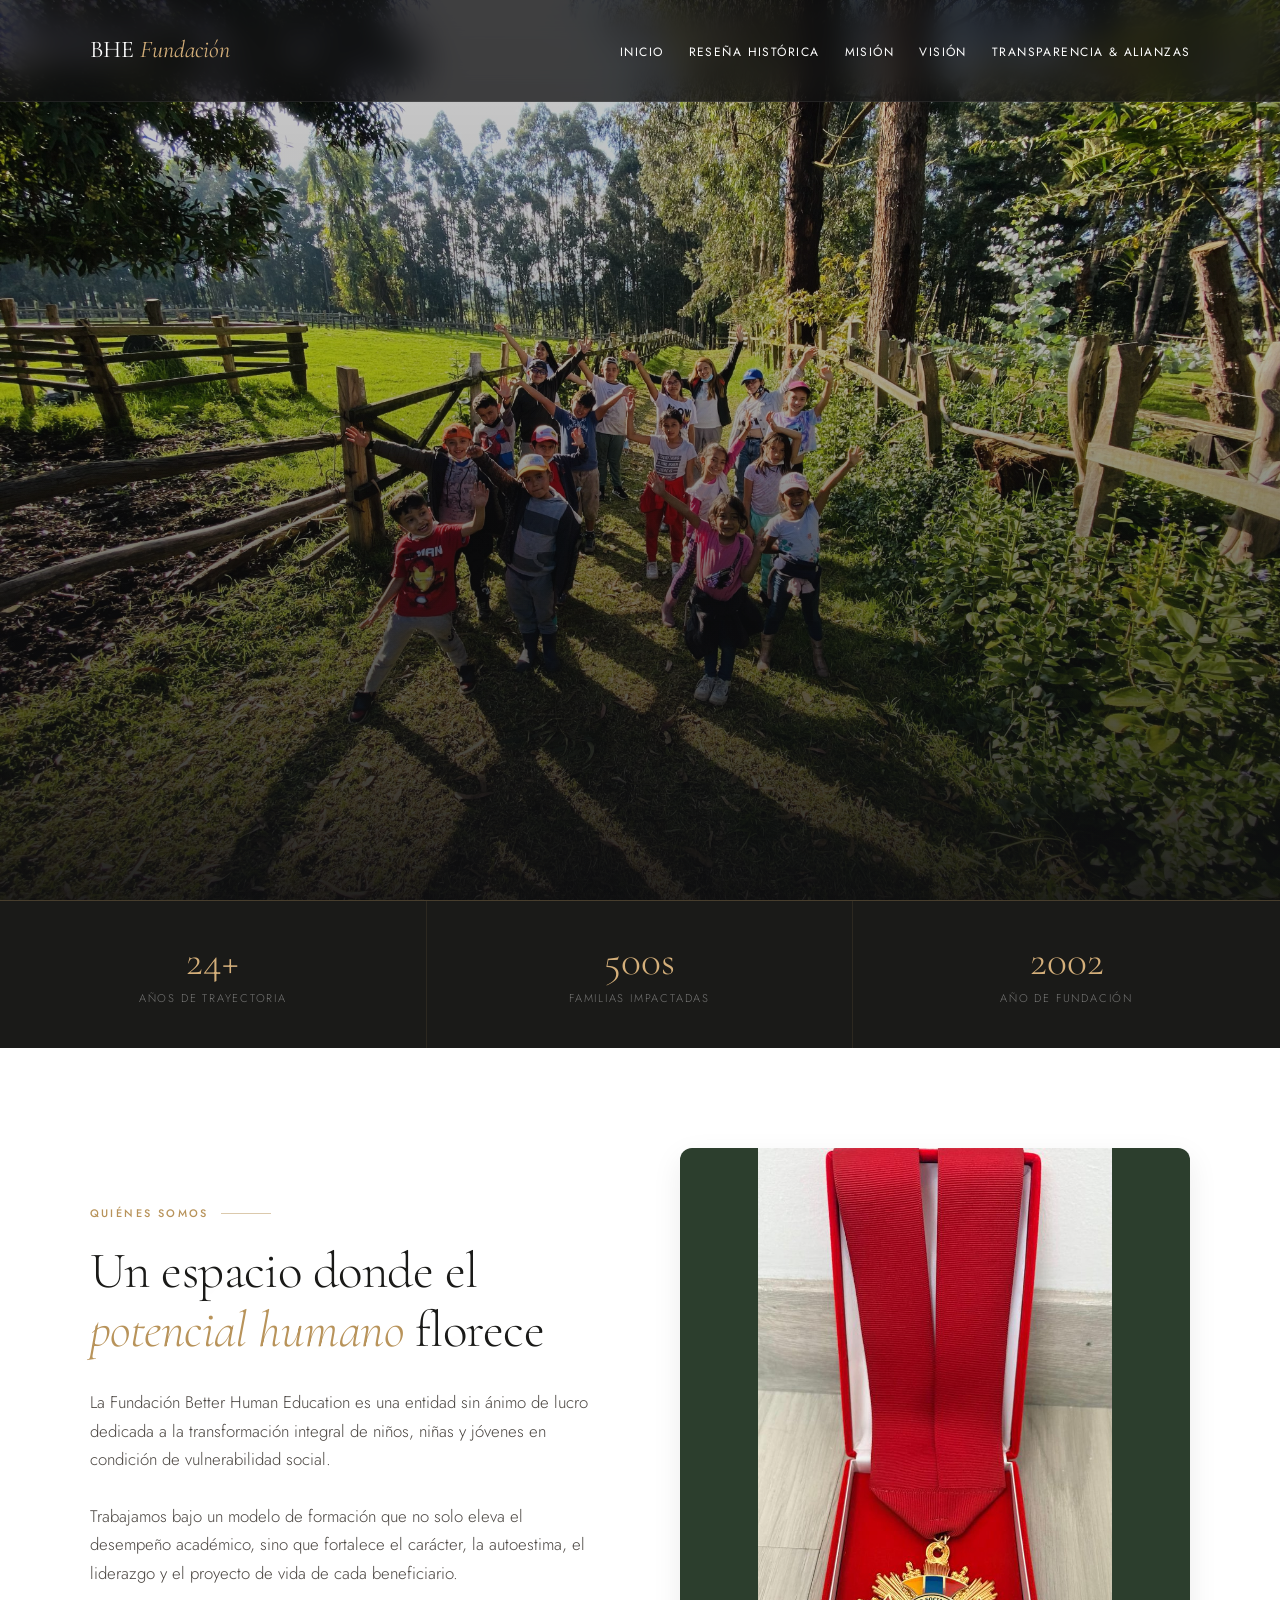
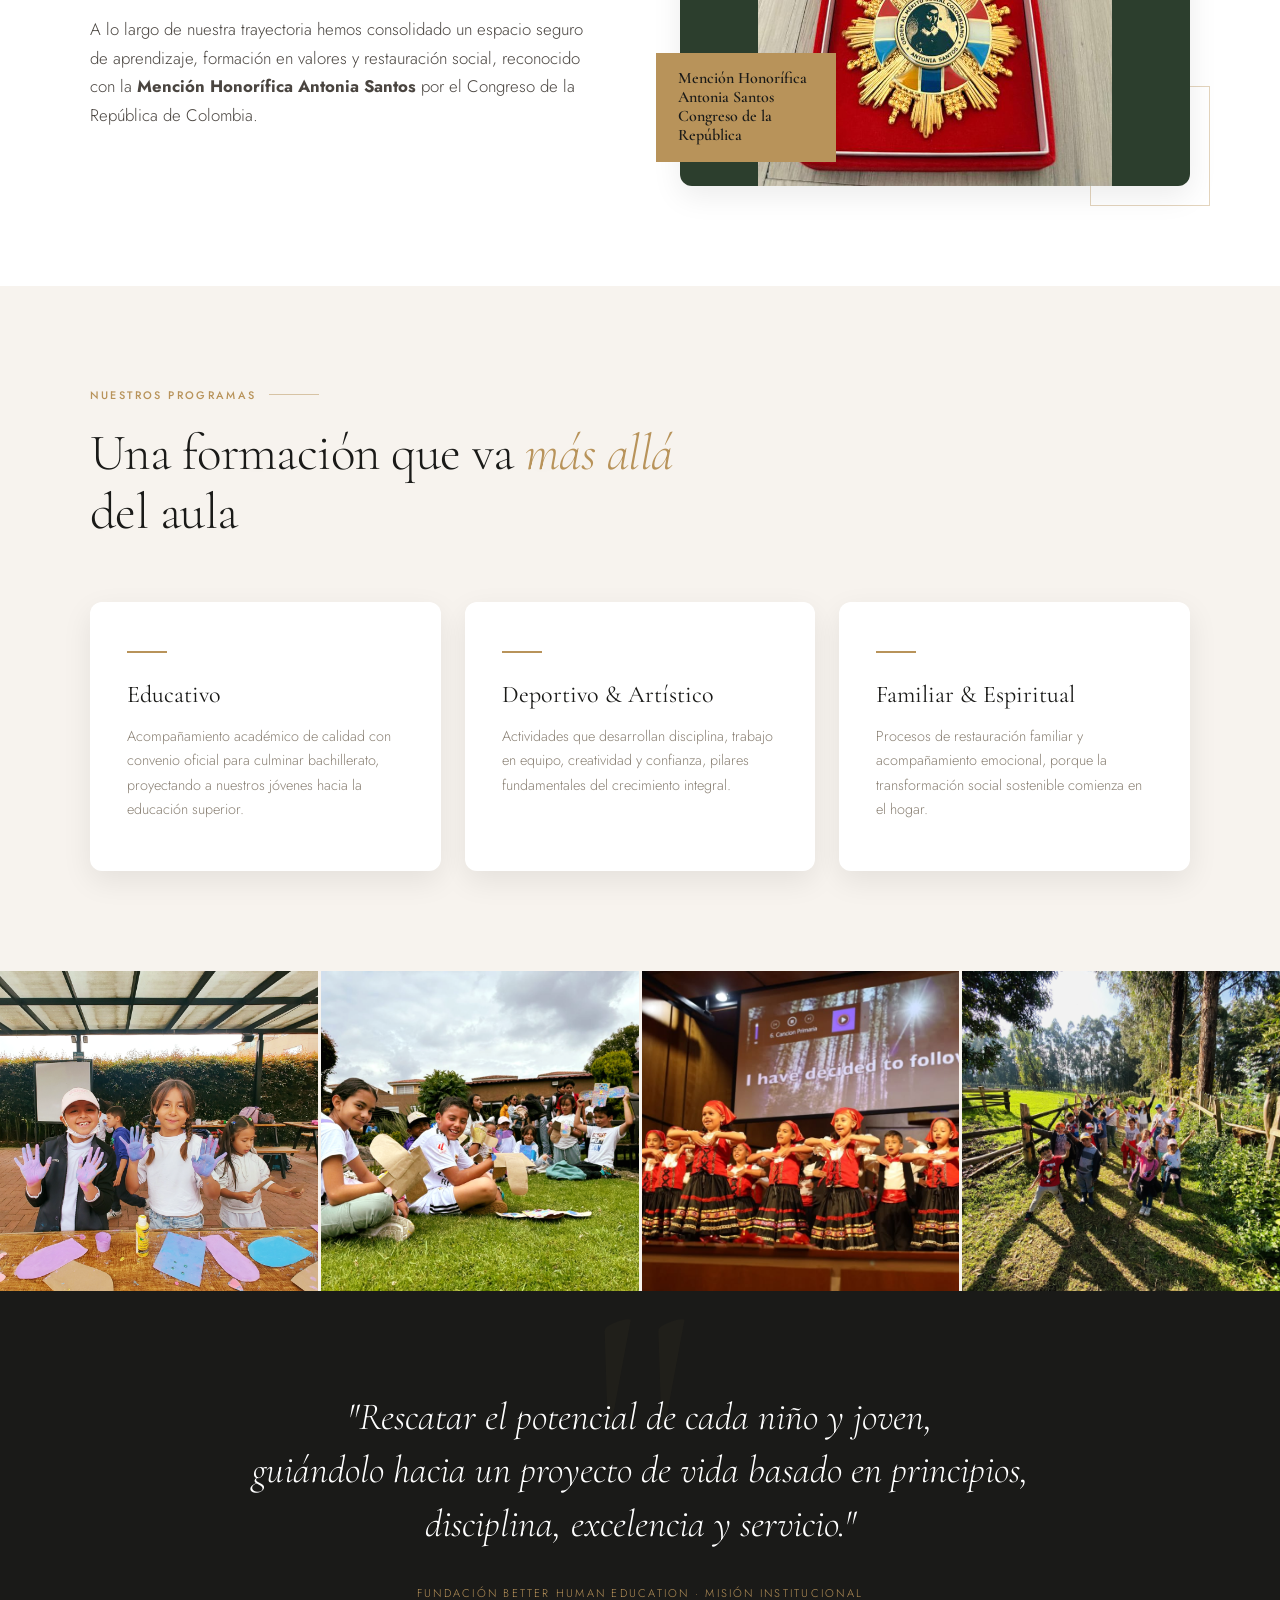
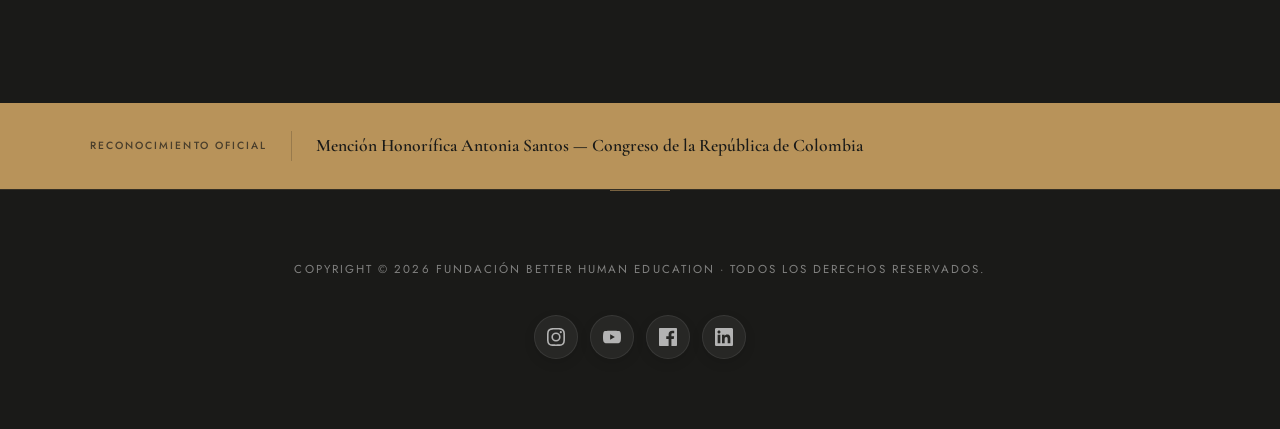
==== commit d594ae97: "Se da mejor estilo a la pagina se suben cambios" ====
--- a/index.html
+++ b/index.html
@@ -11,8 +11,14 @@
     rel="stylesheet">
   <link rel="stylesheet" href="css/style.css">
   <style>
-    .gallery-cell:hover img { transform: scale(1.05); }
-    .hero-cta:hover { background: #b8935a; color: #1a1a18; }
+    .gallery-cell:hover img {
+      transform: scale(1.05);
+    }
+
+    .hero-cta:hover {
+      background: #b8935a;
+      color: #1a1a18;
+    }
 
     /* Mobile refinements */
     @media (max-width: 768px) {
@@ -22,23 +28,28 @@
         padding: 16px 5vw 20px !important;
         border-radius: 0 !important;
       }
+
       .hero-title {
         font-size: clamp(1.5rem, 6vw, 2.2rem) !important;
         margin-bottom: 8px !important;
       }
+
       .hero-subtitle {
         font-size: 0.78rem !important;
         margin-bottom: 16px !important;
       }
+
       .hero-eyebrow {
         font-size: 0.55rem !important;
         margin-bottom: 8px !important;
         gap: 8px !important;
       }
+
       .hero-cta {
         padding: 8px 20px !important;
         font-size: 0.65rem !important;
       }
+
       .photo-badge {
         left: 0 !important;
         bottom: 0 !important;
@@ -49,6 +60,7 @@
         font-size: 0.78rem !important;
         padding: 10px 14px !important;
       }
+
       .photo-accent {
         display: none !important;
       }
@@ -71,17 +83,24 @@
   </header>
 
   <!-- ══ HERO ══ -->
-  <section class="hero" style="position:relative;height:100vh;min-height:620px;overflow:hidden;background:#1a1a18;">
-    <img src="img/1%20Inicio/11.jpg" alt="Better Human Education" style="width:100%;height:100%;object-fit:cover;display:block;">
-    <div class="hero-content" style="position:absolute;bottom:0;left:0;right:0;padding:32px 40px;z-index:2;color:white;background:rgba(0,0,0,0.45);border-radius:4px;max-width:800px;margin:0 auto 5vh;">
-      <div class="hero-eyebrow" style="display:inline-flex;align-items:center;gap:14px;color:#d4af7a;font-family:'Jost',sans-serif;font-size:0.72rem;font-weight:500;letter-spacing:0.22em;text-transform:uppercase;margin-bottom:16px;">Bogotá, Colombia · Desde 2002</div>
-      <h1 class="hero-title" style="font-family:'Cormorant Garamond',Georgia,serif;font-size:clamp(2.2rem,6vw,5.5rem);font-weight:300;line-height:1.08;letter-spacing:-0.01em;max-width:760px;margin-bottom:16px;">
-        Transformando vidas a través de la <em style="font-style:italic;color:#d4af7a;">educación integral</em>
+  <section class="hero" style="position:relative;height:100vh;min-height:620px;overflow:hidden;background:#0f0f11;">
+    <img src="img/1%20Inicio/11.jpg" alt="Better Human Education"
+      style="width:100%;height:100%;object-fit:cover;display:block;">
+    <!-- Overlay gradient -->
+    <div style="position:absolute;inset:0;background:linear-gradient(to top, rgba(15,15,17,0.92) 0%, rgba(15,15,17,0.3) 60%, rgba(15,15,17,0.15) 100%);z-index:1;"></div>
+    <div class="hero-content"
+      style="position:absolute;bottom:0;left:0;right:0;padding:48px 7vw 7vh;z-index:2;color:white;max-width:900px;">
+      <div class="hero-eyebrow"
+        style="display:inline-flex;align-items:center;gap:14px;color:#e8c792;font-family:'Jost',sans-serif;font-size:0.72rem;font-weight:500;letter-spacing:0.22em;text-transform:uppercase;margin-bottom:20px;">
+        Bogotá, Colombia · Desde 2002</div>
+      <h1 class="hero-title"
+        style="font-family:'Cormorant Garamond',Georgia,serif;font-size:clamp(2.4rem,6vw,5.8rem);font-weight:300;line-height:1.05;letter-spacing:-0.02em;max-width:760px;margin-bottom:20px;color:#ffffff;">
+        Transformando vidas a través de la <em style="font-style:italic;color:#e8c792;">educación integral</em>
       </h1>
-      <p class="hero-subtitle" style="font-size:1rem;color:rgba(255,255,255,0.65);max-width:480px;margin-bottom:24px;">
+      <p class="hero-subtitle" style="font-size:1.05rem;color:rgba(255,255,255,0.6);max-width:500px;margin-bottom:32px;line-height:1.7;">
         24 años acompañando a niños, niñas y jóvenes hacia un futuro con propósito, oportunidad y dignidad.
       </p>
-      <a href="#sobre-nosotros" class="hero-cta" style="display:inline-block;padding:12px 32px;border:1px solid #b8935a;color:#d4af7a;font-family:'Jost',sans-serif;font-size:0.75rem;font-weight:500;letter-spacing:0.18em;text-transform:uppercase;text-decoration:none;">Conocer la fundación</a>
+      <a href="#sobre-nosotros" class="hero-cta">Conocer la fundación</a>
     </div>
   </section>
 
@@ -92,7 +111,7 @@
       <span class="stat-label">Años de trayectoria</span>
     </div>
     <div class="stat">
-      <span class="stat-number">100s</span>
+      <span class="stat-number">500s</span>
       <span class="stat-label">Familias impactadas</span>
     </div>
     <div class="stat">
@@ -126,8 +145,11 @@
       <div class="photo-frame" style="width:100%;aspect-ratio:4/5;overflow:hidden;background:#2c3e2d;">
         <img src="img/1 Inicio/2.jpg" alt="" style="width:100%;height:100%;object-fit:contain;display:block;">
       </div>
-      <div class="photo-accent" style="position:absolute;bottom:-20px;right:-20px;width:120px;height:120px;border:1px solid #b8935a;opacity:0.4;z-index:-1;"></div>
-      <div class="photo-badge" style="position:absolute;bottom:24px;left:-24px;background:#b8935a;color:#1a1a18;padding:16px 22px;font-family:'Cormorant Garamond',Georgia,serif;font-size:1rem;font-weight:600;line-height:1.2;max-width:180px;">
+      <div class="photo-accent"
+        style="position:absolute;bottom:-20px;right:-20px;width:120px;height:120px;border:1px solid #b8935a;opacity:0.4;z-index:-1;">
+      </div>
+      <div class="photo-badge"
+        style="position:absolute;bottom:24px;left:-24px;background:#b8935a;color:#1a1a18;padding:16px 22px;font-family:'Cormorant Garamond',Georgia,serif;font-size:1rem;font-weight:600;line-height:1.2;max-width:180px;">
         Mención Honorífica<br>Antonia Santos<br>Congreso de la República
       </div>
     </div>
@@ -163,10 +185,14 @@
 
   <!-- ══ GALLERY STRIP ══ -->
   <div class="gallery-strip" style="display:grid;grid-template-columns:repeat(4,1fr);height:320px;gap:3px;">
-    <div class="gallery-cell" style="overflow:hidden;"><img src="img/1 Inicio/4..png" alt="" style="width:100%;height:100%;object-fit:cover;display:block;transition:transform 0.6s;"></div>
-    <div class="gallery-cell" style="overflow:hidden;"><img src="img/1 Inicio/5..png" alt="" style="width:100%;height:100%;object-fit:cover;display:block;transition:transform 0.6s;"></div>
-    <div class="gallery-cell" style="overflow:hidden;"><img src="img/1 Inicio/6.jpg" alt="" style="width:100%;height:100%;object-fit:cover;display:block;transition:transform 0.6s;"></div>
-    <div class="gallery-cell" style="overflow:hidden;"><img src="img/1%20Inicio/11.jpg" alt="" style="width:100%;height:100%;object-fit:cover;display:block;transition:transform 0.6s;"></div>
+    <div class="gallery-cell" style="overflow:hidden;"><img src="img/1 Inicio/4..png" alt=""
+        style="width:100%;height:100%;object-fit:cover;display:block;transition:transform 0.6s;"></div>
+    <div class="gallery-cell" style="overflow:hidden;"><img src="img/1 Inicio/5..png" alt=""
+        style="width:100%;height:100%;object-fit:cover;display:block;transition:transform 0.6s;"></div>
+    <div class="gallery-cell" style="overflow:hidden;"><img src="img/1 Inicio/6.jpg" alt=""
+        style="width:100%;height:100%;object-fit:cover;display:block;transition:transform 0.6s;"></div>
+    <div class="gallery-cell" style="overflow:hidden;"><img src="img/1%20Inicio/11.jpg" alt=""
+        style="width:100%;height:100%;object-fit:cover;display:block;transition:transform 0.6s;"></div>
   </div>
 
   <!-- ══ QUOTE ══ -->
@@ -222,7 +248,9 @@
 
   <!-- ══ SCROLL TO TOP ══ -->
   <button id="scrollToTop" class="scroll-to-top" aria-label="Volver arriba">
-    <svg viewBox="0 0 24 24"><path d="M12 4l-8 8h6v8h4v-8h6z"/></svg>
+    <svg viewBox="0 0 24 24">
+      <path d="M12 4l-8 8h6v8h4v-8h6z" />
+    </svg>
   </button>
 
   <script src="js/main.js"></script>
--- a/css/style.css
+++ b/css/style.css
@@ -11,15 +11,22 @@
 }
 
 :root {
-  --ink: #1a1a18;
-  --gold: #b8935a;
-  --gold-lt: #d4af7a;
-  --cream: #f7f3ee;
+  --ink: #0f0f11;
+  --gold: #cfa86e;
+  --gold-lt: #e8c792;
+  --cream: #f9f6f2;
   --stone: #e8e2d9;
   --muted: #8a8074;
   --white: #ffffff;
   --serif: 'Cormorant Garamond', Georgia, serif;
   --sans: 'Jost', sans-serif;
+  --glass-bg: rgba(15, 15, 17, 0.75);
+  --glass-border: rgba(255, 255, 255, 0.08);
+  --shadow-soft: 0 10px 30px rgba(0, 0, 0, 0.08);
+  --shadow-hover: 0 15px 40px rgba(207, 168, 110, 0.15);
+  --radius-sm: 8px;
+  --radius-md: 12px;
+  --transition: all 0.4s cubic-bezier(0.16, 1, 0.3, 1);
 }
 
 html {
@@ -46,8 +53,10 @@
   justify-content: space-between;
   align-items: center;
   z-index: 100;
-  background: rgba(26, 26, 24, 0.6);
-  backdrop-filter: blur(8px);
+  background: var(--glass-bg);
+  backdrop-filter: blur(16px);
+  -webkit-backdrop-filter: blur(16px);
+  border-bottom: 1px solid var(--glass-border);
 }
 
 .site-logo {
@@ -74,14 +83,31 @@
   text-decoration: none;
   font-family: var(--sans);
   font-size: 0.75rem;
-  font-weight: 400;
-  letter-spacing: 0.12em;
+  font-weight: 500;
+  letter-spacing: 0.15em;
   text-transform: uppercase;
-  transition: color 0.3s;
+  transition: var(--transition);
+  padding: 8px 0;
+  position: relative;
+}
+
+.site-nav a::after {
+  content: '';
+  position: absolute;
+  bottom: 0;
+  left: 0;
+  width: 0%;
+  height: 1px;
+  background: var(--gold-lt);
+  transition: var(--transition);
 }
 
 .site-nav a:hover {
   color: var(--gold-lt);
+}
+
+.site-nav a:hover::after {
+  width: 100%;
 }
 
 @media (max-width: 900px) {
@@ -195,14 +221,32 @@
   letter-spacing: 0.18em;
   text-transform: uppercase;
   text-decoration: none;
-  transition: background 0.3s, color 0.3s;
+  border-radius: var(--radius-sm);
+  transition: var(--transition);
   opacity: 0;
   animation: fadeUp 0.9s 0.8s ease forwards;
+  position: relative;
+  overflow: hidden;
+}
+
+.hero-cta::before {
+  content: '';
+  position: absolute;
+  inset: 0;
+  background: var(--gold);
+  transform: scaleX(0);
+  transform-origin: left;
+  transition: transform 0.4s cubic-bezier(0.16, 1, 0.3, 1);
+  z-index: -1;
 }
 
 .hero-cta:hover {
-  background: var(--gold);
   color: var(--ink);
+  box-shadow: 0 0 20px rgba(207, 168, 110, 0.4);
+}
+
+.hero-cta:hover::before {
+  transform: scaleX(1);
 }
 
 /* ── STATS BAR ── */
@@ -210,15 +254,22 @@
   background: var(--ink);
   display: grid;
   grid-template-columns: repeat(3, 1fr);
-  border-top: 1px solid rgba(184, 147, 90, 0.3);
+  border-top: 1px solid rgba(207, 168, 110, 0.25);
+  position: relative;
 }
 
 .stat {
-  padding: 36px 40px;
-  border-right: 1px solid rgba(184, 147, 90, 0.15);
+  padding: 40px 40px;
+  border-right: 1px solid rgba(207, 168, 110, 0.1);
   text-align: center;
   opacity: 0;
   animation: fadeUp 0.8s ease forwards;
+  transition: var(--transition);
+  cursor: default;
+}
+
+.stat:hover {
+  background: rgba(207, 168, 110, 0.04);
 }
 
 .stat:nth-child(1) {
@@ -320,6 +371,8 @@
   background: linear-gradient(135deg, #2c3e2d 0%, #1a2a1c 100%);
   position: relative;
   overflow: hidden;
+  border-radius: var(--radius-md);
+  box-shadow: var(--shadow-soft);
 }
 
 .photo-frame img {
@@ -366,19 +419,24 @@
 .programs-grid {
   display: grid;
   grid-template-columns: repeat(3, 1fr);
-  gap: 2px;
+  gap: 24px;
   margin-top: 60px;
-  background: var(--stone);
+  background: transparent;
 }
 
 .program-card {
   background: var(--white);
   padding: 48px 36px;
-  transition: transform 0.3s;
+  border-radius: var(--radius-md);
+  border: 1px solid rgba(0,0,0,0.04);
+  box-shadow: var(--shadow-soft);
+  transition: var(--transition);
 }
 
 .program-card:hover {
-  transform: translateY(-4px);
+  transform: translateY(-8px);
+  box-shadow: var(--shadow-hover);
+  border-color: rgba(207, 168, 110, 0.4);
 }
 
 .program-icon {
@@ -1233,6 +1291,7 @@
     transform: translateY(0);
   }
 }
+
 /* ── RESPONSIVE ── */
 @media (max-width: 768px) {
   .intro-section {
@@ -1366,7 +1425,7 @@
   background: linear-gradient(120deg, #1a1a18 0%, #0d1a0e 60%, #1a2c1e 100%);
   background-image: url('../img/Transparencia%20y%20Alianzas/1.jpg');
   background-size: cover;
-  background-position: center;
+  background-position: center 30%;
 }
 
 .transparencia-hero-bg::after {
@@ -1386,7 +1445,7 @@
 }
 
 /* Reseña: hero content with dark backdrop */
-.page-hero-bg ~ .page-hero-content {
+.page-hero-bg~.page-hero-content {
   padding: 40px 50px;
   background: rgba(0, 0, 0, 0.45);
   border-radius: 4px;
@@ -1394,14 +1453,16 @@
 }
 
 @media (max-width: 768px) {
-  .page-hero-bg ~ .page-hero-content {
+  .page-hero-bg~.page-hero-content {
     padding: 16px 5vw !important;
     border-radius: 0;
     max-width: 100% !important;
   }
 
   .transparencia-hero-bg {
-    background-position: 35% center !important;
+    background-size: auto 140% !important;
+    background-position: center top !important;
+    background-repeat: no-repeat !important;
   }
 
   .transparencia-hero-bg::after {
@@ -1710,19 +1771,24 @@
 .alliances-grid {
   display: grid;
   grid-template-columns: repeat(3, 1fr);
-  gap: 2px;
-  background: var(--stone);
+  gap: 24px;
+  background: transparent;
 }
 
 .alliance-card {
   background: var(--white);
   padding: 44px 36px;
   position: relative;
-  transition: transform 0.3s;
+  border-radius: var(--radius-md);
+  border: 1px solid rgba(0,0,0,0.04);
+  box-shadow: var(--shadow-soft);
+  transition: var(--transition);
 }
 
 .alliance-card:hover {
-  transform: translateY(-3px);
+  transform: translateY(-8px);
+  box-shadow: var(--shadow-hover);
+  border-color: rgba(207, 168, 110, 0.4);
 }
 
 .alliance-card::before {
@@ -2192,8 +2258,8 @@
 .population-grid {
   display: grid;
   grid-template-columns: repeat(3, 1fr);
-  gap: 2px;
-  background: var(--stone);
+  gap: 24px;
+  background: transparent;
   margin-top: 0;
 }
 
@@ -2202,11 +2268,16 @@
   padding: 44px 36px;
   position: relative;
   overflow: hidden;
-  transition: transform 0.3s;
+  border-radius: var(--radius-md);
+  border: 1px solid rgba(0,0,0,0.04);
+  box-shadow: var(--shadow-soft);
+  transition: var(--transition);
 }
 
 .pop-card:hover {
-  transform: translateY(-4px);
+  transform: translateY(-8px);
+  box-shadow: var(--shadow-hover);
+  border-color: rgba(207, 168, 110, 0.4);
 }
 
 .pop-card::before {
@@ -2216,10 +2287,10 @@
   left: 0;
   width: 100%;
   height: 3px;
-  background: var(--gold);
+  background: linear-gradient(90deg, var(--gold), var(--gold-lt));
   transform: scaleX(0);
   transform-origin: left;
-  transition: transform 0.4s;
+  transition: transform 0.4s cubic-bezier(0.16, 1, 0.3, 1);
 }
 
 .pop-card:hover::before {
@@ -2663,8 +2734,6 @@
   letter-spacing: 0.24em;
   text-transform: uppercase;
   margin-bottom: 32px;
-  opacity: 0;
-  animation: fadeUp 0.9s 0.2s ease forwards;
 }
 
 .hero-eyebrow::before {
@@ -2682,8 +2751,6 @@
   line-height: 1.12;
   letter-spacing: -0.01em;
   max-width: 820px;
-  opacity: 0;
-  animation: fadeUp 0.9s 0.4s ease forwards;
 }
 
 .vision-statement em {
@@ -2700,8 +2767,6 @@
   height: 1px;
   background: var(--gold);
   margin: 48px 0;
-  opacity: 0;
-  animation: fadeUp 0.9s 0.6s ease forwards;
 }
 
 .hero-body {
@@ -2827,19 +2892,25 @@
 .profile-grid {
   display: grid;
   grid-template-columns: repeat(4, 1fr);
-  gap: 2px;
-  background: var(--stone);
+  gap: 24px;
+  background: transparent;
 }
 
 .profile-card {
   background: var(--white);
   padding: 44px 28px;
   text-align: center;
-  transition: background 0.3s;
+  border-radius: var(--radius-md);
+  border: 1px solid rgba(0,0,0,0.04);
+  box-shadow: var(--shadow-soft);
+  transition: var(--transition);
 }
 
 .profile-card:hover {
-  background: var(--cream);
+  transform: translateY(-8px);
+  box-shadow: var(--shadow-hover);
+  border-color: rgba(207, 168, 110, 0.4);
+  background: var(--white);
 }
 
 .profile-glyph {
@@ -3057,21 +3128,24 @@
 .promise-grid {
   display: grid;
   grid-template-columns: repeat(3, 1fr);
-  gap: 2px;
-  background: var(--stone);
+  gap: 24px;
+  background: transparent;
   margin-top: 60px;
 }
 
 .promise-card {
   background: var(--white);
   padding: 48px 36px;
-  border-bottom: 3px solid transparent;
-  transition: border-color 0.3s, transform 0.3s;
+  border-radius: var(--radius-md);
+  border: 1px solid rgba(0,0,0,0.04);
+  box-shadow: var(--shadow-soft);
+  transition: var(--transition);
 }
 
 .promise-card:hover {
-  border-color: var(--gold);
-  transform: translateY(-3px);
+  transform: translateY(-8px);
+  box-shadow: var(--shadow-hover);
+  border-color: rgba(207, 168, 110, 0.4);
 }
 
 .promise-tag {
@@ -3128,64 +3202,80 @@
 /* ── FOOTER ── */
 .site-footer {
   background: var(--ink);
-  padding: 60px 7vw;
+  padding: 70px 7vw;
   text-align: center;
   display: flex;
   flex-direction: column;
   align-items: center;
-  gap: 32px;
-  border-top: 1px solid rgba(255, 255, 255, 0.05);
+  gap: 36px;
+  border-top: 1px solid rgba(207, 168, 110, 0.15);
+  position: relative;
+}
+
+.site-footer::before {
+  content: '';
+  position: absolute;
+  top: 0;
+  left: 50%;
+  transform: translateX(-50%);
+  width: 60px;
+  height: 1px;
+  background: var(--gold);
+  opacity: 0.6;
 }
 
 .footer-copy {
-  font-size: 0.75rem;
-  font-weight: 500;
-  letter-spacing: 0.15em;
+  font-size: 0.72rem;
+  font-weight: 400;
+  letter-spacing: 0.18em;
   text-transform: uppercase;
-  color: var(--white);
+  color: rgba(255, 255, 255, 0.45);
 }
 
 .footer-socials {
   display: flex;
-  gap: 16px;
+  gap: 12px;
 }
 
 .social-icon {
   width: 44px;
   height: 44px;
   border-radius: 50%;
-  background: rgba(255, 255, 255, 0.15);
+  background: rgba(255, 255, 255, 0.06);
+  border: 1px solid rgba(255, 255, 255, 0.08);
   display: flex;
   align-items: center;
   justify-content: center;
-  color: var(--white);
+  color: rgba(255, 255, 255, 0.65);
   text-decoration: none;
-  transition: background 0.3s, transform 0.3s, color 0.3s;
+  transition: var(--transition);
 }
 
 .social-icon:hover {
   background: var(--gold);
+  border-color: var(--gold);
   color: var(--ink);
-  transform: translateY(-4px);
+  transform: translateY(-5px);
+  box-shadow: 0 8px 20px rgba(207, 168, 110, 0.35);
 }
 
 .social-icon svg {
-  width: 20px;
-  height: 20px;
+  width: 18px;
+  height: 18px;
   fill: currentColor;
 }
 
 /* ── SCROLL TO TOP ── */
 .scroll-to-top {
   position: fixed;
-  bottom: 30px;
-  right: 30px;
-  width: 50px;
-  height: 50px;
+  bottom: 32px;
+  right: 32px;
+  width: 48px;
+  height: 48px;
   border-radius: 50%;
-  background: var(--gold);
-  color: var(--ink);
-  border: none;
+  background: var(--glass-bg);
+  border: 1px solid var(--gold);
+  color: var(--gold-lt);
   cursor: pointer;
   display: flex;
   align-items: center;
@@ -3193,9 +3283,11 @@
   opacity: 0;
   visibility: hidden;
   transform: translateY(20px);
-  transition: opacity 0.4s ease, transform 0.4s ease, visibility 0.4s, background 0.3s;
+  transition: var(--transition);
   z-index: 999;
-  box-shadow: 0 4px 15px rgba(0, 0, 0, 0.15);
+  backdrop-filter: blur(12px);
+  -webkit-backdrop-filter: blur(12px);
+  box-shadow: 0 4px 20px rgba(0, 0, 0, 0.3);
 }
 
 .scroll-to-top.show {
@@ -3205,15 +3297,15 @@
 }
 
 .scroll-to-top:hover {
-  background: var(--white);
-  color: var(--gold);
-  transform: translateY(-3px);
-  box-shadow: 0 8px 25px rgba(184, 147, 90, 0.4);
+  background: var(--gold);
+  color: var(--ink);
+  transform: translateY(-5px);
+  box-shadow: 0 10px 30px rgba(207, 168, 110, 0.5);
 }
 
 .scroll-to-top svg {
-  width: 24px;
-  height: 24px;
+  width: 20px;
+  height: 20px;
   fill: currentColor;
 }
 
@@ -3229,6 +3321,29 @@
     transform: translateY(0);
   }
 }
+
+@keyframes fadeIn {
+  from { opacity: 0; }
+  to   { opacity: 1; }
+}
+
+/* ── SCROLL REVEAL ── */
+.ux-reveal {
+  opacity: 0;
+  transform: translateY(28px);
+  transition: opacity 0.7s cubic-bezier(0.16, 1, 0.3, 1),
+              transform 0.7s cubic-bezier(0.16, 1, 0.3, 1);
+}
+
+.ux-visible {
+  opacity: 1;
+  transform: translateY(0);
+}
+
+/* Stagger delays for child elements */
+.ux-reveal:nth-child(2) { transition-delay: 0.1s; }
+.ux-reveal:nth-child(3) { transition-delay: 0.2s; }
+.ux-reveal:nth-child(4) { transition-delay: 0.3s; }
 
 /* ── RESPONSIVE ── */
 @media (max-width: 768px) {
@@ -3750,4 +3865,4 @@
   .profile-desc {
     font-size: 0.7rem !important;
   }
-}
+}
